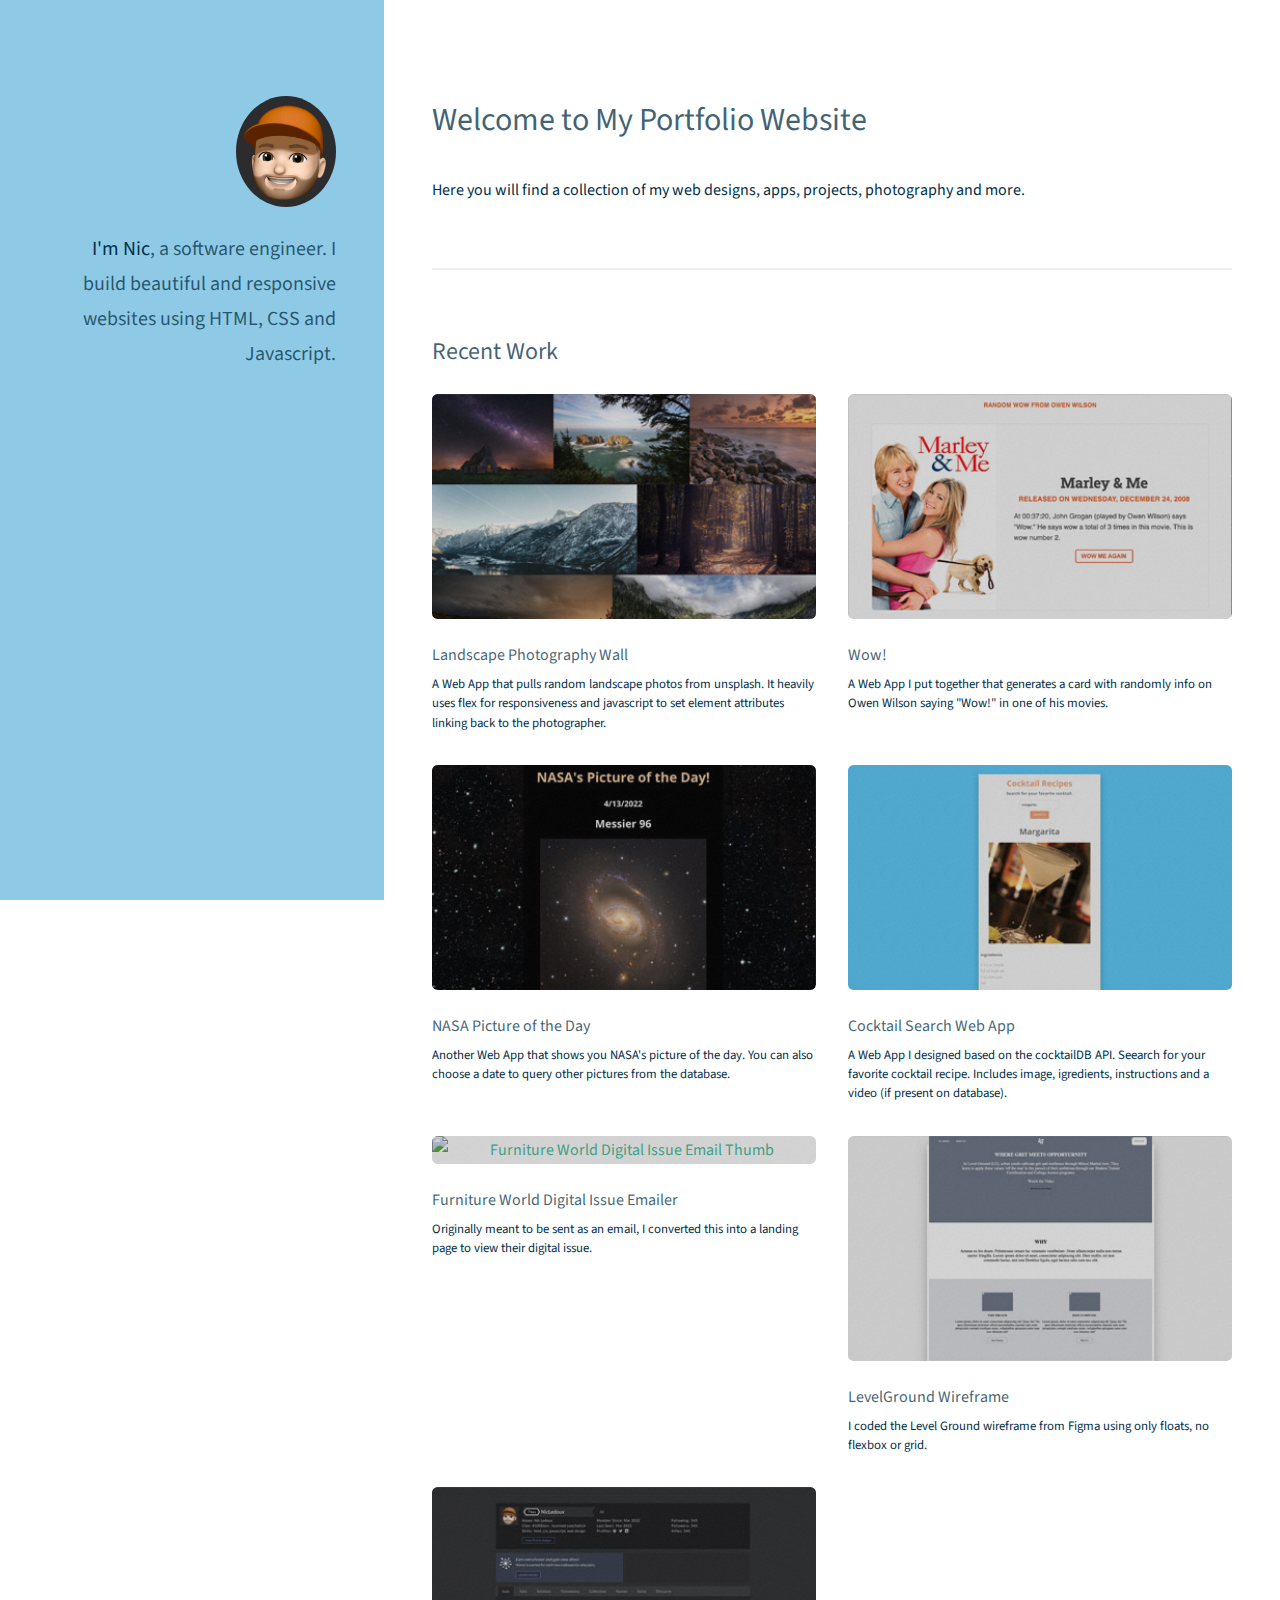
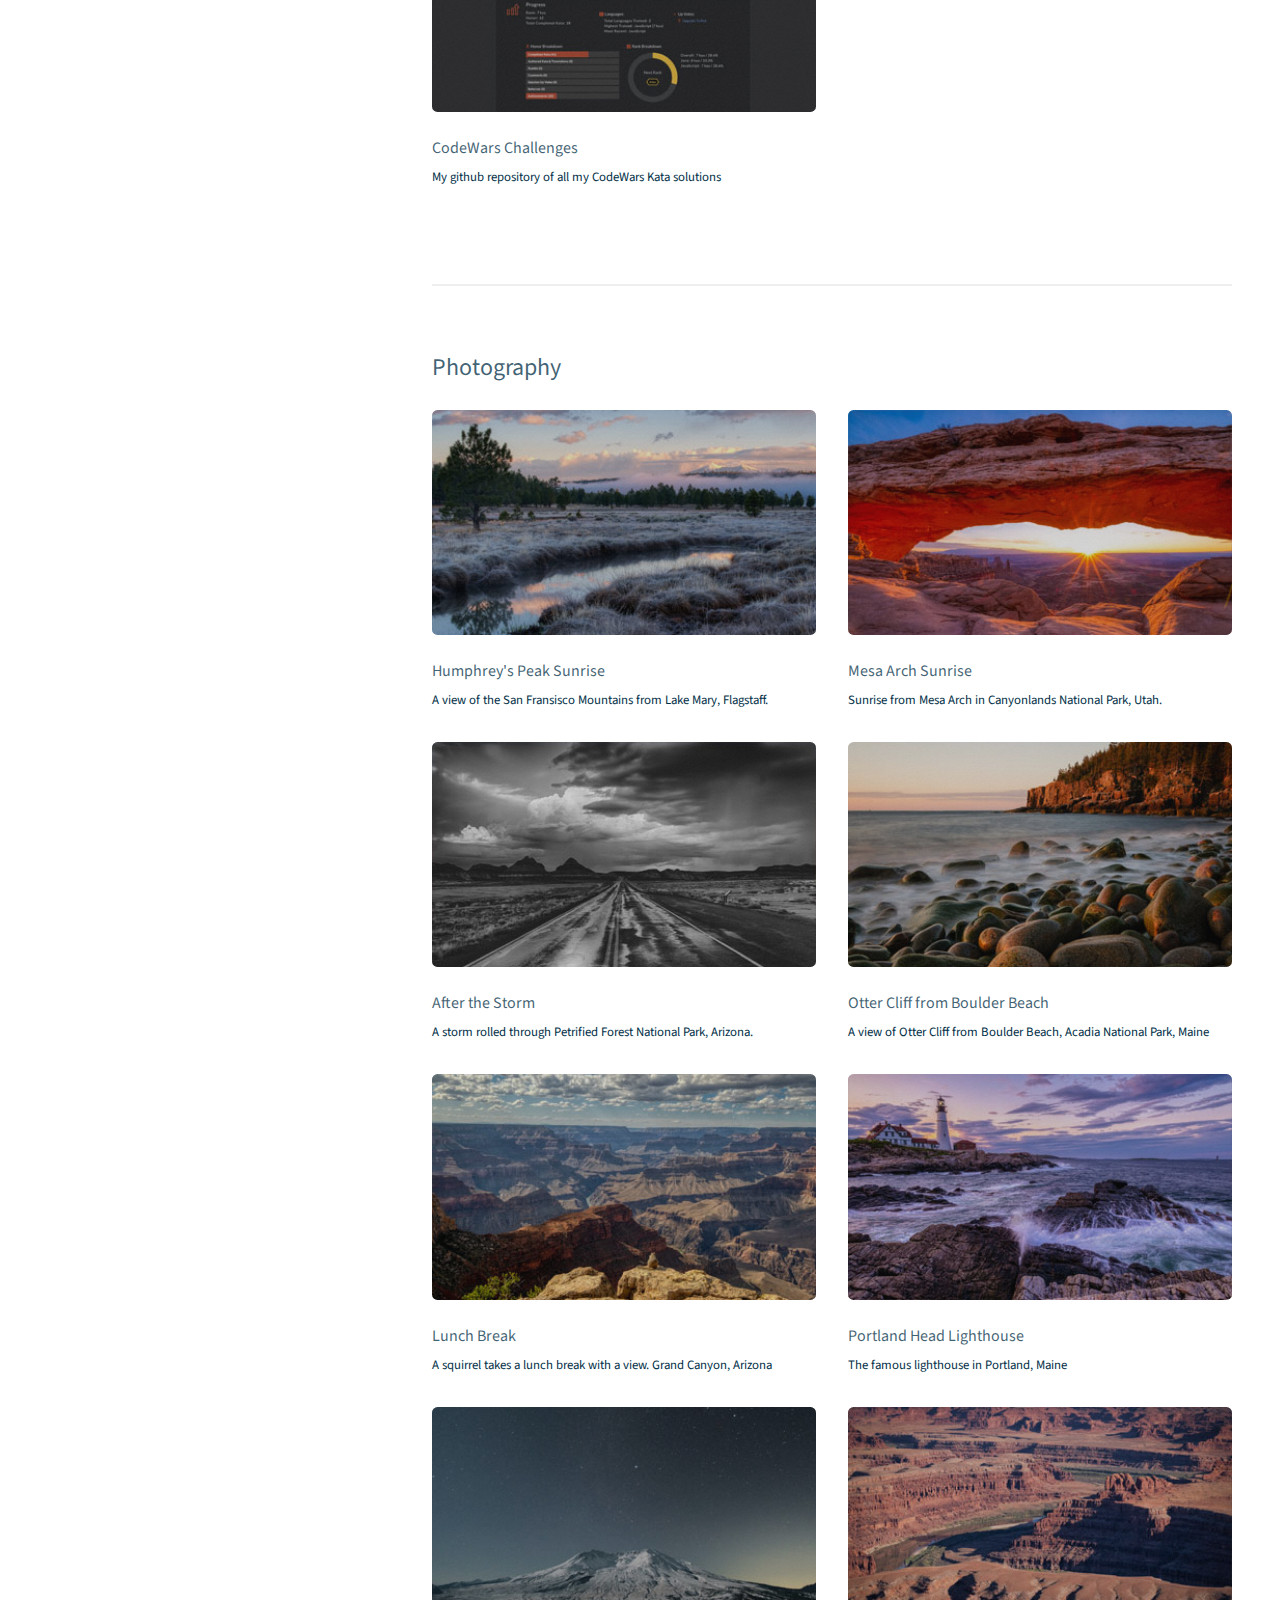
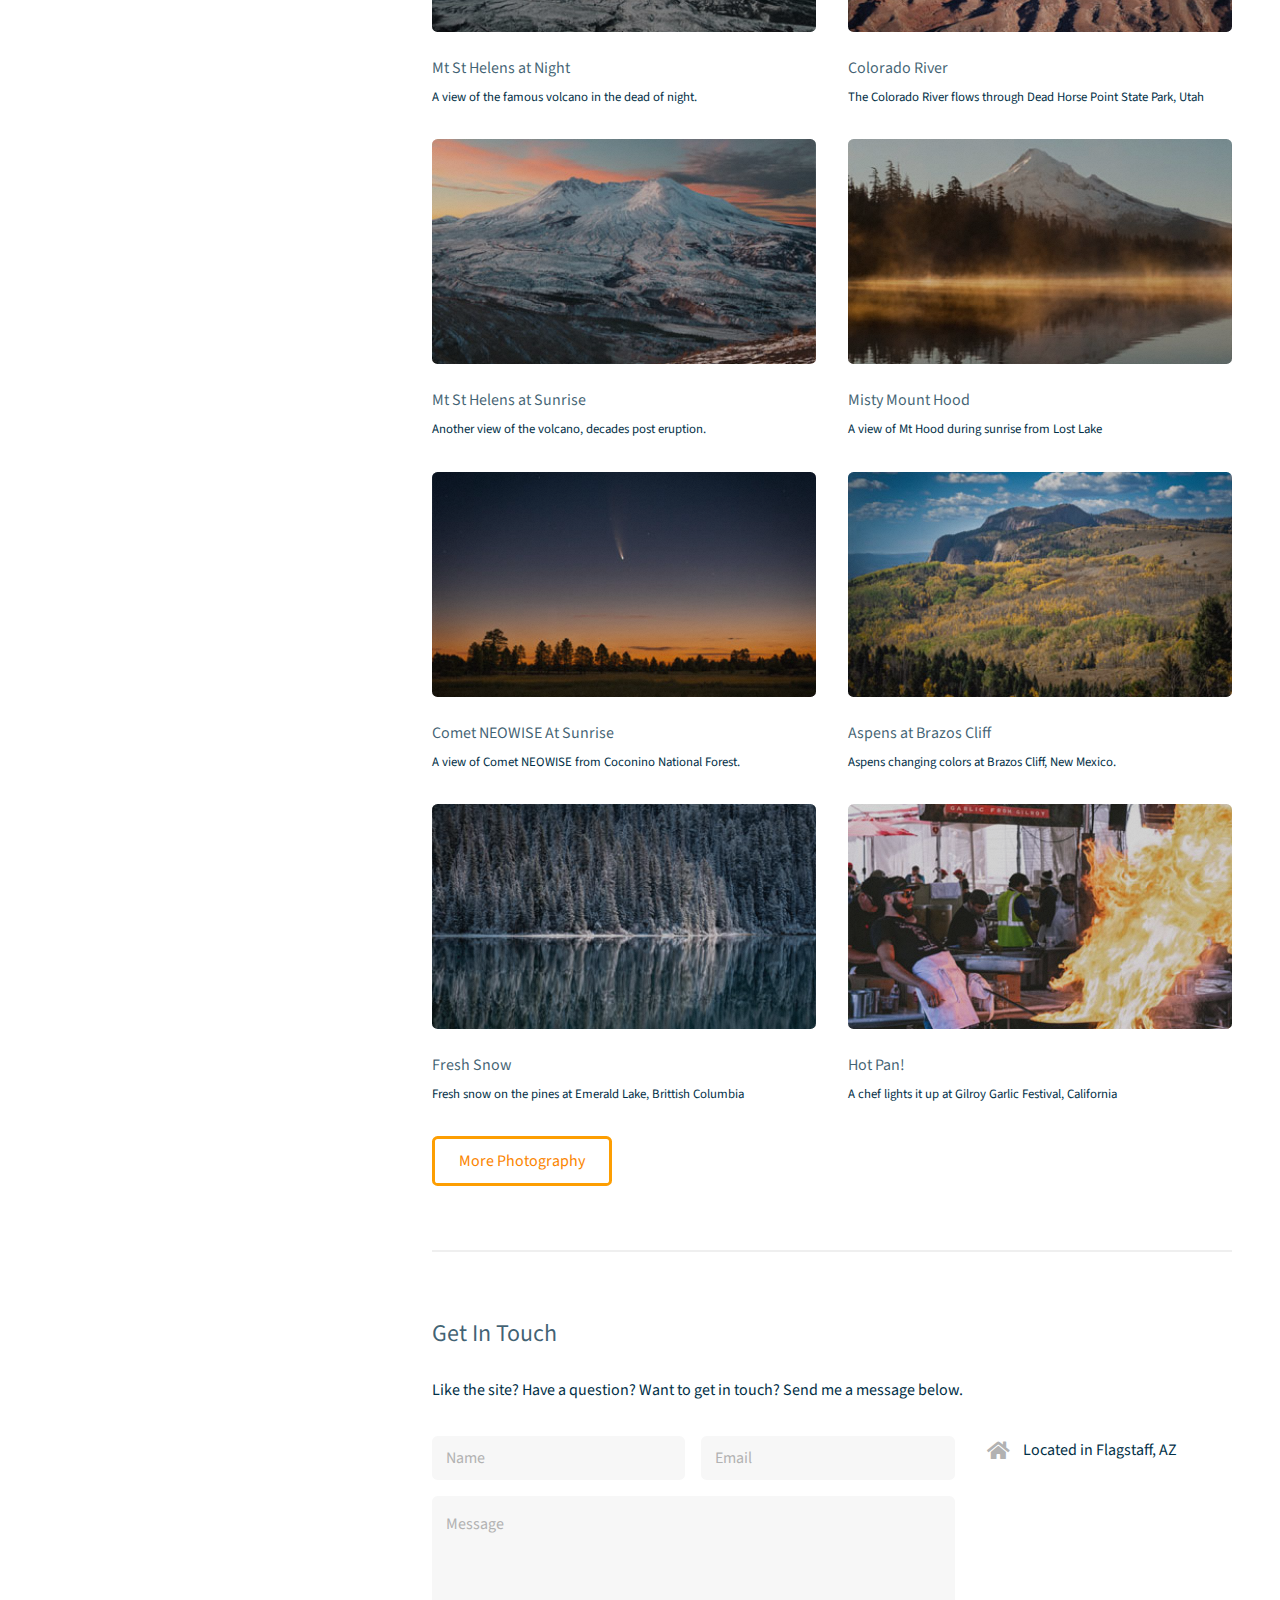
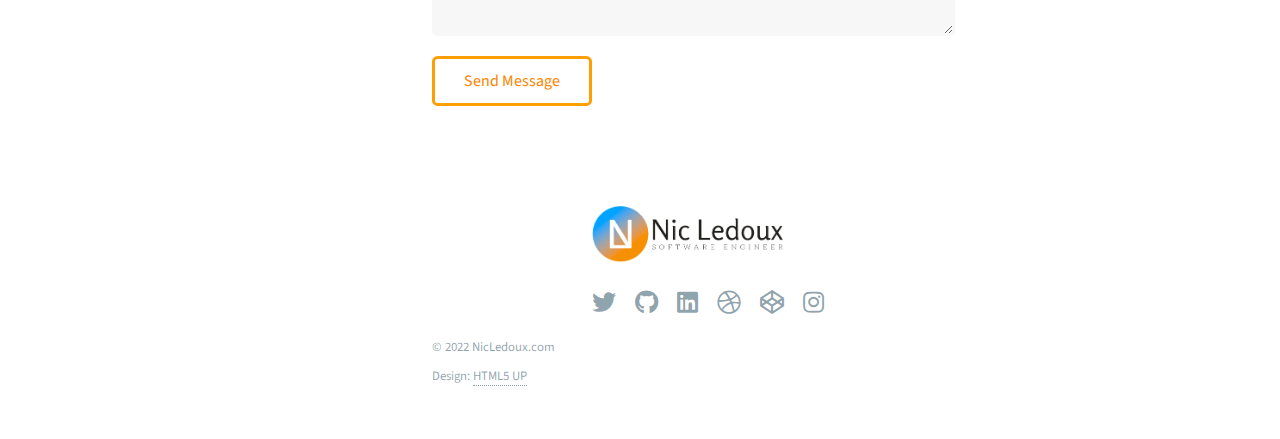
==== index.html @ ecc55fe2 "Added photography wall to projects" ====
<!DOCTYPE html>
<!--
	Strata by HTML5 UP
	html5up.net | @ajlkn
	Free for personal and commercial use under the CCA 3.0 license (html5up.net/license)
-->
<html>
  <head>
    <title>Nic Ledoux's Portfolio</title>
    <meta charset="utf-8" />
    <meta name="description" content="Nic Ledoux's Portfolio" />
    <meta
      name="keywords"
      content="Software Engineer, Full Stack Web Developer, Web, Developer, API, Photography, HTML, CSS, JavaScript"
    />
    <meta http-equiv="X-UA-Compatible" content="IE=edge" />
    <meta name="viewport" content="width=device-width, initial-scale=1.0" />
    <link rel="stylesheet" href="assets/css/main.css" />
    <script
      src="https://kit.fontawesome.com/f4a872b0d9.js"
      crossorigin="anonymous"
    ></script>
    <link
      rel="icon"
      type="image/png"
      sizes="16x16"
      href="images/favicon-16x16.png"
    />

    <link
      rel="icon"
      type="image/png"
      sizes="32x32"
      href="images/favicon-32x32.png"
    />

    <link
      rel="icon"
      type="image/png"
      sizes="48x48"
      href="images/favicon-48x48.png"
    />

    <link
      rel="apple-touch-icon"
      sizes="180x180"
      href="images/apple-touch-icon.png"
    />
  </head>
  <body class="is-preload">
    <!-- Header -->
    <header id="header">
      <div class="inner">
        <a href="index.html#messageMe" class="image avatar"
          ><img src="images/NicMemoji.jpg" alt=""
        /></a>
        <h1>
          <strong>I'm Nic</strong>, a software engineer.<br />
          I build beautiful and responsive websites using HTML, CSS and
          Javascript.
        </h1>
      </div>
    </header>

    <!-- Main -->
    <div id="main">
      <!-- One -->
      <section id="one">
        <header class="major">
          <h2>Welcome to My Portfolio Website<br /></h2>
        </header>
        <p>
          Here you will find a collection of my web designs, apps, projects,
          photography and more.
        </p>
      </section>

      <!-- Two -->
      <section id="two">
        <h2>Recent Work</h2>
        <div class="row">
          <article class="col-6 col-12-xsmall work-item">
            <a href="assets/portfolio/Photography/" class="image fit thumb"
              ><img
                src="images/thumbs/photography.jpg"
                alt="Landscape Photography WebApp Thumb"
            /></a>
            <h3>Landscape Photography Wall</h3>
            <p>
              A Web App that pulls random landscape photos from unsplash. It
              heavily uses flex for responsiveness and javascript to set element
              attributes linking back to the photographer.
            </p>
          </article>

          <article class="col-6 col-12-xsmall work-item">
            <a href="assets/portfolio/wow/index.html" class="image fit thumb"
              ><img src="images/thumbs/Wow_Thumb.jpg" alt="Wow Web App Thumb"
            /></a>
            <h3>Wow!</h3>
            <p>
              A Web App I put together that generates a card with randomly info
              on Owen Wilson saying "Wow!" in one of his movies.
            </p>
          </article>

          <article class="col-6 col-12-xsmall work-item">
            <a
              href="assets/portfolio/NASA_apod/index.html"
              class="image fit thumb"
              ><img
                src="images/thumbs/NASA_apod.jpg"
                alt="NASA Picture of the Day Web App Thumb"
            /></a>
            <h3>NASA Picture of the Day</h3>
            <p>
              Another Web App that shows you NASA's picture of the day. You can
              also choose a date to query other pictures from the database.
            </p>
          </article>

          <article class="col-6 col-12-xsmall work-item">
            <a
              href="assets/portfolio/CocktailSearchApp/index.html"
              class="image fit thumb"
              ><img
                src="images/thumbs/cocktailSearch.jpg"
                alt="Cocktail Search Web App Thumb"
            /></a>
            <h3>Cocktail Search Web App</h3>
            <p>
              A Web App I designed based on the cocktailDB API. Seearch for your
              favorite cocktail recipe. Includes image, igredients, instructions
              and a video (if present on database).
            </p>
          </article>

          <article class="col-6 col-12-xsmall work-item">
            <a
              href="assets/portfolio/FurnitureWorld/index.html"
              class="image fit thumb"
              ><img
                src="images/thumbs/furninfo.jpg"
                alt="Furniture World Digital Issue Email Thumb"
            /></a>
            <h3>Furniture World Digital Issue Emailer</h3>
            <p>
              Originally meant to be sent as an email, I converted this into a
              landing page to view their digital issue.
            </p>
          </article>

          <article class="col-6 col-12-xsmall work-item">
            <a
              href="assets/portfolio/LevelGround/index.html"
              class="image fit thumb"
              ><img src="images/thumbs/LevelGround.jpg" alt=""
            /></a>
            <h3>LevelGround Wireframe</h3>
            <p>
              I coded the Level Ground wireframe from Figma using only floats,
              no flexbox or grid.
            </p>
          </article>
          <article class="col-6 col-12-xsmall work-item">
            <a
              href="https://www.codewars.com/users/NicLedoux"
              class="image fit thumb"
              ><img src="images/thumbs/CodeWars.jpg" alt=""
            /></a>
            <h3>CodeWars Challenges</h3>
            <p>My github repository of all my CodeWars Kata solutions</p>
          </article>
        </div>
        <!-- <ul class="actions">
          <li><a href="#" class="button">Full Portfolio</a></li>
        </ul> -->
      </section>

      <section id="three">
        <h2>Photography</h2>
        <div class="row">
          <article class="col-6 col-12-xsmall work-item">
            <a href="images/fulls/1.jpg" class="image fit thumb"
              ><img src="images/PhotoThumbs/1.jpg" alt=""
            /></a>
            <h3>Humphrey's Peak Sunrise</h3>
            <p>
              A view of the San Fransisco Mountains from Lake Mary, Flagstaff.
            </p>
          </article>
          <article class="col-6 col-12-xsmall work-item">
            <a href="images/fulls/2.jpg" class="image fit thumb"
              ><img src="images/PhotoThumbs/2.jpg" alt=""
            /></a>
            <h3>Mesa Arch Sunrise</h3>
            <p>Sunrise from Mesa Arch in Canyonlands National Park, Utah.</p>
          </article>
          <article class="col-6 col-12-xsmall work-item">
            <a href="images/fulls/3.jpg" class="image fit thumb"
              ><img src="images/PhotoThumbs/3.jpg" alt=""
            /></a>
            <h3>After the Storm</h3>
            <p>
              A storm rolled through Petrified Forest National Park, Arizona.
            </p>
          </article>
          <article class="col-6 col-12-xsmall work-item">
            <a href="images/fulls/4.jpg" class="image fit thumb"
              ><img src="images/PhotoThumbs/4.jpg" alt=""
            /></a>
            <h3>Otter Cliff from Boulder Beach</h3>
            <p>
              A view of Otter Cliff from Boulder Beach, Acadia National Park,
              Maine
            </p>
          </article>
          <article class="col-6 col-12-xsmall work-item">
            <a href="images/fulls/5.jpg" class="image fit thumb"
              ><img src="images/PhotoThumbs/5.jpg" alt=""
            /></a>
            <h3>Lunch Break</h3>
            <p>
              A squirrel takes a lunch break with a view. Grand Canyon, Arizona
            </p>
          </article>
          <article class="col-6 col-12-xsmall work-item">
            <a href="images/fulls/6.jpg" class="image fit thumb"
              ><img src="images/PhotoThumbs/6.jpg" alt=""
            /></a>
            <h3>Portland Head Lighthouse</h3>
            <p>The famous lighthouse in Portland, Maine</p>
          </article>
          <article class="col-6 col-12-xsmall work-item">
            <a href="images/fulls/7.jpg" class="image fit thumb"
              ><img src="images/PhotoThumbs/7.jpg" alt=""
            /></a>
            <h3>Mt St Helens at Night</h3>
            <p>A view of the famous volcano in the dead of night.</p>
          </article>
          <article class="col-6 col-12-xsmall work-item">
            <a href="images/fulls/8.jpg" class="image fit thumb"
              ><img src="images/PhotoThumbs/8.jpg" alt=""
            /></a>
            <h3>Colorado River</h3>
            <p>
              The Colorado River flows through Dead Horse Point State Park, Utah
            </p>
          </article>
          <article class="col-6 col-12-xsmall work-item">
            <a href="images/fulls/9.jpg" class="image fit thumb"
              ><img src="images/PhotoThumbs/9.jpg" alt=""
            /></a>
            <h3>Mt St Helens at Sunrise</h3>
            <p>Another view of the volcano, decades post eruption.</p>
          </article>
          <article class="col-6 col-12-xsmall work-item">
            <a href="images/fulls/10.jpg" class="image fit thumb"
              ><img src="images/PhotoThumbs/10.jpg" alt=""
            /></a>
            <h3>Misty Mount Hood</h3>
            <p>A view of Mt Hood during sunrise from Lost Lake</p>
          </article>
          <article class="col-6 col-12-xsmall work-item">
            <a href="images/fulls/11.jpg" class="image fit thumb"
              ><img src="images/PhotoThumbs/11.jpg" alt=""
            /></a>
            <h3>Comet NEOWISE At Sunrise</h3>
            <p>A view of Comet NEOWISE from Coconino National Forest.</p>
          </article>
          <article class="col-6 col-12-xsmall work-item">
            <a href="images/fulls/12.jpg" class="image fit thumb"
              ><img src="images/PhotoThumbs/12.jpg" alt=""
            /></a>
            <h3>Aspens at Brazos Cliff</h3>
            <p>Aspens changing colors at Brazos Cliff, New Mexico.</p>
          </article>
          <article class="col-6 col-12-xsmall work-item">
            <a href="images/fulls/13.jpg" class="image fit thumb"
              ><img src="images/PhotoThumbs/13.jpg" alt=""
            /></a>
            <h3>Fresh Snow</h3>
            <p>Fresh snow on the pines at Emerald Lake, Brittish Columbia</p>
          </article>
          <article class="col-6 col-12-xsmall work-item">
            <a href="images/fulls/14.jpg" class="image fit thumb"
              ><img src="images/PhotoThumbs/14.jpg" alt=""
            /></a>
            <h3>Hot Pan!</h3>
            <p>A chef lights it up at Gilroy Garlic Festival, California</p>
          </article>
        </div>
        <ul class="actions">
          <li>
            <a href="https://www.instagram.com/nicledouxphotos/" class="button"
              >More Photography</a
            >
          </li>
        </ul>
      </section>

      <!-- Three -->
      <section class="three" id="messageMe">
        <h2>Get In Touch</h2>
        <p>
          Like the site? Have a question? Want to get in touch? Send me a
          message below.
        </p>
        <div class="row">
          <div class="col-8 col-12-small">
            <form
              method="post"
              name="message"
              data-netlify="true"
              netlify-honeypot="bot-field"
            >
              <div class="row gtr-uniform gtr-50">
                <div class="col-6 col-12-xsmall">
                  <input type="text" name="name" id="name" placeholder="Name" />
                </div>
                <div class="col-6 col-12-xsmall">
                  <input
                    type="email"
                    name="email"
                    id="email"
                    placeholder="Email"
                  />
                </div>
                <div class="col-12">
                  <textarea
                    name="message"
                    id="message"
                    placeholder="Message"
                    rows="4"
                  ></textarea>
                </div>

                <div class="col-12 hidden">
                  <textarea
                    name="bot-field"
                    id="botman"
                    placeholder="Shhh.... Don’t fill this out if you’re human."
                    rows="4"
                  ></textarea>
                </div>
              </div>
              <div class="col-12 submit">
                <ul class="actions">
                  <li><input type="submit" value="Send Message" /></li>
                </ul>
              </div>
            </form>
          </div>
          <div class="col-4 col-12-small">
            <ul class="labeled-icons">
              <li>
                <h3 class="icon solid fa-home">
                  <span class="label">Address</span>
                </h3>
                Located in Flagstaff, AZ
              </li>
              <!-- <li>
                <h3 class="icon solid fa-envelope">
                  <span class="label">Email</span>
                </h3>
                <a href="mailto:/.netlify/functions/mail/">Send me an email</a>
              </li> -->
            </ul>
          </div>
        </div>

        <!-- Footer -->
        <footer id="footer">
          <div class="inner">
            <div class="logo"></div>
            <ul class="icons">
              <li>
                <img
                  class="coverLogo"
                  src="images/logo/transparentCover_small.png"
                />
              </li>
            </ul>
            <ul class="icons">
              <li>
                <a
                  href="https://twitter.com/NicholasLedoux5"
                  class="icon brands fa-twitter"
                  ><span class="label">Twitter</span></a
                >
              </li>
              <li>
                <a
                  href="https://github.com/NicLedoux"
                  class="icon brands fa-github"
                  ><span class="label">Github</span></a
                >
              </li>
              <li>
                <a
                  href="https://www.linkedin.com/in/nicholas-ledoux-2352a625/"
                  class="icon brands fa-linkedin"
                  ><span class="label">Linked In</span></a
                >
              </li>
              <li>
                <a
                  href="https://dribbble.com/NicLedoux"
                  class="icon brands fa-dribbble"
                  ><span class="label">Dribbble</span></a
                >
              </li>
              <li>
                <a
                  href="https://codepen.io/NomNom1532"
                  class="icon brands fa-codepen"
                  ><span class="label">Dribbble</span></a
                >
              </li>
              <li>
                <a
                  href="https://www.instagram.com/nicledouxphotos/"
                  class="icon brands fa-instagram"
                  ><span class="label">Instagram</span></a
                >
              </li>
            </ul>
            <ul class="copyright">
              <li>&copy; 2022 NicLedoux.com</li>
              <li>Design: <a href="http://html5up.net">HTML5 UP</a></li>
            </ul>
          </div>
        </footer>

        <!-- Scripts -->
        <script src="assets/js/jquery.min.js"></script>
        <script src="assets/js/jquery.poptrox.min.js"></script>
        <script src="assets/js/browser.min.js"></script>
        <script src="assets/js/breakpoints.min.js"></script>
        <script src="assets/js/util.js"></script>
        <script src="assets/js/main.js"></script>
      </section>
    </div>
  </body>
</html>
---- assets/css/main.css ----
@import url("fontawesome-all.min.css");
@import url("https://fonts.googleapis.com/css?family=Source+Sans+Pro:400,400italic");

/*
	Strata by HTML5 UP
	html5up.net | @ajlkn
	Free for personal and commercial use under the CCA 3.0 license (html5up.net/license)
*/

html,
body,
div,
span,
applet,
object,
iframe,
h1,
h2,
h3,
h4,
h5,
h6,
p,
blockquote,
pre,
a,
abbr,
acronym,
address,
big,
cite,
code,
del,
dfn,
em,
img,
ins,
kbd,
q,
s,
samp,
small,
strike,
strong,
sub,
sup,
tt,
var,
b,
u,
i,
center,
dl,
dt,
dd,
ol,
ul,
li,
fieldset,
form,
label,
legend,
table,
caption,
tbody,
tfoot,
thead,
tr,
th,
td,
article,
aside,
canvas,
details,
embed,
figure,
figcaption,
footer,
header,
hgroup,
menu,
nav,
output,
ruby,
section,
summary,
time,
mark,
audio,
video {
  margin: 0;
  padding: 0;
  border: 0;
  font-size: 100%;
  font: inherit;
  vertical-align: baseline;
}

article,
aside,
details,
figcaption,
figure,
footer,
header,
hgroup,
menu,
nav,
section {
  display: block;
}

body {
  line-height: 1;
}

ol,
ul {
  list-style: none;
}

blockquote,
q {
  quotes: none;
}

blockquote:before,
blockquote:after,
q:before,
q:after {
  content: "";
  content: none;
}

table {
  border-collapse: collapse;
  border-spacing: 0;
}

body {
  -webkit-text-size-adjust: none;
}

mark {
  background-color: transparent;
  color: inherit;
}

input::-moz-focus-inner {
  border: 0;
  padding: 0;
}

input,
select,
textarea {
  -moz-appearance: none;
  -webkit-appearance: none;
  -ms-appearance: none;
  appearance: none;
}

/* Basic */

html {
  box-sizing: border-box;
}

*,
*:before,
*:after {
  box-sizing: inherit;
}

body {
  background: #fff;
}

body.is-preload *,
body.is-preload *:before,
body.is-preload *:after {
  -moz-animation: none !important;
  -webkit-animation: none !important;
  -ms-animation: none !important;
  animation: none !important;
  -moz-transition: none !important;
  -webkit-transition: none !important;
  -ms-transition: none !important;
  transition: none !important;
}

body,
input,
select,
textarea {
  color: #023047;
  font-family: "Source Sans Pro", Helvetica, sans-serif;
  font-size: 16pt;
  font-weight: 400;
  line-height: 1.75em;
}

a {
  -moz-transition: color 0.2s ease-in-out, border-color 0.2s ease-in-out;
  -webkit-transition: color 0.2s ease-in-out, border-color 0.2s ease-in-out;
  -ms-transition: color 0.2s ease-in-out, border-color 0.2s ease-in-out;
  transition: color 0.2s ease-in-out, border-color 0.2s ease-in-out;
  border-bottom: dotted 1px;
  color: #49bf9d;
  text-decoration: none;
}

a:hover {
  border-bottom-color: transparent;
  color: #fb8500 !important;
  text-decoration: none;
}

strong,
b {
  color: #787878;
  font-weight: 400;
}

em,
i {
  font-style: italic;
}

p {
  margin: 0 0 2em 0;
}

h1,
h2,
h3,
h4,
h5,
h6 {
  color: rgba(2, 48, 71, 0.75);
  font-weight: 400;
  line-height: 1em;
  margin: 0 0 1em 0;
}

h1 a,
h2 a,
h3 a,
h4 a,
h5 a,
h6 a {
  color: inherit;
  text-decoration: none;
}

h1 {
  font-size: 2em;
  line-height: 1.5em;
}

h2 {
  font-size: 1.5em;
  line-height: 1.5em;
}

h3 {
  font-size: 1.25em;
  line-height: 1.5em;
}

h4 {
  font-size: 1.1em;
  line-height: 1.5em;
}

h5 {
  font-size: 0.9em;
  line-height: 1.5em;
}

h6 {
  font-size: 0.7em;
  line-height: 1.5em;
}

sub {
  font-size: 0.8em;
  position: relative;
  top: 0.5em;
}

sup {
  font-size: 0.8em;
  position: relative;
  top: -0.5em;
}

hr {
  border: 0;
  border-bottom: solid 2px #efefef;
  margin: 2em 0;
}

hr.major {
  margin: 3em 0;
}

blockquote {
  border-left: solid 6px #efefef;
  font-style: italic;
  margin: 0 0 2em 0;
  padding: 0.5em 0 0.5em 1.5em;
}

code {
  background: #f7f7f7;
  border-radius: 0.35em;
  border: solid 2px #efefef;
  font-family: "Courier New", monospace;
  font-size: 0.9em;
  margin: 0 0.25em;
  padding: 0.25em 0.65em;
}

pre {
  -webkit-overflow-scrolling: touch;
  font-family: "Courier New", monospace;
  font-size: 0.9em;
  margin: 0 0 2em 0;
}

pre code {
  display: block;
  line-height: 1.75em;
  padding: 1em 1.5em;
  overflow-x: auto;
}

.align-left {
  text-align: left;
}

.align-center {
  text-align: center;
}

.align-right {
  text-align: right;
}

/* Container */

.container {
  margin: 0 auto;
  max-width: calc(100% - 4em);
  width: 100%;
}

.container.xsmall {
  width: 25%;
}

.container.small {
  width: 50%;
}

.container.medium {
  width: 75%;
}

.container.large {
  width: 125%;
}

.container.xlarge {
  width: 150%;
}

.container.max {
  width: 100%;
}

@media screen and (max-width: 980px) {
  .container {
    width: 100% !important;
    max-width: 100% !important;
  }
}

@media screen and (max-width: 480px) {
  .container {
    max-width: calc(100% - 3em);
  }
}

/* Row */

.row {
  display: flex;
  flex-wrap: wrap;
  box-sizing: border-box;
  align-items: stretch;
}

.row > * {
  box-sizing: border-box;
}

.row.gtr-uniform > * > :last-child {
  margin-bottom: 0;
}

.row.aln-left {
  justify-content: flex-start;
}

.row.aln-center {
  justify-content: center;
}

.row.aln-right {
  justify-content: flex-end;
}

.row.aln-top {
  align-items: flex-start;
}

.row.aln-middle {
  align-items: center;
}

.row.aln-bottom {
  align-items: flex-end;
}

.row > .imp {
  order: -1;
}

.row > .col-1 {
  width: 8.33333%;
}

.row > .off-1 {
  margin-left: 8.33333%;
}

.row > .col-2 {
  width: 16.66667%;
}

.row > .off-2 {
  margin-left: 16.66667%;
}

.row > .col-3 {
  width: 25%;
}

.row > .off-3 {
  margin-left: 25%;
}

.row > .col-4 {
  width: 33.33333%;
}

.row > .off-4 {
  margin-left: 33.33333%;
}

.row > .col-5 {
  width: 41.66667%;
}

.row > .off-5 {
  margin-left: 41.66667%;
}

.row > .col-6 {
  width: 50%;
}

.row > .off-6 {
  margin-left: 50%;
}

.row > .col-7 {
  width: 58.33333%;
}

.row > .off-7 {
  margin-left: 58.33333%;
}

.row > .col-8 {
  width: 66.66667%;
}

.row > .off-8 {
  margin-left: 66.66667%;
}

.row > .col-9 {
  width: 75%;
}

.row > .off-9 {
  margin-left: 75%;
}

.row > .col-10 {
  width: 83.33333%;
}

.row > .off-10 {
  margin-left: 83.33333%;
}

.row > .col-11 {
  width: 91.66667%;
}

.row > .off-11 {
  margin-left: 91.66667%;
}

.row > .col-12 {
  width: 100%;
}

.row > .off-12 {
  margin-left: 100%;
}

.row.gtr-0 {
  margin-top: 0;
  margin-left: 0em;
}

.row.gtr-0 > * {
  padding: 0 0 0 0em;
}

.row.gtr-0.gtr-uniform {
  margin-top: 0em;
}

.row.gtr-0.gtr-uniform > * {
  padding-top: 0em;
}

.row.gtr-25 {
  margin-top: 0;
  margin-left: -0.625em;
}

.row.gtr-25 > * {
  padding: 0 0 0 0.625em;
}

.row.gtr-25.gtr-uniform {
  margin-top: -0.625em;
}

.row.gtr-25.gtr-uniform > * {
  padding-top: 0.625em;
}

.row.gtr-50 {
  margin-top: 0;
  margin-left: -1.25em;
}

.row.gtr-50 > * {
  padding: 0 0 0 1.25em;
}

.row.gtr-50.gtr-uniform {
  margin-top: -1.25em;
}

.row.gtr-50.gtr-uniform > * {
  padding-top: 1.25em;
}

.row {
  margin-top: 0;
  margin-left: -2.5em;
}

.row > * {
  padding: 0 0 0 2.5em;
}

.row.gtr-uniform {
  margin-top: -2.5em;
}

.row.gtr-uniform > * {
  padding-top: 2.5em;
}

.row.gtr-150 {
  margin-top: 0;
  margin-left: -3.75em;
}

.row.gtr-150 > * {
  padding: 0 0 0 3.75em;
}

.row.gtr-150.gtr-uniform {
  margin-top: -3.75em;
}

.row.gtr-150.gtr-uniform > * {
  padding-top: 3.75em;
}

.row.gtr-200 {
  margin-top: 0;
  margin-left: -5em;
}

.row.gtr-200 > * {
  padding: 0 0 0 5em;
}

.row.gtr-200.gtr-uniform {
  margin-top: -5em;
}

.row.gtr-200.gtr-uniform > * {
  padding-top: 5em;
}

@media screen and (max-width: 1800px) {
  .row {
    display: flex;
    flex-wrap: wrap;
    box-sizing: border-box;
    align-items: stretch;
  }

  .row > * {
    box-sizing: border-box;
  }

  .row.gtr-uniform > * > :last-child {
    margin-bottom: 0;
  }

  .row.aln-left {
    justify-content: flex-start;
  }

  .row.aln-center {
    justify-content: center;
  }

  .row.aln-right {
    justify-content: flex-end;
  }

  .row.aln-top {
    align-items: flex-start;
  }

  .row.aln-middle {
    align-items: center;
  }

  .row.aln-bottom {
    align-items: flex-end;
  }

  .row > .imp-xlarge {
    order: -1;
  }

  .row > .col-1-xlarge {
    width: 8.33333%;
  }

  .row > .off-1-xlarge {
    margin-left: 8.33333%;
  }

  .row > .col-2-xlarge {
    width: 16.66667%;
  }

  .row > .off-2-xlarge {
    margin-left: 16.66667%;
  }

  .row > .col-3-xlarge {
    width: 25%;
  }

  .row > .off-3-xlarge {
    margin-left: 25%;
  }

  .row > .col-4-xlarge {
    width: 33.33333%;
  }

  .row > .off-4-xlarge {
    margin-left: 33.33333%;
  }

  .row > .col-5-xlarge {
    width: 41.66667%;
  }

  .row > .off-5-xlarge {
    margin-left: 41.66667%;
  }

  .row > .col-6-xlarge {
    width: 50%;
  }

  .row > .off-6-xlarge {
    margin-left: 50%;
  }

  .row > .col-7-xlarge {
    width: 58.33333%;
  }

  .row > .off-7-xlarge {
    margin-left: 58.33333%;
  }

  .row > .col-8-xlarge {
    width: 66.66667%;
  }

  .row > .off-8-xlarge {
    margin-left: 66.66667%;
  }

  .row > .col-9-xlarge {
    width: 75%;
  }

  .row > .off-9-xlarge {
    margin-left: 75%;
  }

  .row > .col-10-xlarge {
    width: 83.33333%;
  }

  .row > .off-10-xlarge {
    margin-left: 83.33333%;
  }

  .row > .col-11-xlarge {
    width: 91.66667%;
  }

  .row > .off-11-xlarge {
    margin-left: 91.66667%;
  }

  .row > .col-12-xlarge {
    width: 100%;
  }

  .row > .off-12-xlarge {
    margin-left: 100%;
  }

  .row.gtr-0 {
    margin-top: 0;
    margin-left: 0em;
  }

  .row.gtr-0 > * {
    padding: 0 0 0 0em;
  }

  .row.gtr-0.gtr-uniform {
    margin-top: 0em;
  }

  .row.gtr-0.gtr-uniform > * {
    padding-top: 0em;
  }

  .row.gtr-25 {
    margin-top: 0;
    margin-left: -0.625em;
  }

  .row.gtr-25 > * {
    padding: 0 0 0 0.625em;
  }

  .row.gtr-25.gtr-uniform {
    margin-top: -0.625em;
  }

  .row.gtr-25.gtr-uniform > * {
    padding-top: 0.625em;
  }

  .row.gtr-50 {
    margin-top: 0;
    margin-left: -1.25em;
  }

  .row.gtr-50 > * {
    padding: 0 0 0 1.25em;
  }

  .row.gtr-50.gtr-uniform {
    margin-top: -1.25em;
  }

  .row.gtr-50.gtr-uniform > * {
    padding-top: 1.25em;
  }

  .row {
    margin-top: 0;
    margin-left: -2.5em;
  }

  .row > * {
    padding: 0 0 0 2.5em;
  }

  .row.gtr-uniform {
    margin-top: -2.5em;
  }

  .row.gtr-uniform > * {
    padding-top: 2.5em;
  }

  .row.gtr-150 {
    margin-top: 0;
    margin-left: -3.75em;
  }

  .row.gtr-150 > * {
    padding: 0 0 0 3.75em;
  }

  .row.gtr-150.gtr-uniform {
    margin-top: -3.75em;
  }

  .row.gtr-150.gtr-uniform > * {
    padding-top: 3.75em;
  }

  .row.gtr-200 {
    margin-top: 0;
    margin-left: -5em;
  }

  .row.gtr-200 > * {
    padding: 0 0 0 5em;
  }

  .row.gtr-200.gtr-uniform {
    margin-top: -5em;
  }

  .row.gtr-200.gtr-uniform > * {
    padding-top: 5em;
  }
}

@media screen and (max-width: 1280px) {
  .row {
    display: flex;
    flex-wrap: wrap;
    box-sizing: border-box;
    align-items: stretch;
  }

  .row > * {
    box-sizing: border-box;
  }

  .row.gtr-uniform > * > :last-child {
    margin-bottom: 0;
  }

  .row.aln-left {
    justify-content: flex-start;
  }

  .row.aln-center {
    justify-content: center;
  }

  .row.aln-right {
    justify-content: flex-end;
  }

  .row.aln-top {
    align-items: flex-start;
  }

  .row.aln-middle {
    align-items: center;
  }

  .row.aln-bottom {
    align-items: flex-end;
  }

  .row > .imp-large {
    order: -1;
  }

  .row > .col-1-large {
    width: 8.33333%;
  }

  .row > .off-1-large {
    margin-left: 8.33333%;
  }

  .row > .col-2-large {
    width: 16.66667%;
  }

  .row > .off-2-large {
    margin-left: 16.66667%;
  }

  .row > .col-3-large {
    width: 25%;
  }

  .row > .off-3-large {
    margin-left: 25%;
  }

  .row > .col-4-large {
    width: 33.33333%;
  }

  .row > .off-4-large {
    margin-left: 33.33333%;
  }

  .row > .col-5-large {
    width: 41.66667%;
  }

  .row > .off-5-large {
    margin-left: 41.66667%;
  }

  .row > .col-6-large {
    width: 50%;
  }

  .row > .off-6-large {
    margin-left: 50%;
  }

  .row > .col-7-large {
    width: 58.33333%;
  }

  .row > .off-7-large {
    margin-left: 58.33333%;
  }

  .row > .col-8-large {
    width: 66.66667%;
  }

  .row > .off-8-large {
    margin-left: 66.66667%;
  }

  .row > .col-9-large {
    width: 75%;
  }

  .row > .off-9-large {
    margin-left: 75%;
  }

  .row > .col-10-large {
    width: 83.33333%;
  }

  .row > .off-10-large {
    margin-left: 83.33333%;
  }

  .row > .col-11-large {
    width: 91.66667%;
  }

  .row > .off-11-large {
    margin-left: 91.66667%;
  }

  .row > .col-12-large {
    width: 100%;
  }

  .row > .off-12-large {
    margin-left: 100%;
  }

  .row.gtr-0 {
    margin-top: 0;
    margin-left: 0em;
  }

  .row.gtr-0 > * {
    padding: 0 0 0 0em;
  }

  .row.gtr-0.gtr-uniform {
    margin-top: 0em;
  }

  .row.gtr-0.gtr-uniform > * {
    padding-top: 0em;
  }

  .row.gtr-25 {
    margin-top: 0;
    margin-left: -0.5em;
  }

  .row.gtr-25 > * {
    padding: 0 0 0 0.5em;
  }

  .row.gtr-25.gtr-uniform {
    margin-top: -0.5em;
  }

  .row.gtr-25.gtr-uniform > * {
    padding-top: 0.5em;
  }

  .row.gtr-50 {
    margin-top: 0;
    margin-left: -1em;
  }

  .row.gtr-50 > * {
    padding: 0 0 0 1em;
  }

  .row.gtr-50.gtr-uniform {
    margin-top: -1em;
  }

  .row.gtr-50.gtr-uniform > * {
    padding-top: 1em;
  }

  .row {
    margin-top: 0;
    margin-left: -2em;
  }

  .row > * {
    padding: 0 0 0 2em;
  }

  .row.gtr-uniform {
    margin-top: -2em;
  }

  .row.gtr-uniform > * {
    padding-top: 2em;
  }

  .row.gtr-150 {
    margin-top: 0;
    margin-left: -3em;
  }

  .row.gtr-150 > * {
    padding: 0 0 0 3em;
  }

  .row.gtr-150.gtr-uniform {
    margin-top: -3em;
  }

  .row.gtr-150.gtr-uniform > * {
    padding-top: 3em;
  }

  .row.gtr-200 {
    margin-top: 0;
    margin-left: -4em;
  }

  .row.gtr-200 > * {
    padding: 0 0 0 4em;
  }

  .row.gtr-200.gtr-uniform {
    margin-top: -4em;
  }

  .row.gtr-200.gtr-uniform > * {
    padding-top: 4em;
  }
}

@media screen and (max-width: 980px) {
  .row {
    display: flex;
    flex-wrap: wrap;
    box-sizing: border-box;
    align-items: stretch;
  }

  .row > * {
    box-sizing: border-box;
  }

  .row.gtr-uniform > * > :last-child {
    margin-bottom: 0;
  }

  .row.aln-left {
    justify-content: flex-start;
  }

  .row.aln-center {
    justify-content: center;
  }

  .row.aln-right {
    justify-content: flex-end;
  }

  .row.aln-top {
    align-items: flex-start;
  }

  .row.aln-middle {
    align-items: center;
  }

  .row.aln-bottom {
    align-items: flex-end;
  }

  .row > .imp-medium {
    order: -1;
  }

  .row > .col-1-medium {
    width: 8.33333%;
  }

  .row > .off-1-medium {
    margin-left: 8.33333%;
  }

  .row > .col-2-medium {
    width: 16.66667%;
  }

  .row > .off-2-medium {
    margin-left: 16.66667%;
  }

  .row > .col-3-medium {
    width: 25%;
  }

  .row > .off-3-medium {
    margin-left: 25%;
  }

  .row > .col-4-medium {
    width: 33.33333%;
  }

  .row > .off-4-medium {
    margin-left: 33.33333%;
  }

  .row > .col-5-medium {
    width: 41.66667%;
  }

  .row > .off-5-medium {
    margin-left: 41.66667%;
  }

  .row > .col-6-medium {
    width: 50%;
  }

  .row > .off-6-medium {
    margin-left: 50%;
  }

  .row > .col-7-medium {
    width: 58.33333%;
  }

  .row > .off-7-medium {
    margin-left: 58.33333%;
  }

  .row > .col-8-medium {
    width: 66.66667%;
  }

  .row > .off-8-medium {
    margin-left: 66.66667%;
  }

  .row > .col-9-medium {
    width: 75%;
  }

  .row > .off-9-medium {
    margin-left: 75%;
  }

  .row > .col-10-medium {
    width: 83.33333%;
  }

  .row > .off-10-medium {
    margin-left: 83.33333%;
  }

  .row > .col-11-medium {
    width: 91.66667%;
  }

  .row > .off-11-medium {
    margin-left: 91.66667%;
  }

  .row > .col-12-medium {
    width: 100%;
  }

  .row > .off-12-medium {
    margin-left: 100%;
  }

  .row.gtr-0 {
    margin-top: 0;
    margin-left: 0em;
  }

  .row.gtr-0 > * {
    padding: 0 0 0 0em;
  }

  .row.gtr-0.gtr-uniform {
    margin-top: 0em;
  }

  .row.gtr-0.gtr-uniform > * {
    padding-top: 0em;
  }

  .row.gtr-25 {
    margin-top: 0;
    margin-left: -0.5em;
  }

  .row.gtr-25 > * {
    padding: 0 0 0 0.5em;
  }

  .row.gtr-25.gtr-uniform {
    margin-top: -0.5em;
  }

  .row.gtr-25.gtr-uniform > * {
    padding-top: 0.5em;
  }

  .row.gtr-50 {
    margin-top: 0;
    margin-left: -1em;
  }

  .row.gtr-50 > * {
    padding: 0 0 0 1em;
  }

  .row.gtr-50.gtr-uniform {
    margin-top: -1em;
  }

  .row.gtr-50.gtr-uniform > * {
    padding-top: 1em;
  }

  .row {
    margin-top: 0;
    margin-left: -2em;
  }

  .row > * {
    padding: 0 0 0 2em;
  }

  .row.gtr-uniform {
    margin-top: -2em;
  }

  .row.gtr-uniform > * {
    padding-top: 2em;
  }

  .row.gtr-150 {
    margin-top: 0;
    margin-left: -3em;
  }

  .row.gtr-150 > * {
    padding: 0 0 0 3em;
  }

  .row.gtr-150.gtr-uniform {
    margin-top: -3em;
  }

  .row.gtr-150.gtr-uniform > * {
    padding-top: 3em;
  }

  .row.gtr-200 {
    margin-top: 0;
    margin-left: -4em;
  }

  .row.gtr-200 > * {
    padding: 0 0 0 4em;
  }

  .row.gtr-200.gtr-uniform {
    margin-top: -4em;
  }

  .row.gtr-200.gtr-uniform > * {
    padding-top: 4em;
  }
}

@media screen and (max-width: 736px) {
  .row {
    display: flex;
    flex-wrap: wrap;
    box-sizing: border-box;
    align-items: stretch;
  }

  .row > * {
    box-sizing: border-box;
  }

  .row.gtr-uniform > * > :last-child {
    margin-bottom: 0;
  }

  .row.aln-left {
    justify-content: flex-start;
  }

  .row.aln-center {
    justify-content: center;
  }

  .row.aln-right {
    justify-content: flex-end;
  }

  .row.aln-top {
    align-items: flex-start;
  }

  .row.aln-middle {
    align-items: center;
  }

  .row.aln-bottom {
    align-items: flex-end;
  }

  .row > .imp-small {
    order: -1;
  }

  .row > .col-1-small {
    width: 8.33333%;
  }

  .row > .off-1-small {
    margin-left: 8.33333%;
  }

  .row > .col-2-small {
    width: 16.66667%;
  }

  .row > .off-2-small {
    margin-left: 16.66667%;
  }

  .row > .col-3-small {
    width: 25%;
  }

  .row > .off-3-small {
    margin-left: 25%;
  }

  .row > .col-4-small {
    width: 33.33333%;
  }

  .row > .off-4-small {
    margin-left: 33.33333%;
  }

  .row > .col-5-small {
    width: 41.66667%;
  }

  .row > .off-5-small {
    margin-left: 41.66667%;
  }

  .row > .col-6-small {
    width: 50%;
  }

  .row > .off-6-small {
    margin-left: 50%;
  }

  .row > .col-7-small {
    width: 58.33333%;
  }

  .row > .off-7-small {
    margin-left: 58.33333%;
  }

  .row > .col-8-small {
    width: 66.66667%;
  }

  .row > .off-8-small {
    margin-left: 66.66667%;
  }

  .row > .col-9-small {
    width: 75%;
  }

  .row > .off-9-small {
    margin-left: 75%;
  }

  .row > .col-10-small {
    width: 83.33333%;
  }

  .row > .off-10-small {
    margin-left: 83.33333%;
  }

  .row > .col-11-small {
    width: 91.66667%;
  }

  .row > .off-11-small {
    margin-left: 91.66667%;
  }

  .row > .col-12-small {
    width: 100%;
  }

  .row > .off-12-small {
    margin-left: 100%;
  }

  .row.gtr-0 {
    margin-top: 0;
    margin-left: 0em;
  }

  .row.gtr-0 > * {
    padding: 0 0 0 0em;
  }

  .row.gtr-0.gtr-uniform {
    margin-top: 0em;
  }

  .row.gtr-0.gtr-uniform > * {
    padding-top: 0em;
  }

  .row.gtr-25 {
    margin-top: 0;
    margin-left: -0.375em;
  }

  .row.gtr-25 > * {
    padding: 0 0 0 0.375em;
  }

  .row.gtr-25.gtr-uniform {
    margin-top: -0.375em;
  }

  .row.gtr-25.gtr-uniform > * {
    padding-top: 0.375em;
  }

  .row.gtr-50 {
    margin-top: 0;
    margin-left: -0.75em;
  }

  .row.gtr-50 > * {
    padding: 0 0 0 0.75em;
  }

  .row.gtr-50.gtr-uniform {
    margin-top: -0.75em;
  }

  .row.gtr-50.gtr-uniform > * {
    padding-top: 0.75em;
  }

  .row {
    margin-top: 0;
    margin-left: -1.5em;
  }

  .row > * {
    padding: 0 0 0 1.5em;
  }

  .row.gtr-uniform {
    margin-top: -1.5em;
  }

  .row.gtr-uniform > * {
    padding-top: 1.5em;
  }

  .row.gtr-150 {
    margin-top: 0;
    margin-left: -2.25em;
  }

  .row.gtr-150 > * {
    padding: 0 0 0 2.25em;
  }

  .row.gtr-150.gtr-uniform {
    margin-top: -2.25em;
  }

  .row.gtr-150.gtr-uniform > * {
    padding-top: 2.25em;
  }

  .row.gtr-200 {
    margin-top: 0;
    margin-left: -3em;
  }

  .row.gtr-200 > * {
    padding: 0 0 0 3em;
  }

  .row.gtr-200.gtr-uniform {
    margin-top: -3em;
  }

  .row.gtr-200.gtr-uniform > * {
    padding-top: 3em;
  }
}

@media screen and (max-width: 480px) {
  .row {
    display: flex;
    flex-wrap: wrap;
    box-sizing: border-box;
    align-items: stretch;
  }

  .row > * {
    box-sizing: border-box;
  }

  .row.gtr-uniform > * > :last-child {
    margin-bottom: 0;
  }

  .row.aln-left {
    justify-content: flex-start;
  }

  .row.aln-center {
    justify-content: center;
  }

  .row.aln-right {
    justify-content: flex-end;
  }

  .row.aln-top {
    align-items: flex-start;
  }

  .row.aln-middle {
    align-items: center;
  }

  .row.aln-bottom {
    align-items: flex-end;
  }

  .row > .imp-xsmall {
    order: -1;
  }

  .row > .col-1-xsmall {
    width: 8.33333%;
  }

  .row > .off-1-xsmall {
    margin-left: 8.33333%;
  }

  .row > .col-2-xsmall {
    width: 16.66667%;
  }

  .row > .off-2-xsmall {
    margin-left: 16.66667%;
  }

  .row > .col-3-xsmall {
    width: 25%;
  }

  .row > .off-3-xsmall {
    margin-left: 25%;
  }

  .row > .col-4-xsmall {
    width: 33.33333%;
  }

  .row > .off-4-xsmall {
    margin-left: 33.33333%;
  }

  .row > .col-5-xsmall {
    width: 41.66667%;
  }

  .row > .off-5-xsmall {
    margin-left: 41.66667%;
  }

  .row > .col-6-xsmall {
    width: 50%;
  }

  .row > .off-6-xsmall {
    margin-left: 50%;
  }

  .row > .col-7-xsmall {
    width: 58.33333%;
  }

  .row > .off-7-xsmall {
    margin-left: 58.33333%;
  }

  .row > .col-8-xsmall {
    width: 66.66667%;
  }

  .row > .off-8-xsmall {
    margin-left: 66.66667%;
  }

  .row > .col-9-xsmall {
    width: 75%;
  }

  .row > .off-9-xsmall {
    margin-left: 75%;
  }

  .row > .col-10-xsmall {
    width: 83.33333%;
  }

  .row > .off-10-xsmall {
    margin-left: 83.33333%;
  }

  .row > .col-11-xsmall {
    width: 91.66667%;
  }

  .row > .off-11-xsmall {
    margin-left: 91.66667%;
  }

  .row > .col-12-xsmall {
    width: 100%;
  }

  .row > .off-12-xsmall {
    margin-left: 100%;
  }

  .row.gtr-0 {
    margin-top: 0;
    margin-left: 0em;
  }

  .row.gtr-0 > * {
    padding: 0 0 0 0em;
  }

  .row.gtr-0.gtr-uniform {
    margin-top: 0em;
  }

  .row.gtr-0.gtr-uniform > * {
    padding-top: 0em;
  }

  .row.gtr-25 {
    margin-top: 0;
    margin-left: -0.375em;
  }

  .row.gtr-25 > * {
    padding: 0 0 0 0.375em;
  }

  .row.gtr-25.gtr-uniform {
    margin-top: -0.375em;
  }

  .row.gtr-25.gtr-uniform > * {
    padding-top: 0.375em;
  }

  .row.gtr-50 {
    margin-top: 0;
    margin-left: -0.75em;
  }

  .row.gtr-50 > * {
    padding: 0 0 0 0.75em;
  }

  .row.gtr-50.gtr-uniform {
    margin-top: -0.75em;
  }

  .row.gtr-50.gtr-uniform > * {
    padding-top: 0.75em;
  }

  .row {
    margin-top: 0;
    margin-left: -1.5em;
  }

  .row > * {
    padding: 0 0 0 1.5em;
  }

  .row.gtr-uniform {
    margin-top: -1.5em;
  }

  .row.gtr-uniform > * {
    padding-top: 1.5em;
  }

  .row.gtr-150 {
    margin-top: 0;
    margin-left: -2.25em;
  }

  .row.gtr-150 > * {
    padding: 0 0 0 2.25em;
  }

  .row.gtr-150.gtr-uniform {
    margin-top: -2.25em;
  }

  .row.gtr-150.gtr-uniform > * {
    padding-top: 2.25em;
  }

  .row.gtr-200 {
    margin-top: 0;
    margin-left: -3em;
  }

  .row.gtr-200 > * {
    padding: 0 0 0 3em;
  }

  .row.gtr-200.gtr-uniform {
    margin-top: -3em;
  }

  .row.gtr-200.gtr-uniform > * {
    padding-top: 3em;
  }
}

/* Section/Article */

section.special,
article.special {
  text-align: center;
}

header p {
  color: #b2b2b2;
  position: relative;
  margin: 0 0 1.5em 0;
}

header h2 + p {
  font-size: 1.25em;
  margin-top: -1em;
  line-height: 1.5em;
}

header h3 + p {
  font-size: 1.1em;
  margin-top: -0.8em;
  line-height: 1.5em;
}

header h4 + p,
header h5 + p,
header h6 + p {
  font-size: 0.9em;
  margin-top: -0.6em;
  line-height: 1.5em;
}

header.major h2 {
  font-size: 2em;
}

/* Form */

form {
  margin: 0 0 2em 0;
}

label {
  color: #787878;
  display: block;
  font-size: 0.9em;
  font-weight: 400;
  margin: 0 0 1em 0;
}

input[type="text"],
input[type="password"],
input[type="email"],
select,
textarea {
  -moz-appearance: none;
  -webkit-appearance: none;
  -ms-appearance: none;
  appearance: none;
  background: #f7f7f7;
  border-radius: 0.35em;
  border: solid 2px transparent;
  color: inherit;
  display: block;
  outline: 0;
  padding: 0 0.75em;
  text-decoration: none;
  width: 100%;
}

input[type="text"]:invalid,
input[type="password"]:invalid,
input[type="email"]:invalid,
select:invalid,
textarea:invalid {
  box-shadow: none;
}

input[type="text"]:focus,
input[type="password"]:focus,
input[type="email"]:focus,
select:focus,
textarea:focus {
  border-color: #219ebc;
}

select {
  background-image: url("data:image/svg+xml;charset=utf8,%3Csvg xmlns='http://www.w3.org/2000/svg' width='40' height='40' preserveAspectRatio='none' viewBox='0 0 40 40'%3E%3Cpath d='M9.4,12.3l10.4,10.4l10.4-10.4c0.2-0.2,0.5-0.4,0.9-0.4c0.3,0,0.6,0.1,0.9,0.4l3.3,3.3c0.2,0.2,0.4,0.5,0.4,0.9 c0,0.4-0.1,0.6-0.4,0.9L20.7,31.9c-0.2,0.2-0.5,0.4-0.9,0.4c-0.3,0-0.6-0.1-0.9-0.4L4.3,17.3c-0.2-0.2-0.4-0.5-0.4-0.9 c0-0.4,0.1-0.6,0.4-0.9l3.3-3.3c0.2-0.2,0.5-0.4,0.9-0.4S9.1,12.1,9.4,12.3z' fill='%23dfdfdf' /%3E%3C/svg%3E");
  background-size: 1.25rem;
  background-repeat: no-repeat;
  background-position: calc(100% - 1rem) center;
  height: 2.75em;
  padding-right: 2.75em;
  text-overflow: ellipsis;
}

select option {
  color: #787878;
  background: #fff;
}

select:focus::-ms-value {
  background-color: transparent;
}

select::-ms-expand {
  display: none;
}

input[type="text"],
input[type="password"],
input[type="email"],
select {
  height: 2.75em;
}

textarea {
  padding: 0.75em;
}

input[type="checkbox"],
input[type="radio"] {
  -moz-appearance: none;
  -webkit-appearance: none;
  -ms-appearance: none;
  appearance: none;
  display: block;
  float: left;
  margin-right: -2em;
  opacity: 0;
  width: 1em;
  z-index: -1;
}

input[type="checkbox"] + label,
input[type="radio"] + label {
  text-decoration: none;
  color: #a2a2a2;
  cursor: pointer;
  display: inline-block;
  font-size: 1em;
  font-weight: 400;
  padding-left: 2.4em;
  padding-right: 0.75em;
  position: relative;
}

input[type="checkbox"] + label:before,
input[type="radio"] + label:before {
  -moz-osx-font-smoothing: grayscale;
  -webkit-font-smoothing: antialiased;
  display: inline-block;
  font-style: normal;
  font-variant: normal;
  text-rendering: auto;
  line-height: 1;
  text-transform: none !important;
  font-family: "Font Awesome 5 Free";
  font-weight: 900;
}

input[type="checkbox"] + label:before,
input[type="radio"] + label:before {
  background: #f7f7f7;
  border-radius: 0.35em;
  border: solid 2px transparent;
  content: "";
  display: inline-block;
  font-size: 0.8em;
  height: 2.0625em;
  left: 0;
  line-height: 1.85625em;
  position: absolute;
  text-align: center;
  top: 0;
  width: 2.0625em;
}

input[type="checkbox"]:checked + label:before,
input[type="radio"]:checked + label:before {
  background: #787878;
  border-color: #787878;
  color: #fff;
  content: "\f00c";
}

input[type="checkbox"]:focus + label:before,
input[type="radio"]:focus + label:before {
  border-color: #49bf9d;
}

input[type="checkbox"] + label:before {
  border-radius: 0.35em;
}

input[type="radio"] + label:before {
  border-radius: 100%;
}

::-webkit-input-placeholder {
  color: #b2b2b2 !important;
  opacity: 1;
}

:-moz-placeholder {
  color: #b2b2b2 !important;
  opacity: 1;
}

::-moz-placeholder {
  color: #b2b2b2 !important;
  opacity: 1;
}

:-ms-input-placeholder {
  color: #b2b2b2 !important;
  opacity: 1;
}

/* Box */

.box {
  border-radius: 0.35em;
  border: solid 2px #efefef;
  margin-bottom: 2em;
  padding: 1.5em;
}

.box > :last-child,
.box > :last-child > :last-child,
.box > :last-child > :last-child > :last-child {
  margin-bottom: 0;
}

.box.alt {
  border: 0;
  border-radius: 0;
  padding: 0;
}

/* Icon */

.icon {
  text-decoration: none;
  border-bottom: none;
  position: relative;
}

.icon:before {
  -moz-osx-font-smoothing: grayscale;
  -webkit-font-smoothing: antialiased;
  display: inline-block;
  font-style: normal;
  font-variant: normal;
  text-rendering: auto;
  line-height: 1;
  text-transform: none !important;
  font-family: "Font Awesome 5 Free";
  font-weight: 400;
}

.icon > .label {
  display: none;
}

.icon:before {
  line-height: inherit;
}

.icon.solid:before {
  font-weight: 900;
}

.icon.brands:before {
  font-family: "Font Awesome 5 Brands";
}

/* Image */

.image {
  border-radius: 0.35em;
  border: 0;
  display: inline-block;
  position: relative;
}

.image:before {
  -moz-transition: opacity 0.2s ease-in-out;
  -webkit-transition: opacity 0.2s ease-in-out;
  -ms-transition: opacity 0.2s ease-in-out;
  transition: opacity 0.2s ease-in-out;
  background: url("images/overlay.png");
  border-radius: 0.35em;
  content: "";
  display: block;
  height: 100%;
  left: 0;
  opacity: 0.5;
  position: absolute;
  top: 0;
  width: 100%;
}

.image.thumb {
  text-align: center;
}

.image.thumb:after {
  -moz-transition: opacity 0.2s ease-in-out;
  -webkit-transition: opacity 0.2s ease-in-out;
  -ms-transition: opacity 0.2s ease-in-out;
  transition: opacity 0.2s ease-in-out;
  border-radius: 0.35em;
  border: solid 3px rgba(255, 255, 255, 0.5);
  color: #fff;
  content: "View";
  display: inline-block;
  font-size: 0.8em;
  font-weight: 400;
  left: 50%;
  line-height: 2.25em;
  margin: -1.25em 0 0 -3em;
  opacity: 0;
  padding: 0 1.5em;
  position: absolute;
  text-align: center;
  text-decoration: none;
  top: 50%;
  white-space: nowrap;
}

.image.thumb:hover:after {
  opacity: 1;
}

.image.thumb:hover:before {
  background: url("images/overlay.png"), url("images/overlay.png");
  opacity: 1;
}

.image img {
  border-radius: 0.35em;
  display: block;
}

.image.left {
  float: left;
  margin: 0 1.5em 1em 0;
  top: 0.25em;
}

.image.right {
  float: right;
  margin: 0 0 1em 1.5em;
  top: 0.25em;
}

.image.left,
.image.right {
  max-width: 40%;
}

.image.left img,
.image.right img {
  width: 100%;
}

.image.fit {
  display: block;
  margin: 0 0 2em 0;
  width: 100%;
}

.image.fit img {
  width: 100%;
}

.image.avatar {
  border-radius: 100%;
}

.image.avatar:before {
  display: none;
}

.image.avatar img {
  border-radius: 100%;
  width: 100%;
}

/* List */

ol {
  list-style: decimal;
  margin: 0 0 2em 0;
  padding-left: 1.25em;
}

ol li {
  padding-left: 0.25em;
}

ul {
  list-style: disc;
  margin: 0 0 2em 0;
  padding-left: 1em;
}

ul li {
  padding-left: 0.5em;
}

ul.alt {
  list-style: none;
  padding-left: 0;
}

ul.alt li {
  border-top: solid 2px #efefef;
  padding: 0.5em 0;
}

ul.alt li:first-child {
  border-top: 0;
  padding-top: 0;
}

dl {
  margin: 0 0 2em 0;
}

/* Icons */

ul.icons {
  cursor: default;
  list-style: none;
  padding-left: 10em;
  position: static;
}

ul.icons li {
  display: inline-block;
  padding: 0 1em 0 0;
}

ul.icons li:last-child {
  padding-right: 0;
}

ul.icons li .icon:before {
  font-size: 1.5em;
}

/* Labeled Icons */

ul.labeled-icons {
  list-style: none;
  padding: 0;
}

ul.labeled-icons li {
  line-height: 1.75em;
  margin: 1.5em 0 0 0;
  padding-left: 2.25em;
  position: relative;
}

ul.labeled-icons li:first-child {
  margin-top: 0;
}

ul.labeled-icons li a {
  color: inherit;
}

ul.labeled-icons li h3 {
  color: #b2b2b2;
  left: 0;
  position: absolute;
  text-align: center;
  top: 0;
  width: 1em;
}

/* Actions */

ul.actions {
  display: -moz-flex;
  display: -webkit-flex;
  display: -ms-flex;
  display: flex;
  cursor: default;
  list-style: none;
  margin-left: -1em;
  padding-left: 0;
}

ul.actions li {
  padding: 0 0 0 1em;
  vertical-align: middle;
}

ul.actions.special {
  -moz-justify-content: center;
  -webkit-justify-content: center;
  -ms-justify-content: center;
  justify-content: center;
  width: 100%;
  margin-left: 0;
}

ul.actions.special li:first-child {
  padding-left: 0;
}

ul.actions.stacked {
  -moz-flex-direction: column;
  -webkit-flex-direction: column;
  -ms-flex-direction: column;
  flex-direction: column;
  margin-left: 0;
}

ul.actions.stacked li {
  padding: 1.3em 0 0 0;
}

ul.actions.stacked li:first-child {
  padding-top: 0;
}

ul.actions.fit {
  width: calc(100% + 1em);
}

ul.actions.fit li {
  -moz-flex-grow: 1;
  -webkit-flex-grow: 1;
  -ms-flex-grow: 1;
  flex-grow: 1;
  -moz-flex-shrink: 1;
  -webkit-flex-shrink: 1;
  -ms-flex-shrink: 1;
  flex-shrink: 1;
  width: 100%;
}

ul.actions.fit li > * {
  width: 100%;
}

ul.actions.fit.stacked {
  width: 100%;
}

@media screen and (max-width: 480px) {
  ul.actions:not(.fixed) {
    -moz-flex-direction: column;
    -webkit-flex-direction: column;
    -ms-flex-direction: column;
    flex-direction: column;
    margin-left: 0;
    width: 100% !important;
  }

  ul.actions:not(.fixed) li {
    -moz-flex-grow: 1;
    -webkit-flex-grow: 1;
    -ms-flex-grow: 1;
    flex-grow: 1;
    -moz-flex-shrink: 1;
    -webkit-flex-shrink: 1;
    -ms-flex-shrink: 1;
    flex-shrink: 1;
    padding: 1em 0 0 0;
    text-align: center;
    width: 100%;
  }

  ul.actions:not(.fixed) li > * {
    width: 100%;
  }

  ul.actions:not(.fixed) li:first-child {
    padding-top: 0;
  }

  ul.actions:not(.fixed) li input[type="submit"],
  ul.actions:not(.fixed) li input[type="reset"],
  ul.actions:not(.fixed) li input[type="button"],
  ul.actions:not(.fixed) li button,
  ul.actions:not(.fixed) li .button {
    width: 100%;
  }

  ul.actions:not(.fixed) li input[type="submit"].icon:before,
  ul.actions:not(.fixed) li input[type="reset"].icon:before,
  ul.actions:not(.fixed) li input[type="button"].icon:before,
  ul.actions:not(.fixed) li button.icon:before,
  ul.actions:not(.fixed) li .button.icon:before {
    margin-left: -0.5em;
  }
}

/* Table */

.table-wrapper {
  -webkit-overflow-scrolling: touch;
  overflow-x: auto;
}

table {
  margin: 0 0 2em 0;
  width: 100%;
}

table tbody tr {
  border: solid 1px #efefef;
  border-left: 0;
  border-right: 0;
}

table tbody tr:nth-child(2n + 1) {
  background-color: #f7f7f7;
}

table td {
  padding: 0.75em 0.75em;
}

table th {
  color: #787878;
  font-size: 0.9em;
  font-weight: 400;
  padding: 0 0.75em 0.75em 0.75em;
  text-align: left;
}

table thead {
  border-bottom: solid 2px #efefef;
}

table tfoot {
  border-top: solid 2px #efefef;
}

table.alt {
  border-collapse: separate;
}

table.alt tbody tr td {
  border: solid 2px #efefef;
  border-left-width: 0;
  border-top-width: 0;
}

table.alt tbody tr td:first-child {
  border-left-width: 2px;
}

table.alt tbody tr:first-child td {
  border-top-width: 2px;
}

table.alt thead {
  border-bottom: 0;
}

table.alt tfoot {
  border-top: 0;
}

/* Button */

input[type="submit"],
input[type="reset"],
input[type="button"],
.button {
  -moz-appearance: none;
  -webkit-appearance: none;
  -ms-appearance: none;
  appearance: none;
  -moz-transition: background-color 0.2s ease-in-out, color 0.2s ease-in-out,
    border-color 0.2s ease-in-out;
  -webkit-transition: background-color 0.2s ease-in-out, color 0.2s ease-in-out,
    border-color 0.2s ease-in-out;
  -ms-transition: background-color 0.2s ease-in-out, color 0.2s ease-in-out,
    border-color 0.2s ease-in-out;
  transition: background-color 0.2s ease-in-out, color 0.2s ease-in-out,
    border-color 0.2s ease-in-out;
  background-color: transparent;
  border-radius: 0.35em;
  border: solid 3px #fd9e02;
  color: #fb8500 !important;
  cursor: pointer;
  display: inline-block;
  font-weight: 400;
  height: 3.15em;
  height: calc(2.75em + 6px);
  line-height: 2.75em;
  min-width: 10em;
  padding: 0 1.5em;
  text-align: center;
  text-decoration: none;
  white-space: nowrap;
}

input[type="submit"]:hover,
input[type="reset"]:hover,
input[type="button"]:hover,
.button:hover {
  border-color: #219ebc;
  color: #126782 !important;
}

input[type="submit"]:active,
input[type="reset"]:active,
input[type="button"]:active,
.button:active {
  background-color: rgba(73, 191, 157, 0.1);
  border-color: #49bf9d;
  color: #49bf9d !important;
}

input[type="submit"].icon,
input[type="reset"].icon,
input[type="button"].icon,
.button.icon {
  padding-left: 1.35em;
}

input[type="submit"].icon:before,
input[type="reset"].icon:before,
input[type="button"].icon:before,
.button.icon:before {
  margin-right: 0.5em;
}

input[type="submit"].fit,
input[type="reset"].fit,
input[type="button"].fit,
.button.fit {
  min-width: 0;
  width: 100%;
}

input[type="submit"].small,
input[type="reset"].small,
input[type="button"].small,
.button.small {
  font-size: 0.8em;
}

input[type="submit"].large,
input[type="reset"].large,
input[type="button"].large,
.button.large {
  font-size: 1.35em;
}

input[type="submit"].primary,
input[type="reset"].primary,
input[type="button"].primary,
.button.primary {
  background-color: #49bf9d;
  border-color: #49bf9d;
  color: #ffffff !important;
}

input[type="submit"].primary:hover,
input[type="reset"].primary:hover,
input[type="button"].primary:hover,
.button.primary:hover {
  background-color: #5cc6a7;
  border-color: #5cc6a7;
}

input[type="submit"].primary:active,
input[type="reset"].primary:active,
input[type="button"].primary:active,
.button.primary:active {
  background-color: #3eb08f;
  border-color: #3eb08f;
}

input[type="submit"].disabled,
input[type="submit"]:disabled,
input[type="reset"].disabled,
input[type="reset"]:disabled,
input[type="button"].disabled,
input[type="button"]:disabled,
.button.disabled,
.button:disabled {
  background-color: #e7e7e7 !important;
  border-color: #e7e7e7 !important;
  color: #b2b2b2 !important;
  cursor: default;
}

.submit {
  padding: 20px 0px;
}

/* Work Item */

.work-item {
  margin: 0 0 2em 0;
}

.work-item .image {
  margin: 0 0 1.5em 0;
}

.work-item h3 {
  font-size: 1em;
  margin: 0 0 0.5em 0;
}

.work-item p {
  font-size: 0.8em;
  line-height: 1.5em;
  margin: 0;
}

/* Header */

#header {
  display: -moz-flex;
  display: -webkit-flex;
  display: -ms-flex;
  display: flex;
  -moz-flex-direction: column;
  -webkit-flex-direction: column;
  -ms-flex-direction: column;
  flex-direction: column;
  -moz-align-items: -moz-flex-end;
  -webkit-align-items: -webkit-flex-end;
  -ms-align-items: -ms-flex-end;
  align-items: flex-end;
  -moz-justify-content: space-between;
  -webkit-justify-content: space-between;
  -ms-justify-content: space-between;
  justify-content: space-between;
  background-color: #8ecae6;
  background-attachment: scroll, scroll;
  background-position: top left, top left;
  background-repeat: repeat, no-repeat;
  background-size: auto, 150%;
  color: rgba(255, 255, 255, 0.5);
  height: 100%;
  left: 0;
  padding: 8em 4em;
  position: fixed;
  text-align: right;
  top: 0;
  width: 35%;
}

#header > * {
  -moz-flex-shrink: 0;
  -webkit-flex-shrink: 0;
  -ms-flex-shrink: 0;
  flex-shrink: 0;
  width: 100%;
}

#header > .inner {
  -moz-flex-grow: 1;
  -webkit-flex-grow: 1;
  -ms-flex-grow: 1;
  flex-grow: 1;
  margin: 0 0 2em 0;
}

#header strong,
#header b {
  color: rgba(2, 48, 71, 1);
}

#header h2,
#header h3,
#header h4,
#header h5,
#header h6 {
  color: #ffffff;
}

#header h1 {
  color: rgba(2, 48, 71, 0.75);
  font-size: 1.35em;
  line-height: 1.75em;
  margin: 0;
}

#header .image.avatar {
  margin: 0 0 1em 0;
  width: 6.25em;
}

/* Footer */

#footer .icons {
  margin: 1em 0 0 0;
}

#footer .icons a {
  color: rgba(2, 48, 71, 0.45);
}

#footer .copyright {
  color: rgba(2, 48, 71, 0.45);
  font-size: 0.8em;
  list-style: none;
  margin: 1em 0 0 0;
  padding: 0;
}

#footer .copyright li {
  border-left: solid 1px rgba(2, 48, 71, 0.45);
  display: inline-block;
  line-height: 1em;
  margin-left: 0.75em;
  padding-left: 0.75em;
}

#footer .copyright li:first-child {
  border-left: 0;
  margin-left: 0;
  padding-left: 0;
}

#footer .copyright li a {
  color: inherit;
}

/* Main */

#main {
  margin-left: 35%;
  max-width: 54em;
  padding: 8em 4em 4em 4em;
  width: calc(100% - 35%);
}

#main > section {
  border-top: solid 2px #efefef;
  margin: 4em 0 0 0;
  padding: 4em 0 0 0;
}

#main > section:first-child {
  border-top: 0;
  margin-top: 0;
  padding-top: 0;
}

/* Poptrox */

@-moz-keyframes spin {
  0% {
    -moz-transform: rotate(0deg);
    -webkit-transform: rotate(0deg);
    -ms-transform: rotate(0deg);
    transform: rotate(0deg);
  }

  100% {
    -moz-transform: rotate(360deg);
    -webkit-transform: rotate(360deg);
    -ms-transform: rotate(360deg);
    transform: rotate(360deg);
  }
}

@-webkit-keyframes spin {
  0% {
    -moz-transform: rotate(0deg);
    -webkit-transform: rotate(0deg);
    -ms-transform: rotate(0deg);
    transform: rotate(0deg);
  }

  100% {
    -moz-transform: rotate(360deg);
    -webkit-transform: rotate(360deg);
    -ms-transform: rotate(360deg);
    transform: rotate(360deg);
  }
}

@-ms-keyframes spin {
  0% {
    -moz-transform: rotate(0deg);
    -webkit-transform: rotate(0deg);
    -ms-transform: rotate(0deg);
    transform: rotate(0deg);
  }

  100% {
    -moz-transform: rotate(360deg);
    -webkit-transform: rotate(360deg);
    -ms-transform: rotate(360deg);
    transform: rotate(360deg);
  }
}

@keyframes spin {
  0% {
    -moz-transform: rotate(0deg);
    -webkit-transform: rotate(0deg);
    -ms-transform: rotate(0deg);
    transform: rotate(0deg);
  }

  100% {
    -moz-transform: rotate(360deg);
    -webkit-transform: rotate(360deg);
    -ms-transform: rotate(360deg);
    transform: rotate(360deg);
  }
}

.poptrox-popup {
  -moz-box-sizing: content-box;
  -webkit-box-sizing: content-box;
  -ms-box-sizing: content-box;
  box-sizing: content-box;
  -webkit-tap-highlight-color: rgba(255, 255, 255, 0);
  background: #fff;
  border-radius: 0.35em;
  box-shadow: 0 0.1em 0.15em 0 rgba(0, 0, 0, 0.15);
  overflow: hidden;
  padding-bottom: 3em;
}

.poptrox-popup .loader {
  text-decoration: none;
  -moz-animation: spin 1s linear infinite;
  -webkit-animation: spin 1s linear infinite;
  -ms-animation: spin 1s linear infinite;
  animation: spin 1s linear infinite;
  font-size: 1.5em;
  height: 1em;
  left: 50%;
  line-height: 1em;
  margin: -0.5em 0 0 -0.5em;
  position: absolute;
  top: 50%;
  width: 1em;
}

.poptrox-popup .loader:before {
  -moz-osx-font-smoothing: grayscale;
  -webkit-font-smoothing: antialiased;
  display: inline-block;
  font-style: normal;
  font-variant: normal;
  text-rendering: auto;
  line-height: 1;
  text-transform: none !important;
  font-family: "Font Awesome 5 Free";
  font-weight: 900;
}

.poptrox-popup .loader:before {
  content: "\f1ce";
}

.poptrox-popup .caption {
  background: #fff;
  bottom: 0;
  cursor: default;
  font-size: 0.9em;
  height: 3em;
  left: 0;
  line-height: 2.8em;
  position: absolute;
  text-align: center;
  width: 100%;
  z-index: 1;
}

.poptrox-popup .nav-next,
.poptrox-popup .nav-previous {
  text-decoration: none;
  -moz-transition: opacity 0.2s ease-in-out;
  -webkit-transition: opacity 0.2s ease-in-out;
  -ms-transition: opacity 0.2s ease-in-out;
  transition: opacity 0.2s ease-in-out;
  -webkit-tap-highlight-color: rgba(255, 255, 255, 0);
  background: rgba(0, 0, 0, 0.01);
  cursor: pointer;
  height: 100%;
  opacity: 0;
  position: absolute;
  top: 0;
  width: 50%;
}

.poptrox-popup .nav-next:before,
.poptrox-popup .nav-previous:before {
  -moz-osx-font-smoothing: grayscale;
  -webkit-font-smoothing: antialiased;
  display: inline-block;
  font-style: normal;
  font-variant: normal;
  text-rendering: auto;
  line-height: 1;
  text-transform: none !important;
  font-family: "Font Awesome 5 Free";
  font-weight: 900;
}

.poptrox-popup .nav-next:before,
.poptrox-popup .nav-previous:before {
  color: #fff;
  font-size: 2.5em;
  height: 1em;
  line-height: 1em;
  margin-top: -0.75em;
  position: absolute;
  text-align: center;
  top: 50%;
  width: 1.5em;
}

.poptrox-popup .nav-next {
  right: 0;
}

.poptrox-popup .nav-next:before {
  content: "\f105";
  right: 0;
}

.poptrox-popup .nav-previous {
  left: 0;
}

.poptrox-popup .nav-previous:before {
  content: "\f104";
  left: 0;
}

.poptrox-popup .closer {
  text-decoration: none;
  -moz-transition: opacity 0.2s ease-in-out;
  -webkit-transition: opacity 0.2s ease-in-out;
  -ms-transition: opacity 0.2s ease-in-out;
  transition: opacity 0.2s ease-in-out;
  -webkit-tap-highlight-color: rgba(255, 255, 255, 0);
  color: #fff;
  height: 4em;
  line-height: 4em;
  opacity: 0;
  position: absolute;
  right: 0;
  text-align: center;
  top: 0;
  width: 4em;
  z-index: 2;
}

.poptrox-popup .closer:before {
  -moz-osx-font-smoothing: grayscale;
  -webkit-font-smoothing: antialiased;
  display: inline-block;
  font-style: normal;
  font-variant: normal;
  text-rendering: auto;
  line-height: 1;
  text-transform: none !important;
  font-family: "Font Awesome 5 Free";
  font-weight: 900;
}

.poptrox-popup .closer:before {
  -moz-box-sizing: content-box;
  -webkit-box-sizing: content-box;
  -ms-box-sizing: content-box;
  box-sizing: content-box;
  border-radius: 100%;
  border: solid 3px rgba(255, 255, 255, 0.5);
  content: "\f00d";
  display: block;
  font-size: 1em;
  height: 1.75em;
  left: 50%;
  line-height: 1.75em;
  margin: -0.875em 0 0 -0.875em;
  position: absolute;
  top: 50%;
  width: 1.75em;
}

.poptrox-popup:hover .nav-next,
.poptrox-popup:hover .nav-previous {
  opacity: 0.5;
}

.poptrox-popup:hover .nav-next:hover,
.poptrox-popup:hover .nav-previous:hover {
  opacity: 1;
}

.poptrox-popup:hover .closer {
  opacity: 0.5;
}

.poptrox-popup:hover .closer:hover {
  opacity: 1;
}

/* Touch */

body.is-touch .image.thumb:before {
  opacity: 0.5 !important;
}

body.is-touch .image.thumb:after {
  display: none !important;
}

body.is-touch #header {
  background-attachment: scroll;
  background-size: auto, cover;
}

body.is-touch .poptrox-popup .nav-next,
body.is-touch .poptrox-popup .nav-previous,
body.is-touch .poptrox-popup .closer {
  opacity: 1 !important;
}

/* XLarge */

@media screen and (max-width: 1800px) {
  /* Basic */

  body,
  input,
  select,
  textarea {
    font-size: 12pt;
  }
}

/* Large */

@media screen and (max-width: 1280px) {
  /* Header */

  #header {
    padding: 6em 3em 3em 3em;
    width: 30%;
  }

  #header h1 {
    font-size: 1.25em;
  }

  #header h1 br {
    display: none;
  }

  #header > .inner {
    margin-bottom: 0;
  }

  /* Footer */

  #footer .copyright li {
    border-left-width: 0;
    display: block;
    line-height: 2.25em;
    margin-left: 0;
    padding-left: 0;
  }

  /* Main */

  #main {
    margin-left: 30%;
    max-width: none;
    padding: 6em 3em 3em 3em;
    width: calc(100% - 30%);
  }
}

/* Medium */

@media screen and (max-width: 980px) {
  /* Basic */

  h1 br,
  h2 br,
  h3 br,
  h4 br,
  h5 br,
  h6 br {
    display: none;
  }

  /* List */

  ul.icons li .icon {
    font-size: 1.25em;
  }

  /* Header */

  #header {
    background-attachment: scroll;
    background-position: top left, center center;
    background-size: auto, cover;
    left: auto;
    padding: 6em 4em;
    position: relative;
    text-align: center;
    top: auto;
    width: 100%;
    display: block;
  }

  #header h1 {
    font-size: 1.75em;
  }

  #header h1 br {
    display: inline;
  }

  /* Footer */

  #footer {
    background-attachment: scroll;
    background-color: #8ecae6;
    background-image: url("images/overlay.png"), url("../../images/bg.jpg");
    background-position: top left, bottom center;
    background-repeat: repeat, no-repeat;
    background-size: auto, cover;
    bottom: auto;
    left: auto;
    padding: 4em 4em 6em 4em;
    position: relative;
    text-align: center;
    width: 100%;
  }

  #footer .icons {
    margin: 0 0 1em 0;
  }

  #footer .copyright {
    margin: 0 0 1em 0;
  }

  #footer .copyright li {
    border-left-width: 1px;
    display: inline-block;
    line-height: 1em;
    margin-left: 0.75em;
    padding-left: 0.75em;
  }

  /* Main */

  #main {
    margin: 0;
    padding: 6em 4em;
    width: 100%;
  }
}

/* Small */

@media screen and (max-width: 736px) {
  /* Basic */

  h1 {
    font-size: 1.5em;
  }

  h2 {
    font-size: 1.2em;
  }

  h3 {
    font-size: 1em;
  }

  /* Section/Article */

  section.special,
  article.special {
    text-align: center;
  }

  header.major h2 {
    font-size: 1.35em;
  }

  /* List */

  ul.labeled-icons li {
    padding-left: 2em;
  }

  ul.labeled-icons li h3 {
    line-height: 1.75em;
  }

  /* Header */

  #header {
    padding: 2.25em 1.5em;
  }

  #header h1 {
    font-size: 1.35em;
  }

  /* Footer */

  #footer {
    padding: 2.25em 1.5em;
  }

  /* Main */

  #main {
    padding: 2.25em 1.5em 0.25em 1.5em;
  }

  #main > section {
    margin: 2.25em 0 0 0;
    padding: 2.25em 0 0 0;
  }

  /* Poptrox */

  .poptrox-popup {
    border-radius: 0;
  }

  .poptrox-popup .nav-next:before,
  .poptrox-popup .nav-previous:before {
    margin-top: -1em;
  }
}

/* XSmall */

@media screen and (max-width: 480px) {
  /* Header */

  #header {
    padding: 4.5em 1.5em;
  }

  #header h1 br {
    display: none;
  }

  /* Footer */

  #footer .copyright li {
    border-left-width: 0;
    display: block;
    line-height: 2.25em;
    margin-left: 0;
    padding-left: 0;
  }
}
img.coverLogo {
  width: 30%;
}
.hidden {
  display: none;
}
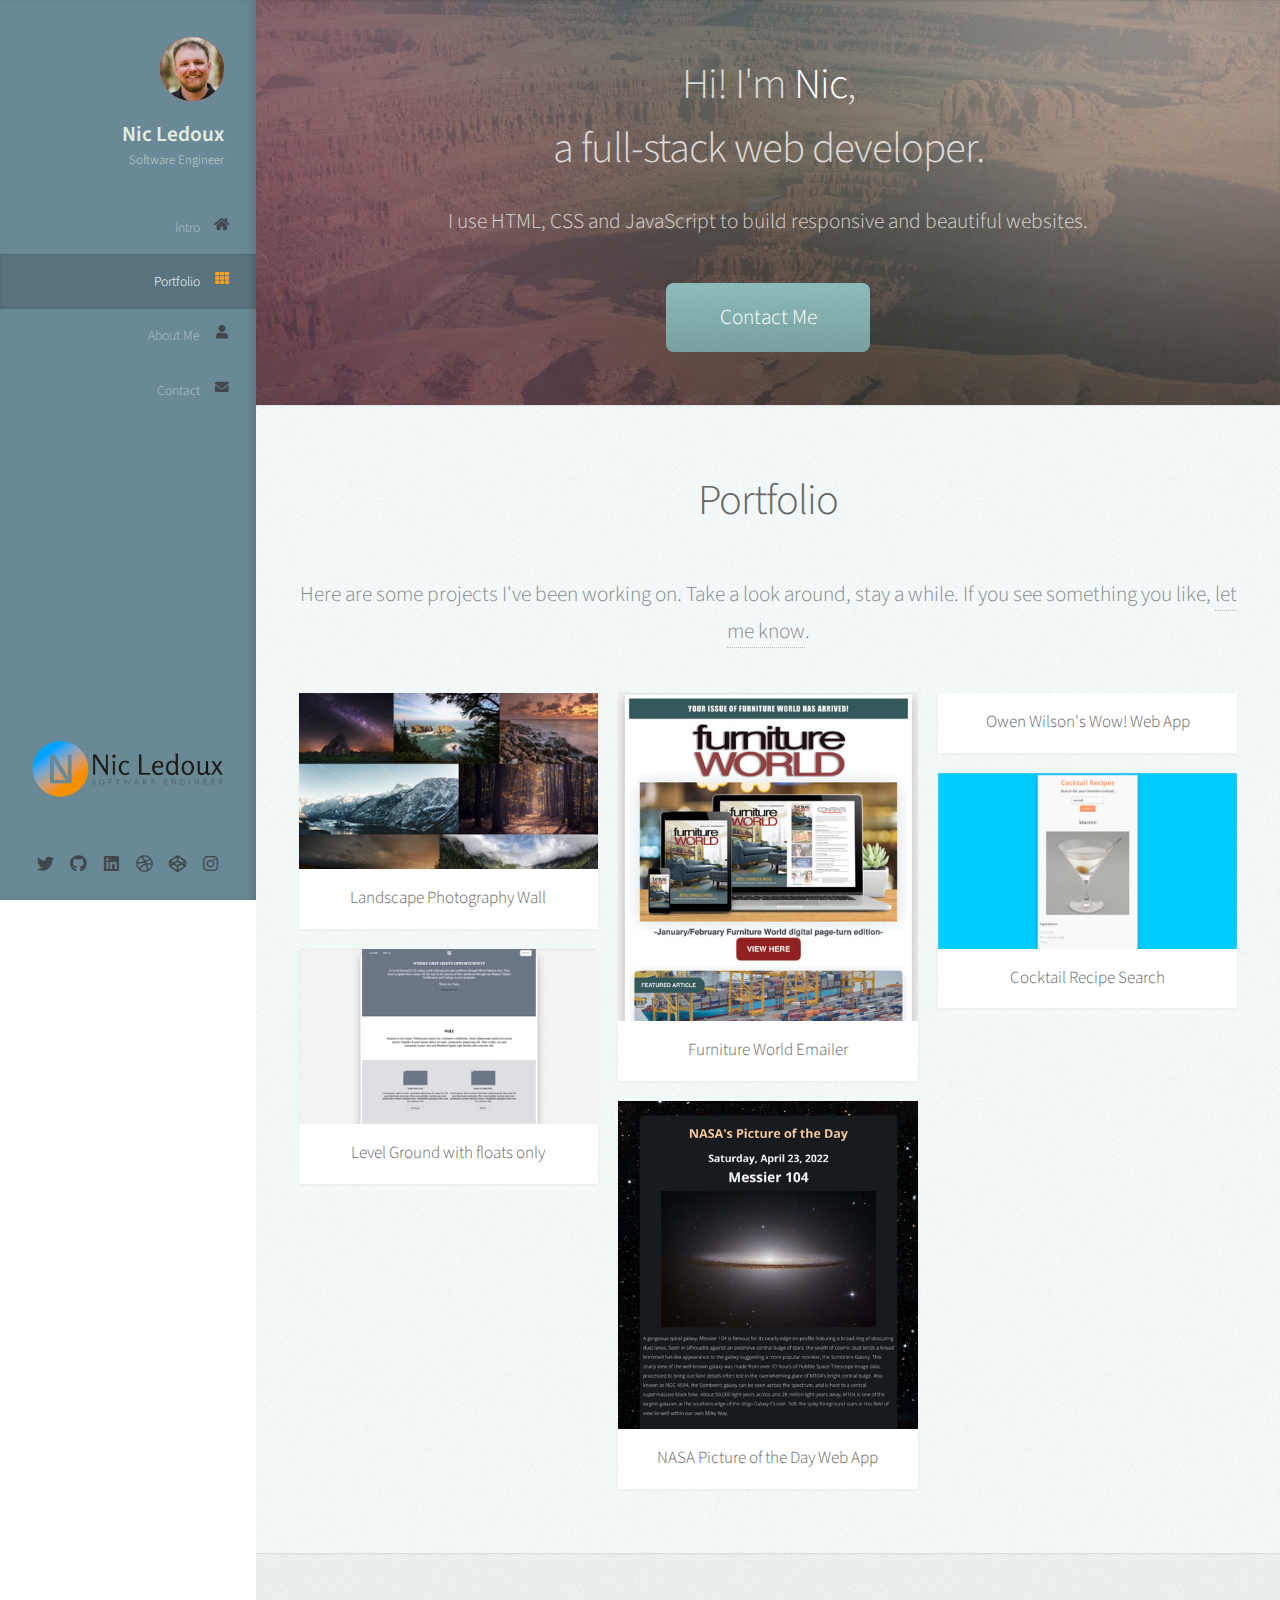
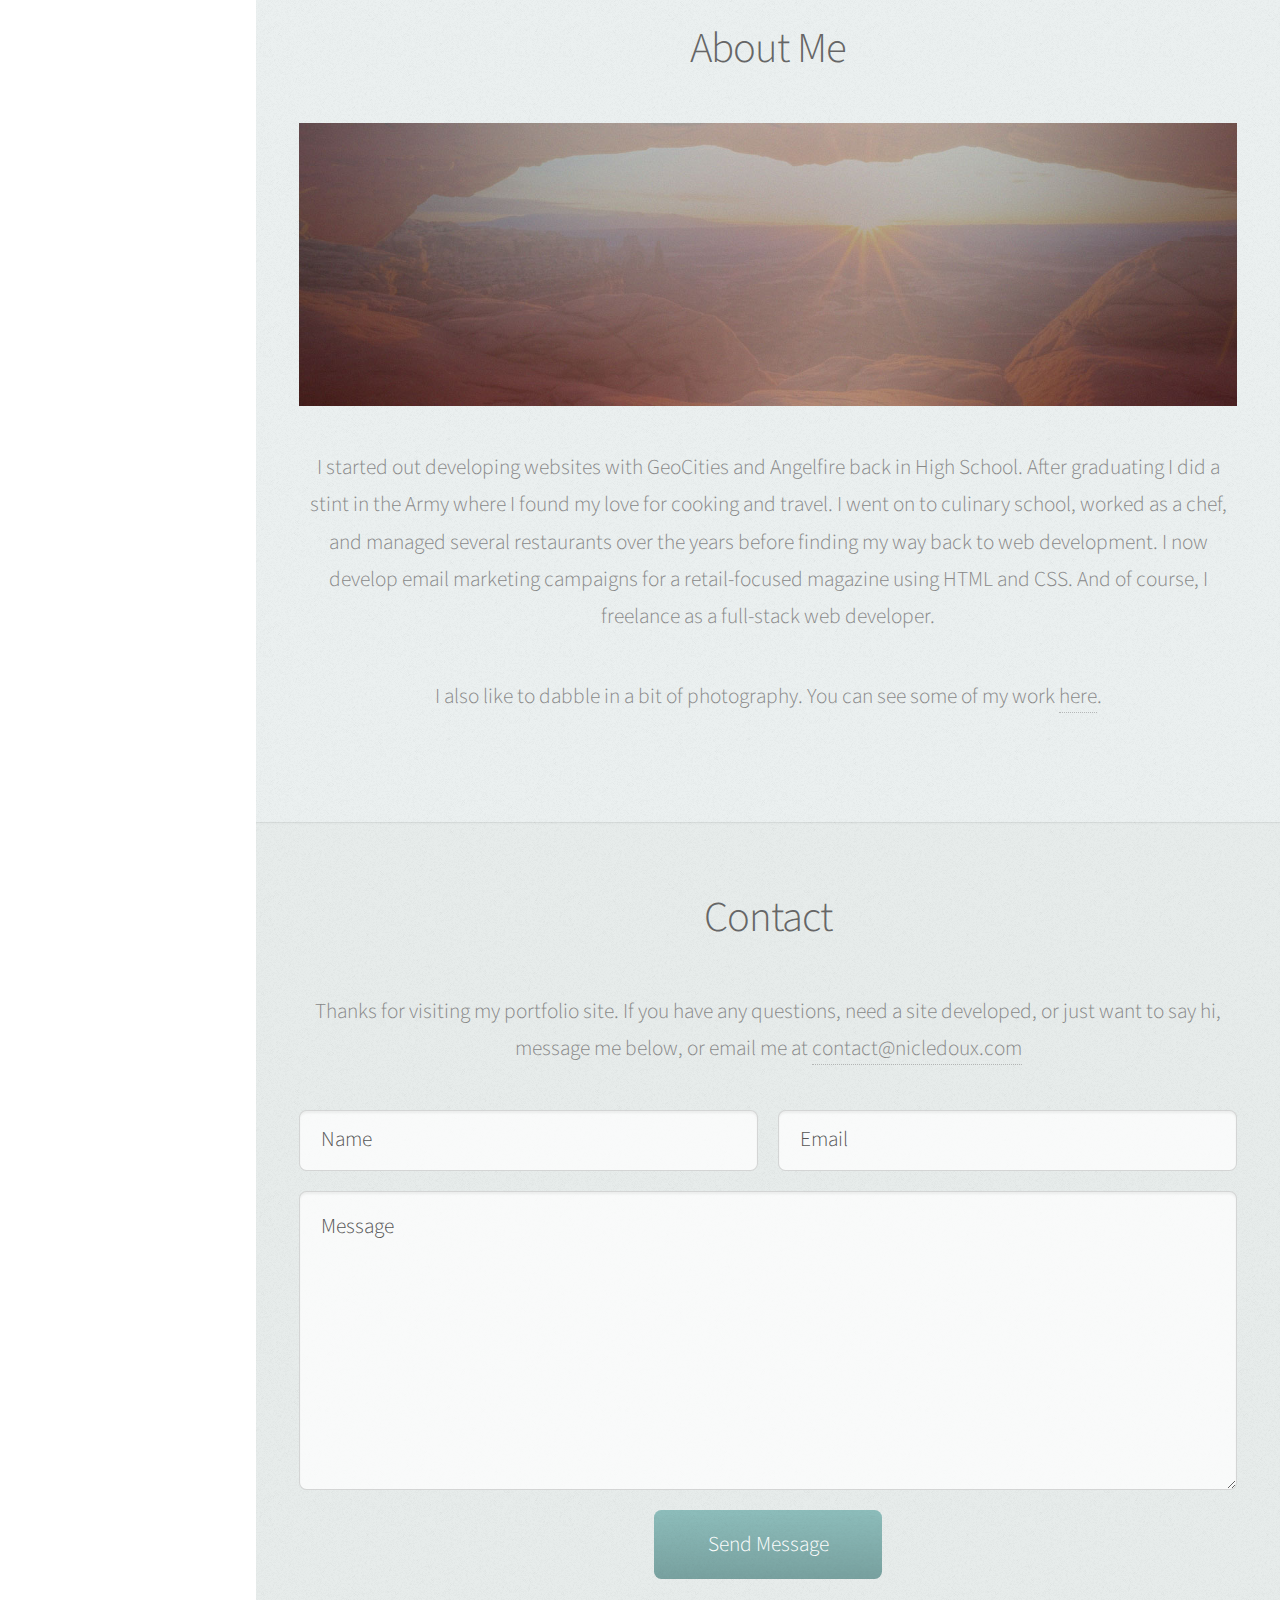
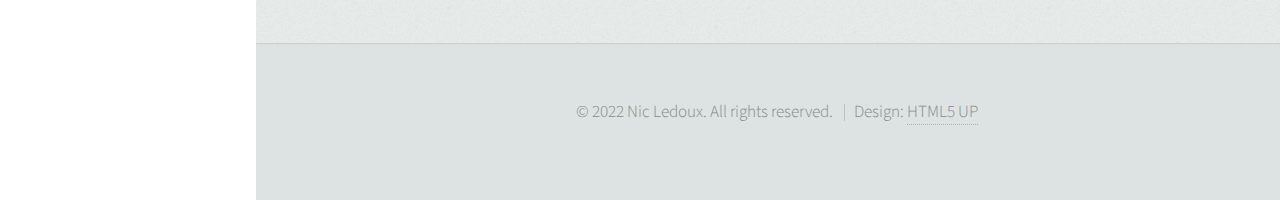
==== commit bddb9aca: "Revamped portfolio with a new design" ====
--- a/index.html
+++ b/index.html
@@ -1,20 +1,17 @@
 <!DOCTYPE html>
 <!--
-	Strata by HTML5 UP
+	Prologue by HTML5 UP
 	html5up.net | @ajlkn
 	Free for personal and commercial use under the CCA 3.0 license (html5up.net/license)
 -->
 <html>
   <head>
-    <title>Nic Ledoux's Portfolio</title>
+    <title>Nic Ledoux's Portfolio Page</title>
     <meta charset="utf-8" />
-    <meta name="description" content="Nic Ledoux's Portfolio" />
     <meta
-      name="keywords"
-      content="Software Engineer, Full Stack Web Developer, Web, Developer, API, Photography, HTML, CSS, JavaScript"
-    />
-    <meta http-equiv="X-UA-Compatible" content="IE=edge" />
-    <meta name="viewport" content="width=device-width, initial-scale=1.0" />
+      name="viewport"
+      content="width=device-width, initial-scale=1, user-scalable=no"
+    />
     <link rel="stylesheet" href="assets/css/main.css" />
     <script
       src="https://kit.fontawesome.com/f4a872b0d9.js"
@@ -49,397 +46,300 @@
   </head>
   <body class="is-preload">
     <!-- Header -->
-    <header id="header">
-      <div class="inner">
-        <a href="index.html#messageMe" class="image avatar"
-          ><img src="images/NicMemoji.jpg" alt=""
-        /></a>
-        <h1>
-          <strong>I'm Nic</strong>, a software engineer.<br />
-          I build beautiful and responsive websites using HTML, CSS and
-          Javascript.
-        </h1>
+    <div id="header">
+      <div class="top">
+        <!-- Logo -->
+        <div id="logo">
+          <span class="image avatar48"
+            ><img src="images/avatar.jpg" alt="Nic Ledoux"
+          /></span>
+          <h1 id="title">Nic Ledoux</h1>
+          <p>Software Engineer</p>
+        </div>
+
+        <!-- Nav -->
+        <nav id="nav">
+          <ul>
+            <li>
+              <a href="#top" id="top-link"
+                ><span class="icon solid fa-home">Intro</span></a
+              >
+            </li>
+            <li>
+              <a href="#portfolio" id="portfolio-link"
+                ><span class="icon solid fa-th">Portfolio</span></a
+              >
+            </li>
+            <li>
+              <a href="#about" id="about-link"
+                ><span class="icon solid fa-user">About Me</span></a
+              >
+            </li>
+
+            <li>
+              <a href="#contact" id="contact-link"
+                ><span class="icon solid fa-envelope">Contact</span></a
+              >
+            </li>
+            <!-- <li>
+              <a href="#top" id="contact-link"
+                ><span class="icon solid fa-blog">Blog</span></a
+              >
+            </li> -->
+          </ul>
+        </nav>
       </div>
-    </header>
+
+      <div class="bottom">
+        <!-- Logo -->
+        <ul class="icons">
+          <li>
+            <img class="coverLogo" src="images/NL_Logo.png" />
+          </li>
+        </ul>
+        <!-- Social Icons -->
+        <ul class="icons">
+          <li>
+            <a
+              href="https://twitter.com/NicholasLedoux5"
+              class="icon brands fa-twitter"
+              ><span class="label">Twitter</span></a
+            >
+          </li>
+          <li>
+            <a href="https://github.com/NicLedoux" class="icon brands fa-github"
+              ><span class="label">Github</span></a
+            >
+          </li>
+          <li>
+            <a
+              href="https://www.linkedin.com/in/nicholas-ledoux-2352a625/"
+              class="icon brands fa-linkedin"
+              ><span class="label">Linked In</span></a
+            >
+          </li>
+          <li>
+            <a
+              href="https://dribbble.com/NicLedoux"
+              class="icon brands fa-dribbble"
+              ><span class="label">Dribbble</span></a
+            >
+          </li>
+          <li>
+            <a
+              href="https://codepen.io/NicLedoux"
+              class="icon brands fa-codepen"
+              ><span class="label">CodePen</span></a
+            >
+          </li>
+          <li>
+            <a
+              href="https://www.instagram.com/nicledouxphotos/"
+              class="icon brands fa-instagram"
+              ><span class="label">Instagram</span></a
+            >
+          </li>
+        </ul>
+      </div>
+    </div>
 
     <!-- Main -->
     <div id="main">
-      <!-- One -->
-      <section id="one">
-        <header class="major">
-          <h2>Welcome to My Portfolio Website<br /></h2>
-        </header>
-        <p>
-          Here you will find a collection of my web designs, apps, projects,
-          photography and more.
-        </p>
+      <!-- Intro -->
+      <section id="top" class="one dark cover">
+        <div class="container">
+          <header>
+            <h2 class="alt">
+              Hi! I'm <strong>Nic</strong>, <br />a full-stack web developer.
+            </h2>
+            <p>
+              I use HTML, CSS and JavaScript to build responsive and beautiful
+              websites.
+            </p>
+          </header>
+
+          <footer>
+            <a href="#contact" class="button scrolly">Contact Me</a>
+          </footer>
+        </div>
       </section>
 
-      <!-- Two -->
-      <section id="two">
-        <h2>Recent Work</h2>
-        <div class="row">
-          <article class="col-6 col-12-xsmall work-item">
-            <a href="assets/portfolio/Photography/" class="image fit thumb"
-              ><img
-                src="images/thumbs/photography.jpg"
-                alt="Landscape Photography WebApp Thumb"
-            /></a>
-            <h3>Landscape Photography Wall</h3>
-            <p>
-              A Web App that pulls random landscape photos from unsplash. It
-              heavily uses flex for responsiveness and javascript to set element
-              attributes linking back to the photographer.
-            </p>
-          </article>
-
-          <article class="col-6 col-12-xsmall work-item">
-            <a href="assets/portfolio/wow/index.html" class="image fit thumb"
-              ><img src="images/thumbs/Wow_Thumb.jpg" alt="Wow Web App Thumb"
-            /></a>
-            <h3>Wow!</h3>
-            <p>
-              A Web App I put together that generates a card with randomly info
-              on Owen Wilson saying "Wow!" in one of his movies.
-            </p>
-          </article>
-
-          <article class="col-6 col-12-xsmall work-item">
-            <a
-              href="assets/portfolio/NASA_apod/index.html"
-              class="image fit thumb"
-              ><img
-                src="images/thumbs/NASA_apod.jpg"
-                alt="NASA Picture of the Day Web App Thumb"
-            /></a>
-            <h3>NASA Picture of the Day</h3>
-            <p>
-              Another Web App that shows you NASA's picture of the day. You can
-              also choose a date to query other pictures from the database.
-            </p>
-          </article>
-
-          <article class="col-6 col-12-xsmall work-item">
-            <a
-              href="assets/portfolio/CocktailSearchApp/index.html"
-              class="image fit thumb"
-              ><img
-                src="images/thumbs/cocktailSearch.jpg"
-                alt="Cocktail Search Web App Thumb"
-            /></a>
-            <h3>Cocktail Search Web App</h3>
-            <p>
-              A Web App I designed based on the cocktailDB API. Seearch for your
-              favorite cocktail recipe. Includes image, igredients, instructions
-              and a video (if present on database).
-            </p>
-          </article>
-
-          <article class="col-6 col-12-xsmall work-item">
-            <a
-              href="assets/portfolio/FurnitureWorld/index.html"
-              class="image fit thumb"
-              ><img
-                src="images/thumbs/furninfo.jpg"
-                alt="Furniture World Digital Issue Email Thumb"
-            /></a>
-            <h3>Furniture World Digital Issue Emailer</h3>
-            <p>
-              Originally meant to be sent as an email, I converted this into a
-              landing page to view their digital issue.
-            </p>
-          </article>
-
-          <article class="col-6 col-12-xsmall work-item">
-            <a
-              href="assets/portfolio/LevelGround/index.html"
-              class="image fit thumb"
-              ><img src="images/thumbs/LevelGround.jpg" alt=""
-            /></a>
-            <h3>LevelGround Wireframe</h3>
-            <p>
-              I coded the Level Ground wireframe from Figma using only floats,
-              no flexbox or grid.
-            </p>
-          </article>
-          <article class="col-6 col-12-xsmall work-item">
-            <a
-              href="https://www.codewars.com/users/NicLedoux"
-              class="image fit thumb"
-              ><img src="images/thumbs/CodeWars.jpg" alt=""
-            /></a>
-            <h3>CodeWars Challenges</h3>
-            <p>My github repository of all my CodeWars Kata solutions</p>
-          </article>
-        </div>
-        <!-- <ul class="actions">
-          <li><a href="#" class="button">Full Portfolio</a></li>
-        </ul> -->
+      <!-- Portfolio -->
+      <section id="portfolio" class="two">
+        <div class="container">
+          <header>
+            <h2>Portfolio</h2>
+          </header>
+
+          <p>
+            Here are some projects I've been working on. Take a look around,
+            stay a while. If you see something you like,
+            <a href="#contact">let me know</a>.
+          </p>
+
+          <div class="row">
+            <div class="col-4 col-12-mobile">
+              <article class="item">
+                <a
+                  href="assets/portfolio/photography/index.html"
+                  class="image fit"
+                  ><img src="images/thumbs/photography.jpg" alt=""
+                /></a>
+                <header>
+                  <h3>Landscape Photography Wall</h3>
+                </header>
+              </article>
+              <article class="item">
+                <a
+                  href="assets/portfolio/LevelGround/index.html"
+                  class="image fit"
+                  ><img src="images/thumbs/LevelGround.jpg" alt=""
+                /></a>
+                <header>
+                  <h3>Level Ground with floats only</h3>
+                </header>
+              </article>
+            </div>
+            <div class="col-4 col-12-mobile">
+              <article class="item">
+                <a
+                  href="assets/portfolio/FurnitureWorld/index.html"
+                  class="image fit"
+                  ><img src="images/thumbs/pic04.jpg" alt=""
+                /></a>
+                <header>
+                  <h3>Furniture World Emailer</h3>
+                </header>
+              </article>
+
+              <article class="item">
+                <a
+                  href="assets/portfolio/NASA_apod/index.html"
+                  class="image fit"
+                  ><img src="images/thumbs/NASA.jpg" alt=""
+                /></a>
+                <header>
+                  <h3>NASA Picture of the Day Web App</h3>
+                </header>
+              </article>
+            </div>
+            <div class="col-4 col-12-mobile">
+              <article class="item">
+                <a href="assets/portfolio/wow/index.html" class="image fit"
+                  ><img src="images/thumbs/wow.jpg" alt=""
+                /></a>
+                <header>
+                  <h3>Owen Wilson's Wow! Web App</h3>
+                </header>
+              </article>
+              <article class="item">
+                <a
+                  href="assets/portfolio/CocktailSearchApp/index.html"
+                  class="image fit"
+                  ><img src="images/thumbs/CocktailApp.jpg" alt=""
+                /></a>
+                <header>
+                  <h3>Cocktail Recipe Search</h3>
+                </header>
+              </article>
+            </div>
+          </div>
+        </div>
       </section>
 
-      <section id="three">
-        <h2>Photography</h2>
-        <div class="row">
-          <article class="col-6 col-12-xsmall work-item">
-            <a href="images/fulls/1.jpg" class="image fit thumb"
-              ><img src="images/PhotoThumbs/1.jpg" alt=""
-            /></a>
-            <h3>Humphrey's Peak Sunrise</h3>
-            <p>
-              A view of the San Fransisco Mountains from Lake Mary, Flagstaff.
-            </p>
-          </article>
-          <article class="col-6 col-12-xsmall work-item">
-            <a href="images/fulls/2.jpg" class="image fit thumb"
-              ><img src="images/PhotoThumbs/2.jpg" alt=""
-            /></a>
-            <h3>Mesa Arch Sunrise</h3>
-            <p>Sunrise from Mesa Arch in Canyonlands National Park, Utah.</p>
-          </article>
-          <article class="col-6 col-12-xsmall work-item">
-            <a href="images/fulls/3.jpg" class="image fit thumb"
-              ><img src="images/PhotoThumbs/3.jpg" alt=""
-            /></a>
-            <h3>After the Storm</h3>
-            <p>
-              A storm rolled through Petrified Forest National Park, Arizona.
-            </p>
-          </article>
-          <article class="col-6 col-12-xsmall work-item">
-            <a href="images/fulls/4.jpg" class="image fit thumb"
-              ><img src="images/PhotoThumbs/4.jpg" alt=""
-            /></a>
-            <h3>Otter Cliff from Boulder Beach</h3>
-            <p>
-              A view of Otter Cliff from Boulder Beach, Acadia National Park,
-              Maine
-            </p>
-          </article>
-          <article class="col-6 col-12-xsmall work-item">
-            <a href="images/fulls/5.jpg" class="image fit thumb"
-              ><img src="images/PhotoThumbs/5.jpg" alt=""
-            /></a>
-            <h3>Lunch Break</h3>
-            <p>
-              A squirrel takes a lunch break with a view. Grand Canyon, Arizona
-            </p>
-          </article>
-          <article class="col-6 col-12-xsmall work-item">
-            <a href="images/fulls/6.jpg" class="image fit thumb"
-              ><img src="images/PhotoThumbs/6.jpg" alt=""
-            /></a>
-            <h3>Portland Head Lighthouse</h3>
-            <p>The famous lighthouse in Portland, Maine</p>
-          </article>
-          <article class="col-6 col-12-xsmall work-item">
-            <a href="images/fulls/7.jpg" class="image fit thumb"
-              ><img src="images/PhotoThumbs/7.jpg" alt=""
-            /></a>
-            <h3>Mt St Helens at Night</h3>
-            <p>A view of the famous volcano in the dead of night.</p>
-          </article>
-          <article class="col-6 col-12-xsmall work-item">
-            <a href="images/fulls/8.jpg" class="image fit thumb"
-              ><img src="images/PhotoThumbs/8.jpg" alt=""
-            /></a>
-            <h3>Colorado River</h3>
-            <p>
-              The Colorado River flows through Dead Horse Point State Park, Utah
-            </p>
-          </article>
-          <article class="col-6 col-12-xsmall work-item">
-            <a href="images/fulls/9.jpg" class="image fit thumb"
-              ><img src="images/PhotoThumbs/9.jpg" alt=""
-            /></a>
-            <h3>Mt St Helens at Sunrise</h3>
-            <p>Another view of the volcano, decades post eruption.</p>
-          </article>
-          <article class="col-6 col-12-xsmall work-item">
-            <a href="images/fulls/10.jpg" class="image fit thumb"
-              ><img src="images/PhotoThumbs/10.jpg" alt=""
-            /></a>
-            <h3>Misty Mount Hood</h3>
-            <p>A view of Mt Hood during sunrise from Lost Lake</p>
-          </article>
-          <article class="col-6 col-12-xsmall work-item">
-            <a href="images/fulls/11.jpg" class="image fit thumb"
-              ><img src="images/PhotoThumbs/11.jpg" alt=""
-            /></a>
-            <h3>Comet NEOWISE At Sunrise</h3>
-            <p>A view of Comet NEOWISE from Coconino National Forest.</p>
-          </article>
-          <article class="col-6 col-12-xsmall work-item">
-            <a href="images/fulls/12.jpg" class="image fit thumb"
-              ><img src="images/PhotoThumbs/12.jpg" alt=""
-            /></a>
-            <h3>Aspens at Brazos Cliff</h3>
-            <p>Aspens changing colors at Brazos Cliff, New Mexico.</p>
-          </article>
-          <article class="col-6 col-12-xsmall work-item">
-            <a href="images/fulls/13.jpg" class="image fit thumb"
-              ><img src="images/PhotoThumbs/13.jpg" alt=""
-            /></a>
-            <h3>Fresh Snow</h3>
-            <p>Fresh snow on the pines at Emerald Lake, Brittish Columbia</p>
-          </article>
-          <article class="col-6 col-12-xsmall work-item">
-            <a href="images/fulls/14.jpg" class="image fit thumb"
-              ><img src="images/PhotoThumbs/14.jpg" alt=""
-            /></a>
-            <h3>Hot Pan!</h3>
-            <p>A chef lights it up at Gilroy Garlic Festival, California</p>
-          </article>
-        </div>
-        <ul class="actions">
-          <li>
-            <a href="https://www.instagram.com/nicledouxphotos/" class="button"
-              >More Photography</a
-            >
-          </li>
-        </ul>
+      <!-- About Me -->
+      <section id="about" class="three">
+        <div class="container">
+          <header>
+            <h2>About Me</h2>
+          </header>
+
+          <a href="#" class="image featured"
+            ><img src="images/pic08_Mesa.jpg" alt=""
+          /></a>
+
+          <p>
+            I started out developing websites with GeoCities and Angelfire back
+            in High School. After graduating I did a stint in the Army where I
+            found my love for cooking and travel. I went on to culinary school,
+            worked as a chef, and managed several restaurants over the years
+            before finding my way back to web development. I now develop email
+            marketing campaigns for a retail-focused magazine using HTML and
+            CSS. And of course, I freelance as a full-stack web developer.
+          </p>
+
+          <p>
+            I also like to dabble in a bit of photography. You can see some of
+            my work
+            <a href="https://www.instagram.com/nicledouxphotos/">here</a>.
+          </p>
+        </div>
       </section>
 
-      <!-- Three -->
-      <section class="three" id="messageMe">
-        <h2>Get In Touch</h2>
-        <p>
-          Like the site? Have a question? Want to get in touch? Send me a
-          message below.
-        </p>
-        <div class="row">
-          <div class="col-8 col-12-small">
-            <form
-              method="post"
-              name="message"
-              data-netlify="true"
-              netlify-honeypot="bot-field"
-            >
-              <div class="row gtr-uniform gtr-50">
-                <div class="col-6 col-12-xsmall">
-                  <input type="text" name="name" id="name" placeholder="Name" />
-                </div>
-                <div class="col-6 col-12-xsmall">
-                  <input
-                    type="email"
-                    name="email"
-                    id="email"
-                    placeholder="Email"
-                  />
-                </div>
-                <div class="col-12">
-                  <textarea
-                    name="message"
-                    id="message"
-                    placeholder="Message"
-                    rows="4"
-                  ></textarea>
-                </div>
-
-                <div class="col-12 hidden">
-                  <textarea
-                    name="bot-field"
-                    id="botman"
-                    placeholder="Shhh.... Don’t fill this out if you’re human."
-                    rows="4"
-                  ></textarea>
-                </div>
-              </div>
-              <div class="col-12 submit">
-                <ul class="actions">
-                  <li><input type="submit" value="Send Message" /></li>
-                </ul>
-              </div>
-            </form>
-          </div>
-          <div class="col-4 col-12-small">
-            <ul class="labeled-icons">
-              <li>
-                <h3 class="icon solid fa-home">
-                  <span class="label">Address</span>
-                </h3>
-                Located in Flagstaff, AZ
-              </li>
-              <!-- <li>
-                <h3 class="icon solid fa-envelope">
-                  <span class="label">Email</span>
-                </h3>
-                <a href="mailto:/.netlify/functions/mail/">Send me an email</a>
-              </li> -->
-            </ul>
-          </div>
-        </div>
-
-        <!-- Footer -->
-        <footer id="footer">
-          <div class="inner">
-            <div class="logo"></div>
-            <ul class="icons">
-              <li>
-                <img
-                  class="coverLogo"
-                  src="images/logo/transparentCover_small.png"
-                />
-              </li>
-            </ul>
-            <ul class="icons">
-              <li>
-                <a
-                  href="https://twitter.com/NicholasLedoux5"
-                  class="icon brands fa-twitter"
-                  ><span class="label">Twitter</span></a
-                >
-              </li>
-              <li>
-                <a
-                  href="https://github.com/NicLedoux"
-                  class="icon brands fa-github"
-                  ><span class="label">Github</span></a
-                >
-              </li>
-              <li>
-                <a
-                  href="https://www.linkedin.com/in/nicholas-ledoux-2352a625/"
-                  class="icon brands fa-linkedin"
-                  ><span class="label">Linked In</span></a
-                >
-              </li>
-              <li>
-                <a
-                  href="https://dribbble.com/NicLedoux"
-                  class="icon brands fa-dribbble"
-                  ><span class="label">Dribbble</span></a
-                >
-              </li>
-              <li>
-                <a
-                  href="https://codepen.io/NomNom1532"
-                  class="icon brands fa-codepen"
-                  ><span class="label">Dribbble</span></a
-                >
-              </li>
-              <li>
-                <a
-                  href="https://www.instagram.com/nicledouxphotos/"
-                  class="icon brands fa-instagram"
-                  ><span class="label">Instagram</span></a
-                >
-              </li>
-            </ul>
-            <ul class="copyright">
-              <li>&copy; 2022 NicLedoux.com</li>
-              <li>Design: <a href="http://html5up.net">HTML5 UP</a></li>
-            </ul>
-          </div>
-        </footer>
-
-        <!-- Scripts -->
-        <script src="assets/js/jquery.min.js"></script>
-        <script src="assets/js/jquery.poptrox.min.js"></script>
-        <script src="assets/js/browser.min.js"></script>
-        <script src="assets/js/breakpoints.min.js"></script>
-        <script src="assets/js/util.js"></script>
-        <script src="assets/js/main.js"></script>
+      <!-- Contact -->
+      <section id="contact" class="four">
+        <div class="container">
+          <header>
+            <h2>Contact</h2>
+          </header>
+
+          <p>
+            Thanks for visiting my portfolio site. If you have any questions,
+            need a site developed, or just want to say hi, message me below, or
+            email me at
+            <a href="mailto:contact@nicledoux.com">contact@nicledoux.com</a>
+          </p>
+
+          <form
+            method="post"
+            name="message"
+            data-netlify="true"
+            netlify-honeypot="bot-field"
+            action="https://NicLedoux.com/"
+          >
+            <div class="row">
+              <div class="col-6 col-12-mobile">
+                <input type="text" name="name" placeholder="Name" />
+              </div>
+              <div class="col-6 col-12-mobile">
+                <input type="text" name="email" placeholder="Email" />
+              </div>
+              <div class="col-12">
+                <textarea name="message" placeholder="Message"></textarea>
+              </div>
+              <div class="col-12 hidden">
+                <textarea
+                  name="bot-field"
+                  id="botman"
+                  placeholder="Shhh.... Don’t fill this out if you’re human."
+                  rows="4"
+                ></textarea>
+              </div>
+              <div class="col-12">
+                <input type="submit" value="Send Message" />
+              </div>
+            </div>
+          </form>
+        </div>
       </section>
     </div>
+
+    <!-- Footer -->
+    <div id="footer">
+      <!-- Copyright -->
+      <ul class="copyright">
+        <li>&copy; 2022 Nic Ledoux. All rights reserved.</li>
+        <li>Design: <a href="http://html5up.net">HTML5 UP</a></li>
+      </ul>
+    </div>
+
+    <!-- Scripts -->
+    <script src="assets/js/jquery.min.js"></script>
+    <script src="assets/js/jquery.scrolly.min.js"></script>
+    <script src="assets/js/jquery.scrollex.min.js"></script>
+    <script src="assets/js/browser.min.js"></script>
+    <script src="assets/js/breakpoints.min.js"></script>
+    <script src="assets/js/util.js"></script>
+    <script src="assets/js/main.js"></script>
   </body>
 </html>
--- a/assets/css/main.css
+++ b/assets/css/main.css
@@ -1,11 +1,59 @@
 @import url("fontawesome-all.min.css");
-@import url("https://fonts.googleapis.com/css?family=Source+Sans+Pro:400,400italic");
+@import url("https://fonts.googleapis.com/css?family=Source+Sans+Pro:300,300italic,400,600");
 
 /*
-	Strata by HTML5 UP
+	Prologue by HTML5 UP
 	html5up.net | @ajlkn
 	Free for personal and commercial use under the CCA 3.0 license (html5up.net/license)
 */
+
+/* This is my site's color palette
+
+CSS HEX
+--morning-blue: #97b1a6ff;
+--light-slate-gray: #698996ff;
+--ming: #407076ff;
+--orange-peel: #ff9f1cff;
+--dark-lava: #4b4237ff;
+
+CSS HSL 
+--morning-blue: hsla(155, 14%, 64%, 1);
+--light-slate-gray: hsla(197, 18%, 50%, 1);
+--ming: hsla(187, 30%, 36%, 1);
+--orange-peel: hsla(35, 100%, 55%, 1);
+--dark-lava: hsla(33, 15%, 25%, 1);
+
+SCSS HEX 
+$morning-blue: #97b1a6ff;
+$light-slate-gray: #698996ff;
+$ming: #407076ff;
+$orange-peel: #ff9f1cff;
+$dark-lava: #4b4237ff;
+
+SCSS HSL
+$morning-blue: hsla(155, 14%, 64%, 1);
+$light-slate-gray: hsla(197, 18%, 50%, 1);
+$ming: hsla(187, 30%, 36%, 1);
+$orange-peel: hsla(35, 100%, 55%, 1);
+$dark-lava: hsla(33, 15%, 25%, 1);
+
+SCSS RGB
+$morning-blue: rgba(151, 177, 166, 1);
+$light-slate-gray: rgba(105, 137, 150, 1);
+$ming: rgba(64, 112, 118, 1);
+$orange-peel: rgba(255, 159, 28, 1);
+$dark-lava: rgba(75, 66, 55, 1);
+
+SCSS Gradient
+$gradient-top: linear-gradient(0deg, #97b1a6ff, #698996ff, #407076ff, #ff9f1cff, #4b4237ff);
+$gradient-right: linear-gradient(90deg, #97b1a6ff, #698996ff, #407076ff, #ff9f1cff, #4b4237ff);
+$gradient-bottom: linear-gradient(180deg, #97b1a6ff, #698996ff, #407076ff, #ff9f1cff, #4b4237ff);
+$gradient-left: linear-gradient(270deg, #97b1a6ff, #698996ff, #407076ff, #ff9f1cff, #4b4237ff);
+$gradient-top-right: linear-gradient(45deg, #97b1a6ff, #698996ff, #407076ff, #ff9f1cff, #4b4237ff);
+$gradient-bottom-right: linear-gradient(135deg, #97b1a6ff, #698996ff, #407076ff, #ff9f1cff, #4b4237ff);
+$gradient-top-left: linear-gradient(225deg, #97b1a6ff, #698996ff, #407076ff, #ff9f1cff, #4b4237ff);
+$gradient-bottom-left: linear-gradient(315deg, #97b1a6ff, #698996ff, #407076ff, #ff9f1cff, #4b4237ff);
+$gradient-radial: radial-gradient(#97b1a6ff, #698996ff, #407076ff, #ff9f1cff, #4b4237ff); */
 
 html,
 body,
@@ -174,6 +222,11 @@
 
 body {
   background: #fff;
+  font-family: "Source Sans Pro", sans-serif;
+  font-size: 19pt;
+  font-weight: 300;
+  line-height: 1.75em;
+  color: #888;
 }
 
 body.is-preload *,
@@ -189,46 +242,14 @@
   transition: none !important;
 }
 
-body,
 input,
-select,
-textarea {
-  color: #023047;
-  font-family: "Source Sans Pro", Helvetica, sans-serif;
-  font-size: 16pt;
-  font-weight: 400;
+textarea,
+select {
+  font-family: "Source Sans Pro", sans-serif;
+  font-size: 19pt;
+  font-weight: 300;
   line-height: 1.75em;
-}
-
-a {
-  -moz-transition: color 0.2s ease-in-out, border-color 0.2s ease-in-out;
-  -webkit-transition: color 0.2s ease-in-out, border-color 0.2s ease-in-out;
-  -ms-transition: color 0.2s ease-in-out, border-color 0.2s ease-in-out;
-  transition: color 0.2s ease-in-out, border-color 0.2s ease-in-out;
-  border-bottom: dotted 1px;
-  color: #49bf9d;
-  text-decoration: none;
-}
-
-a:hover {
-  border-bottom-color: transparent;
-  color: #fb8500 !important;
-  text-decoration: none;
-}
-
-strong,
-b {
-  color: #787878;
-  font-weight: 400;
-}
-
-em,
-i {
-  font-style: italic;
-}
-
-p {
-  margin: 0 0 2em 0;
+  color: #888;
 }
 
 h1,
@@ -237,10 +258,9 @@
 h4,
 h5,
 h6 {
-  color: rgba(2, 48, 71, 0.75);
-  font-weight: 400;
-  line-height: 1em;
-  margin: 0 0 1em 0;
+  font-weight: 300;
+  color: #666;
+  line-height: 1.5em;
 }
 
 h1 a,
@@ -253,143 +273,143 @@
   text-decoration: none;
 }
 
-h1 {
+h1 a strong,
+h2 a strong,
+h3 a strong,
+h4 a strong,
+h5 a strong,
+h6 a strong {
+  color: #333;
+}
+
+h2 {
   font-size: 2em;
-  line-height: 1.5em;
-}
-
-h2 {
+  letter-spacing: -1px;
+}
+
+h2.alt {
+  color: #888;
+}
+
+h2.alt strong {
+  color: #666;
+}
+
+h3 {
   font-size: 1.5em;
-  line-height: 1.5em;
-}
-
-h3 {
-  font-size: 1.25em;
-  line-height: 1.5em;
-}
-
-h4 {
-  font-size: 1.1em;
-  line-height: 1.5em;
-}
-
-h5 {
-  font-size: 0.9em;
-  line-height: 1.5em;
-}
-
-h6 {
-  font-size: 0.7em;
-  line-height: 1.5em;
+}
+
+header {
+  margin: 0 0 2em 0;
+}
+
+header > p {
+  margin: 1em 0 0 0;
+}
+
+footer {
+  margin: 2em 0 0 0;
+}
+
+strong,
+b {
+  font-weight: 300;
+  color: #666;
+}
+
+em,
+i {
+  font-style: italic;
+}
+
+a {
+  text-decoration: none;
+  color: inherit;
+  border-bottom: dotted 1px rgba(128, 128, 128, 0.5);
+  -moz-transition: color 0.35s ease-in-out,
+    border-bottom-color 0.35s ease-in-out;
+  -webkit-transition: color 0.35s ease-in-out,
+    border-bottom-color 0.35s ease-in-out;
+  -ms-transition: color 0.35s ease-in-out, border-bottom-color 0.35s ease-in-out;
+  transition: color 0.35s ease-in-out, border-bottom-color 0.35s ease-in-out;
+  outline: 0;
+}
+
+a:hover {
+  color: #e27689;
+  border-bottom-color: rgba(255, 255, 255, 0);
 }
 
 sub {
-  font-size: 0.8em;
   position: relative;
   top: 0.5em;
+  font-size: 0.8em;
 }
 
 sup {
-  font-size: 0.8em;
   position: relative;
   top: -0.5em;
+  font-size: 0.8em;
 }
 
 hr {
   border: 0;
-  border-bottom: solid 2px #efefef;
-  margin: 2em 0;
-}
-
-hr.major {
-  margin: 3em 0;
+  border-top: solid 1px #ddd;
 }
 
 blockquote {
-  border-left: solid 6px #efefef;
+  border-left: solid 0.5em #ddd;
+  padding: 1em 0 1em 2em;
   font-style: italic;
-  margin: 0 0 2em 0;
-  padding: 0.5em 0 0.5em 1.5em;
-}
-
-code {
-  background: #f7f7f7;
-  border-radius: 0.35em;
-  border: solid 2px #efefef;
-  font-family: "Courier New", monospace;
-  font-size: 0.9em;
-  margin: 0 0.25em;
-  padding: 0.25em 0.65em;
-}
-
-pre {
-  -webkit-overflow-scrolling: touch;
-  font-family: "Courier New", monospace;
-  font-size: 0.9em;
-  margin: 0 0 2em 0;
-}
-
-pre code {
-  display: block;
-  line-height: 1.75em;
-  padding: 1em 1.5em;
-  overflow-x: auto;
-}
-
-.align-left {
-  text-align: left;
-}
-
-.align-center {
-  text-align: center;
-}
-
-.align-right {
-  text-align: right;
+}
+
+p,
+ul,
+ol,
+dl,
+table {
+  margin-bottom: 2em;
+}
+
+br.clear {
+  clear: both;
 }
 
 /* Container */
 
 .container {
   margin: 0 auto;
-  max-width: calc(100% - 4em);
-  width: 100%;
-}
-
-.container.xsmall {
-  width: 25%;
-}
-
-.container.small {
-  width: 50%;
-}
-
-.container.medium {
-  width: 75%;
-}
-
-.container.large {
-  width: 125%;
-}
-
-.container.xlarge {
-  width: 150%;
-}
-
-.container.max {
-  width: 100%;
-}
-
-@media screen and (max-width: 980px) {
+  max-width: 100%;
+  width: 1400px;
+}
+
+@media screen and (min-width: 961px) and (max-width: 1880px) {
   .container {
-    width: 100% !important;
-    max-width: 100% !important;
-  }
-}
-
-@media screen and (max-width: 480px) {
+    width: 1200px;
+  }
+}
+
+@media screen and (min-width: 961px) and (max-width: 1620px) {
   .container {
-    max-width: calc(100% - 3em);
+    width: 960px;
+  }
+}
+
+@media screen and (min-width: 961px) and (max-width: 1320px) {
+  .container {
+    width: 100%;
+  }
+}
+
+@media screen and (max-width: 960px) {
+  .container {
+    width: 100%;
+  }
+}
+
+@media screen and (max-width: 736px) {
+  .container {
+    width: 100%;
   }
 }
 
@@ -535,108 +555,108 @@
 }
 
 .row.gtr-0 {
-  margin-top: 0;
-  margin-left: 0em;
+  margin-top: 0px;
+  margin-left: 0px;
 }
 
 .row.gtr-0 > * {
-  padding: 0 0 0 0em;
+  padding: 0px 0 0 0px;
 }
 
 .row.gtr-0.gtr-uniform {
-  margin-top: 0em;
+  margin-top: 0px;
 }
 
 .row.gtr-0.gtr-uniform > * {
-  padding-top: 0em;
+  padding-top: 0px;
 }
 
 .row.gtr-25 {
-  margin-top: 0;
-  margin-left: -0.625em;
+  margin-top: -10px;
+  margin-left: -10px;
 }
 
 .row.gtr-25 > * {
-  padding: 0 0 0 0.625em;
+  padding: 10px 0 0 10px;
 }
 
 .row.gtr-25.gtr-uniform {
-  margin-top: -0.625em;
+  margin-top: -10px;
 }
 
 .row.gtr-25.gtr-uniform > * {
-  padding-top: 0.625em;
+  padding-top: 10px;
 }
 
 .row.gtr-50 {
-  margin-top: 0;
-  margin-left: -1.25em;
+  margin-top: -20px;
+  margin-left: -20px;
 }
 
 .row.gtr-50 > * {
-  padding: 0 0 0 1.25em;
+  padding: 20px 0 0 20px;
 }
 
 .row.gtr-50.gtr-uniform {
-  margin-top: -1.25em;
+  margin-top: -20px;
 }
 
 .row.gtr-50.gtr-uniform > * {
-  padding-top: 1.25em;
+  padding-top: 20px;
 }
 
 .row {
-  margin-top: 0;
-  margin-left: -2.5em;
+  margin-top: -40px;
+  margin-left: -40px;
 }
 
 .row > * {
-  padding: 0 0 0 2.5em;
+  padding: 40px 0 0 40px;
 }
 
 .row.gtr-uniform {
-  margin-top: -2.5em;
+  margin-top: -40px;
 }
 
 .row.gtr-uniform > * {
-  padding-top: 2.5em;
+  padding-top: 40px;
 }
 
 .row.gtr-150 {
-  margin-top: 0;
-  margin-left: -3.75em;
+  margin-top: -60px;
+  margin-left: -60px;
 }
 
 .row.gtr-150 > * {
-  padding: 0 0 0 3.75em;
+  padding: 60px 0 0 60px;
 }
 
 .row.gtr-150.gtr-uniform {
-  margin-top: -3.75em;
+  margin-top: -60px;
 }
 
 .row.gtr-150.gtr-uniform > * {
-  padding-top: 3.75em;
+  padding-top: 60px;
 }
 
 .row.gtr-200 {
-  margin-top: 0;
-  margin-left: -5em;
+  margin-top: -80px;
+  margin-left: -80px;
 }
 
 .row.gtr-200 > * {
-  padding: 0 0 0 5em;
+  padding: 80px 0 0 80px;
 }
 
 .row.gtr-200.gtr-uniform {
-  margin-top: -5em;
+  margin-top: -80px;
 }
 
 .row.gtr-200.gtr-uniform > * {
-  padding-top: 5em;
-}
-
-@media screen and (max-width: 1800px) {
+  padding-top: 80px;
+}
+
+@media screen and (min-width: 961px) and (max-width: 1880px) {
   .row {
     display: flex;
     flex-wrap: wrap;
@@ -676,210 +696,210 @@
     align-items: flex-end;
   }
 
-  .row > .imp-xlarge {
+  .row > .imp-wide {
     order: -1;
   }
 
-  .row > .col-1-xlarge {
+  .row > .col-1-wide {
     width: 8.33333%;
   }
 
-  .row > .off-1-xlarge {
+  .row > .off-1-wide {
     margin-left: 8.33333%;
   }
 
-  .row > .col-2-xlarge {
+  .row > .col-2-wide {
     width: 16.66667%;
   }
 
-  .row > .off-2-xlarge {
+  .row > .off-2-wide {
     margin-left: 16.66667%;
   }
 
-  .row > .col-3-xlarge {
+  .row > .col-3-wide {
     width: 25%;
   }
 
-  .row > .off-3-xlarge {
+  .row > .off-3-wide {
     margin-left: 25%;
   }
 
-  .row > .col-4-xlarge {
+  .row > .col-4-wide {
     width: 33.33333%;
   }
 
-  .row > .off-4-xlarge {
+  .row > .off-4-wide {
     margin-left: 33.33333%;
   }
 
-  .row > .col-5-xlarge {
+  .row > .col-5-wide {
     width: 41.66667%;
   }
 
-  .row > .off-5-xlarge {
+  .row > .off-5-wide {
     margin-left: 41.66667%;
   }
 
-  .row > .col-6-xlarge {
+  .row > .col-6-wide {
     width: 50%;
   }
 
-  .row > .off-6-xlarge {
+  .row > .off-6-wide {
     margin-left: 50%;
   }
 
-  .row > .col-7-xlarge {
+  .row > .col-7-wide {
     width: 58.33333%;
   }
 
-  .row > .off-7-xlarge {
+  .row > .off-7-wide {
     margin-left: 58.33333%;
   }
 
-  .row > .col-8-xlarge {
+  .row > .col-8-wide {
     width: 66.66667%;
   }
 
-  .row > .off-8-xlarge {
+  .row > .off-8-wide {
     margin-left: 66.66667%;
   }
 
-  .row > .col-9-xlarge {
+  .row > .col-9-wide {
     width: 75%;
   }
 
-  .row > .off-9-xlarge {
+  .row > .off-9-wide {
     margin-left: 75%;
   }
 
-  .row > .col-10-xlarge {
+  .row > .col-10-wide {
     width: 83.33333%;
   }
 
-  .row > .off-10-xlarge {
+  .row > .off-10-wide {
     margin-left: 83.33333%;
   }
 
-  .row > .col-11-xlarge {
+  .row > .col-11-wide {
     width: 91.66667%;
   }
 
-  .row > .off-11-xlarge {
+  .row > .off-11-wide {
     margin-left: 91.66667%;
   }
 
-  .row > .col-12-xlarge {
+  .row > .col-12-wide {
     width: 100%;
   }
 
-  .row > .off-12-xlarge {
+  .row > .off-12-wide {
     margin-left: 100%;
   }
 
   .row.gtr-0 {
-    margin-top: 0;
-    margin-left: 0em;
+    margin-top: 0px;
+    margin-left: 0px;
   }
 
   .row.gtr-0 > * {
-    padding: 0 0 0 0em;
+    padding: 0px 0 0 0px;
   }
 
   .row.gtr-0.gtr-uniform {
-    margin-top: 0em;
+    margin-top: 0px;
   }
 
   .row.gtr-0.gtr-uniform > * {
-    padding-top: 0em;
+    padding-top: 0px;
   }
 
   .row.gtr-25 {
-    margin-top: 0;
-    margin-left: -0.625em;
+    margin-top: -10px;
+    margin-left: -10px;
   }
 
   .row.gtr-25 > * {
-    padding: 0 0 0 0.625em;
+    padding: 10px 0 0 10px;
   }
 
   .row.gtr-25.gtr-uniform {
-    margin-top: -0.625em;
+    margin-top: -10px;
   }
 
   .row.gtr-25.gtr-uniform > * {
-    padding-top: 0.625em;
+    padding-top: 10px;
   }
 
   .row.gtr-50 {
-    margin-top: 0;
-    margin-left: -1.25em;
+    margin-top: -20px;
+    margin-left: -20px;
   }
 
   .row.gtr-50 > * {
-    padding: 0 0 0 1.25em;
+    padding: 20px 0 0 20px;
   }
 
   .row.gtr-50.gtr-uniform {
-    margin-top: -1.25em;
+    margin-top: -20px;
   }
 
   .row.gtr-50.gtr-uniform > * {
-    padding-top: 1.25em;
+    padding-top: 20px;
   }
 
   .row {
-    margin-top: 0;
-    margin-left: -2.5em;
+    margin-top: -40px;
+    margin-left: -40px;
   }
 
   .row > * {
-    padding: 0 0 0 2.5em;
+    padding: 40px 0 0 40px;
   }
 
   .row.gtr-uniform {
-    margin-top: -2.5em;
+    margin-top: -40px;
   }
 
   .row.gtr-uniform > * {
-    padding-top: 2.5em;
+    padding-top: 40px;
   }
 
   .row.gtr-150 {
-    margin-top: 0;
-    margin-left: -3.75em;
+    margin-top: -60px;
+    margin-left: -60px;
   }
 
   .row.gtr-150 > * {
-    padding: 0 0 0 3.75em;
+    padding: 60px 0 0 60px;
   }
 
   .row.gtr-150.gtr-uniform {
-    margin-top: -3.75em;
+    margin-top: -60px;
   }
 
   .row.gtr-150.gtr-uniform > * {
-    padding-top: 3.75em;
+    padding-top: 60px;
   }
 
   .row.gtr-200 {
-    margin-top: 0;
-    margin-left: -5em;
+    margin-top: -80px;
+    margin-left: -80px;
   }
 
   .row.gtr-200 > * {
-    padding: 0 0 0 5em;
+    padding: 80px 0 0 80px;
   }
 
   .row.gtr-200.gtr-uniform {
-    margin-top: -5em;
+    margin-top: -80px;
   }
 
   .row.gtr-200.gtr-uniform > * {
-    padding-top: 5em;
-  }
-}
-
-@media screen and (max-width: 1280px) {
+    padding-top: 80px;
+  }
+}
+
+@media screen and (min-width: 961px) and (max-width: 1620px) {
   .row {
     display: flex;
     flex-wrap: wrap;
@@ -919,210 +939,210 @@
     align-items: flex-end;
   }
 
-  .row > .imp-large {
+  .row > .imp-normal {
     order: -1;
   }
 
-  .row > .col-1-large {
+  .row > .col-1-normal {
     width: 8.33333%;
   }
 
-  .row > .off-1-large {
+  .row > .off-1-normal {
     margin-left: 8.33333%;
   }
 
-  .row > .col-2-large {
+  .row > .col-2-normal {
     width: 16.66667%;
   }
 
-  .row > .off-2-large {
+  .row > .off-2-normal {
     margin-left: 16.66667%;
   }
 
-  .row > .col-3-large {
+  .row > .col-3-normal {
     width: 25%;
   }
 
-  .row > .off-3-large {
+  .row > .off-3-normal {
     margin-left: 25%;
   }
 
-  .row > .col-4-large {
+  .row > .col-4-normal {
     width: 33.33333%;
   }
 
-  .row > .off-4-large {
+  .row > .off-4-normal {
     margin-left: 33.33333%;
   }
 
-  .row > .col-5-large {
+  .row > .col-5-normal {
     width: 41.66667%;
   }
 
-  .row > .off-5-large {
+  .row > .off-5-normal {
     margin-left: 41.66667%;
   }
 
-  .row > .col-6-large {
+  .row > .col-6-normal {
     width: 50%;
   }
 
-  .row > .off-6-large {
+  .row > .off-6-normal {
     margin-left: 50%;
   }
 
-  .row > .col-7-large {
+  .row > .col-7-normal {
     width: 58.33333%;
   }
 
-  .row > .off-7-large {
+  .row > .off-7-normal {
     margin-left: 58.33333%;
   }
 
-  .row > .col-8-large {
+  .row > .col-8-normal {
     width: 66.66667%;
   }
 
-  .row > .off-8-large {
+  .row > .off-8-normal {
     margin-left: 66.66667%;
   }
 
-  .row > .col-9-large {
+  .row > .col-9-normal {
     width: 75%;
   }
 
-  .row > .off-9-large {
+  .row > .off-9-normal {
     margin-left: 75%;
   }
 
-  .row > .col-10-large {
+  .row > .col-10-normal {
     width: 83.33333%;
   }
 
-  .row > .off-10-large {
+  .row > .off-10-normal {
     margin-left: 83.33333%;
   }
 
-  .row > .col-11-large {
+  .row > .col-11-normal {
     width: 91.66667%;
   }
 
-  .row > .off-11-large {
+  .row > .off-11-normal {
     margin-left: 91.66667%;
   }
 
-  .row > .col-12-large {
+  .row > .col-12-normal {
     width: 100%;
   }
 
-  .row > .off-12-large {
+  .row > .off-12-normal {
     margin-left: 100%;
   }
 
   .row.gtr-0 {
-    margin-top: 0;
-    margin-left: 0em;
+    margin-top: 0px;
+    margin-left: 0px;
   }
 
   .row.gtr-0 > * {
-    padding: 0 0 0 0em;
+    padding: 0px 0 0 0px;
   }
 
   .row.gtr-0.gtr-uniform {
-    margin-top: 0em;
+    margin-top: 0px;
   }
 
   .row.gtr-0.gtr-uniform > * {
-    padding-top: 0em;
+    padding-top: 0px;
   }
 
   .row.gtr-25 {
-    margin-top: 0;
-    margin-left: -0.5em;
+    margin-top: -10px;
+    margin-left: -10px;
   }
 
   .row.gtr-25 > * {
-    padding: 0 0 0 0.5em;
+    padding: 10px 0 0 10px;
   }
 
   .row.gtr-25.gtr-uniform {
-    margin-top: -0.5em;
+    margin-top: -10px;
   }
 
   .row.gtr-25.gtr-uniform > * {
-    padding-top: 0.5em;
+    padding-top: 10px;
   }
 
   .row.gtr-50 {
-    margin-top: 0;
-    margin-left: -1em;
+    margin-top: -20px;
+    margin-left: -20px;
   }
 
   .row.gtr-50 > * {
-    padding: 0 0 0 1em;
+    padding: 20px 0 0 20px;
   }
 
   .row.gtr-50.gtr-uniform {
-    margin-top: -1em;
+    margin-top: -20px;
   }
 
   .row.gtr-50.gtr-uniform > * {
-    padding-top: 1em;
+    padding-top: 20px;
   }
 
   .row {
-    margin-top: 0;
-    margin-left: -2em;
+    margin-top: -40px;
+    margin-left: -40px;
   }
 
   .row > * {
-    padding: 0 0 0 2em;
+    padding: 40px 0 0 40px;
   }
 
   .row.gtr-uniform {
-    margin-top: -2em;
+    margin-top: -40px;
   }
 
   .row.gtr-uniform > * {
-    padding-top: 2em;
+    padding-top: 40px;
   }
 
   .row.gtr-150 {
-    margin-top: 0;
-    margin-left: -3em;
+    margin-top: -60px;
+    margin-left: -60px;
   }
 
   .row.gtr-150 > * {
-    padding: 0 0 0 3em;
+    padding: 60px 0 0 60px;
   }
 
   .row.gtr-150.gtr-uniform {
-    margin-top: -3em;
+    margin-top: -60px;
   }
 
   .row.gtr-150.gtr-uniform > * {
-    padding-top: 3em;
+    padding-top: 60px;
   }
 
   .row.gtr-200 {
-    margin-top: 0;
-    margin-left: -4em;
+    margin-top: -80px;
+    margin-left: -80px;
   }
 
   .row.gtr-200 > * {
-    padding: 0 0 0 4em;
+    padding: 80px 0 0 80px;
   }
 
   .row.gtr-200.gtr-uniform {
-    margin-top: -4em;
+    margin-top: -80px;
   }
 
   .row.gtr-200.gtr-uniform > * {
-    padding-top: 4em;
-  }
-}
-
-@media screen and (max-width: 980px) {
+    padding-top: 80px;
+  }
+}
+
+@media screen and (min-width: 961px) and (max-width: 1320px) {
   .row {
     display: flex;
     flex-wrap: wrap;
@@ -1162,206 +1182,449 @@
     align-items: flex-end;
   }
 
-  .row > .imp-medium {
+  .row > .imp-narrow {
     order: -1;
   }
 
-  .row > .col-1-medium {
+  .row > .col-1-narrow {
     width: 8.33333%;
   }
 
-  .row > .off-1-medium {
+  .row > .off-1-narrow {
     margin-left: 8.33333%;
   }
 
-  .row > .col-2-medium {
+  .row > .col-2-narrow {
     width: 16.66667%;
   }
 
-  .row > .off-2-medium {
+  .row > .off-2-narrow {
     margin-left: 16.66667%;
   }
 
-  .row > .col-3-medium {
+  .row > .col-3-narrow {
     width: 25%;
   }
 
-  .row > .off-3-medium {
+  .row > .off-3-narrow {
     margin-left: 25%;
   }
 
-  .row > .col-4-medium {
+  .row > .col-4-narrow {
     width: 33.33333%;
   }
 
-  .row > .off-4-medium {
+  .row > .off-4-narrow {
     margin-left: 33.33333%;
   }
 
-  .row > .col-5-medium {
+  .row > .col-5-narrow {
     width: 41.66667%;
   }
 
-  .row > .off-5-medium {
+  .row > .off-5-narrow {
     margin-left: 41.66667%;
   }
 
-  .row > .col-6-medium {
+  .row > .col-6-narrow {
     width: 50%;
   }
 
-  .row > .off-6-medium {
+  .row > .off-6-narrow {
     margin-left: 50%;
   }
 
-  .row > .col-7-medium {
+  .row > .col-7-narrow {
     width: 58.33333%;
   }
 
-  .row > .off-7-medium {
+  .row > .off-7-narrow {
     margin-left: 58.33333%;
   }
 
-  .row > .col-8-medium {
+  .row > .col-8-narrow {
     width: 66.66667%;
   }
 
-  .row > .off-8-medium {
+  .row > .off-8-narrow {
     margin-left: 66.66667%;
   }
 
-  .row > .col-9-medium {
+  .row > .col-9-narrow {
     width: 75%;
   }
 
-  .row > .off-9-medium {
+  .row > .off-9-narrow {
     margin-left: 75%;
   }
 
-  .row > .col-10-medium {
+  .row > .col-10-narrow {
     width: 83.33333%;
   }
 
-  .row > .off-10-medium {
+  .row > .off-10-narrow {
     margin-left: 83.33333%;
   }
 
-  .row > .col-11-medium {
+  .row > .col-11-narrow {
     width: 91.66667%;
   }
 
-  .row > .off-11-medium {
+  .row > .off-11-narrow {
     margin-left: 91.66667%;
   }
 
-  .row > .col-12-medium {
+  .row > .col-12-narrow {
     width: 100%;
   }
 
-  .row > .off-12-medium {
+  .row > .off-12-narrow {
     margin-left: 100%;
   }
 
   .row.gtr-0 {
-    margin-top: 0;
-    margin-left: 0em;
+    margin-top: 0px;
+    margin-left: 0px;
   }
 
   .row.gtr-0 > * {
-    padding: 0 0 0 0em;
+    padding: 0px 0 0 0px;
   }
 
   .row.gtr-0.gtr-uniform {
-    margin-top: 0em;
+    margin-top: 0px;
   }
 
   .row.gtr-0.gtr-uniform > * {
-    padding-top: 0em;
+    padding-top: 0px;
   }
 
   .row.gtr-25 {
-    margin-top: 0;
-    margin-left: -0.5em;
+    margin-top: -5px;
+    margin-left: -5px;
   }
 
   .row.gtr-25 > * {
-    padding: 0 0 0 0.5em;
+    padding: 5px 0 0 5px;
   }
 
   .row.gtr-25.gtr-uniform {
-    margin-top: -0.5em;
+    margin-top: -5px;
   }
 
   .row.gtr-25.gtr-uniform > * {
-    padding-top: 0.5em;
+    padding-top: 5px;
   }
 
   .row.gtr-50 {
-    margin-top: 0;
-    margin-left: -1em;
+    margin-top: -10px;
+    margin-left: -10px;
   }
 
   .row.gtr-50 > * {
-    padding: 0 0 0 1em;
+    padding: 10px 0 0 10px;
   }
 
   .row.gtr-50.gtr-uniform {
-    margin-top: -1em;
+    margin-top: -10px;
   }
 
   .row.gtr-50.gtr-uniform > * {
-    padding-top: 1em;
+    padding-top: 10px;
   }
 
   .row {
-    margin-top: 0;
-    margin-left: -2em;
+    margin-top: -20px;
+    margin-left: -20px;
   }
 
   .row > * {
-    padding: 0 0 0 2em;
+    padding: 20px 0 0 20px;
   }
 
   .row.gtr-uniform {
-    margin-top: -2em;
+    margin-top: -20px;
   }
 
   .row.gtr-uniform > * {
-    padding-top: 2em;
+    padding-top: 20px;
   }
 
   .row.gtr-150 {
-    margin-top: 0;
-    margin-left: -3em;
+    margin-top: -30px;
+    margin-left: -30px;
   }
 
   .row.gtr-150 > * {
-    padding: 0 0 0 3em;
+    padding: 30px 0 0 30px;
   }
 
   .row.gtr-150.gtr-uniform {
-    margin-top: -3em;
+    margin-top: -30px;
   }
 
   .row.gtr-150.gtr-uniform > * {
-    padding-top: 3em;
+    padding-top: 30px;
   }
 
   .row.gtr-200 {
-    margin-top: 0;
-    margin-left: -4em;
+    margin-top: -40px;
+    margin-left: -40px;
   }
 
   .row.gtr-200 > * {
-    padding: 0 0 0 4em;
+    padding: 40px 0 0 40px;
   }
 
   .row.gtr-200.gtr-uniform {
-    margin-top: -4em;
+    margin-top: -40px;
   }
 
   .row.gtr-200.gtr-uniform > * {
-    padding-top: 4em;
+    padding-top: 40px;
+  }
+}
+
+@media screen and (max-width: 960px) {
+  .row {
+    display: flex;
+    flex-wrap: wrap;
+    box-sizing: border-box;
+    align-items: stretch;
+  }
+
+  .row > * {
+    box-sizing: border-box;
+  }
+
+  .row.gtr-uniform > * > :last-child {
+    margin-bottom: 0;
+  }
+
+  .row.aln-left {
+    justify-content: flex-start;
+  }
+
+  .row.aln-center {
+    justify-content: center;
+  }
+
+  .row.aln-right {
+    justify-content: flex-end;
+  }
+
+  .row.aln-top {
+    align-items: flex-start;
+  }
+
+  .row.aln-middle {
+    align-items: center;
+  }
+
+  .row.aln-bottom {
+    align-items: flex-end;
+  }
+
+  .row > .imp-narrower {
+    order: -1;
+  }
+
+  .row > .col-1-narrower {
+    width: 8.33333%;
+  }
+
+  .row > .off-1-narrower {
+    margin-left: 8.33333%;
+  }
+
+  .row > .col-2-narrower {
+    width: 16.66667%;
+  }
+
+  .row > .off-2-narrower {
+    margin-left: 16.66667%;
+  }
+
+  .row > .col-3-narrower {
+    width: 25%;
+  }
+
+  .row > .off-3-narrower {
+    margin-left: 25%;
+  }
+
+  .row > .col-4-narrower {
+    width: 33.33333%;
+  }
+
+  .row > .off-4-narrower {
+    margin-left: 33.33333%;
+  }
+
+  .row > .col-5-narrower {
+    width: 41.66667%;
+  }
+
+  .row > .off-5-narrower {
+    margin-left: 41.66667%;
+  }
+
+  .row > .col-6-narrower {
+    width: 50%;
+  }
+
+  .row > .off-6-narrower {
+    margin-left: 50%;
+  }
+
+  .row > .col-7-narrower {
+    width: 58.33333%;
+  }
+
+  .row > .off-7-narrower {
+    margin-left: 58.33333%;
+  }
+
+  .row > .col-8-narrower {
+    width: 66.66667%;
+  }
+
+  .row > .off-8-narrower {
+    margin-left: 66.66667%;
+  }
+
+  .row > .col-9-narrower {
+    width: 75%;
+  }
+
+  .row > .off-9-narrower {
+    margin-left: 75%;
+  }
+
+  .row > .col-10-narrower {
+    width: 83.33333%;
+  }
+
+  .row > .off-10-narrower {
+    margin-left: 83.33333%;
+  }
+
+  .row > .col-11-narrower {
+    width: 91.66667%;
+  }
+
+  .row > .off-11-narrower {
+    margin-left: 91.66667%;
+  }
+
+  .row > .col-12-narrower {
+    width: 100%;
+  }
+
+  .row > .off-12-narrower {
+    margin-left: 100%;
+  }
+
+  .row.gtr-0 {
+    margin-top: 0px;
+    margin-left: 0px;
+  }
+
+  .row.gtr-0 > * {
+    padding: 0px 0 0 0px;
+  }
+
+  .row.gtr-0.gtr-uniform {
+    margin-top: 0px;
+  }
+
+  .row.gtr-0.gtr-uniform > * {
+    padding-top: 0px;
+  }
+
+  .row.gtr-25 {
+    margin-top: -5px;
+    margin-left: -5px;
+  }
+
+  .row.gtr-25 > * {
+    padding: 5px 0 0 5px;
+  }
+
+  .row.gtr-25.gtr-uniform {
+    margin-top: -5px;
+  }
+
+  .row.gtr-25.gtr-uniform > * {
+    padding-top: 5px;
+  }
+
+  .row.gtr-50 {
+    margin-top: -10px;
+    margin-left: -10px;
+  }
+
+  .row.gtr-50 > * {
+    padding: 10px 0 0 10px;
+  }
+
+  .row.gtr-50.gtr-uniform {
+    margin-top: -10px;
+  }
+
+  .row.gtr-50.gtr-uniform > * {
+    padding-top: 10px;
+  }
+
+  .row {
+    margin-top: -20px;
+    margin-left: -20px;
+  }
+
+  .row > * {
+    padding: 20px 0 0 20px;
+  }
+
+  .row.gtr-uniform {
+    margin-top: -20px;
+  }
+
+  .row.gtr-uniform > * {
+    padding-top: 20px;
+  }
+
+  .row.gtr-150 {
+    margin-top: -30px;
+    margin-left: -30px;
+  }
+
+  .row.gtr-150 > * {
+    padding: 30px 0 0 30px;
+  }
+
+  .row.gtr-150.gtr-uniform {
+    margin-top: -30px;
+  }
+
+  .row.gtr-150.gtr-uniform > * {
+    padding-top: 30px;
+  }
+
+  .row.gtr-200 {
+    margin-top: -40px;
+    margin-left: -40px;
+  }
+
+  .row.gtr-200 > * {
+    padding: 40px 0 0 40px;
+  }
+
+  .row.gtr-200.gtr-uniform {
+    margin-top: -40px;
+  }
+
+  .row.gtr-200.gtr-uniform > * {
+    padding-top: 40px;
   }
 }
 
@@ -1405,699 +1668,506 @@
     align-items: flex-end;
   }
 
-  .row > .imp-small {
+  .row > .imp-mobile {
     order: -1;
   }
 
-  .row > .col-1-small {
+  .row > .col-1-mobile {
     width: 8.33333%;
   }
 
-  .row > .off-1-small {
+  .row > .off-1-mobile {
     margin-left: 8.33333%;
   }
 
-  .row > .col-2-small {
+  .row > .col-2-mobile {
     width: 16.66667%;
   }
 
-  .row > .off-2-small {
+  .row > .off-2-mobile {
     margin-left: 16.66667%;
   }
 
-  .row > .col-3-small {
+  .row > .col-3-mobile {
     width: 25%;
   }
 
-  .row > .off-3-small {
+  .row > .off-3-mobile {
     margin-left: 25%;
   }
 
-  .row > .col-4-small {
+  .row > .col-4-mobile {
     width: 33.33333%;
   }
 
-  .row > .off-4-small {
+  .row > .off-4-mobile {
     margin-left: 33.33333%;
   }
 
-  .row > .col-5-small {
+  .row > .col-5-mobile {
     width: 41.66667%;
   }
 
-  .row > .off-5-small {
+  .row > .off-5-mobile {
     margin-left: 41.66667%;
   }
 
-  .row > .col-6-small {
+  .row > .col-6-mobile {
     width: 50%;
   }
 
-  .row > .off-6-small {
+  .row > .off-6-mobile {
     margin-left: 50%;
   }
 
-  .row > .col-7-small {
+  .row > .col-7-mobile {
     width: 58.33333%;
   }
 
-  .row > .off-7-small {
+  .row > .off-7-mobile {
     margin-left: 58.33333%;
   }
 
-  .row > .col-8-small {
+  .row > .col-8-mobile {
     width: 66.66667%;
   }
 
-  .row > .off-8-small {
+  .row > .off-8-mobile {
     margin-left: 66.66667%;
   }
 
-  .row > .col-9-small {
+  .row > .col-9-mobile {
     width: 75%;
   }
 
-  .row > .off-9-small {
+  .row > .off-9-mobile {
     margin-left: 75%;
   }
 
-  .row > .col-10-small {
+  .row > .col-10-mobile {
     width: 83.33333%;
   }
 
-  .row > .off-10-small {
+  .row > .off-10-mobile {
     margin-left: 83.33333%;
   }
 
-  .row > .col-11-small {
+  .row > .col-11-mobile {
     width: 91.66667%;
   }
 
-  .row > .off-11-small {
+  .row > .off-11-mobile {
     margin-left: 91.66667%;
   }
 
-  .row > .col-12-small {
+  .row > .col-12-mobile {
     width: 100%;
   }
 
-  .row > .off-12-small {
+  .row > .off-12-mobile {
     margin-left: 100%;
   }
 
   .row.gtr-0 {
-    margin-top: 0;
-    margin-left: 0em;
+    margin-top: 0px;
+    margin-left: 0px;
   }
 
   .row.gtr-0 > * {
-    padding: 0 0 0 0em;
+    padding: 0px 0 0 0px;
   }
 
   .row.gtr-0.gtr-uniform {
-    margin-top: 0em;
+    margin-top: 0px;
   }
 
   .row.gtr-0.gtr-uniform > * {
-    padding-top: 0em;
+    padding-top: 0px;
   }
 
   .row.gtr-25 {
-    margin-top: 0;
-    margin-left: -0.375em;
+    margin-top: -5px;
+    margin-left: -5px;
   }
 
   .row.gtr-25 > * {
-    padding: 0 0 0 0.375em;
+    padding: 5px 0 0 5px;
   }
 
   .row.gtr-25.gtr-uniform {
-    margin-top: -0.375em;
+    margin-top: -5px;
   }
 
   .row.gtr-25.gtr-uniform > * {
-    padding-top: 0.375em;
+    padding-top: 5px;
   }
 
   .row.gtr-50 {
-    margin-top: 0;
-    margin-left: -0.75em;
+    margin-top: -10px;
+    margin-left: -10px;
   }
 
   .row.gtr-50 > * {
-    padding: 0 0 0 0.75em;
+    padding: 10px 0 0 10px;
   }
 
   .row.gtr-50.gtr-uniform {
-    margin-top: -0.75em;
+    margin-top: -10px;
   }
 
   .row.gtr-50.gtr-uniform > * {
-    padding-top: 0.75em;
+    padding-top: 10px;
   }
 
   .row {
-    margin-top: 0;
-    margin-left: -1.5em;
+    margin-top: -20px;
+    margin-left: -20px;
   }
 
   .row > * {
-    padding: 0 0 0 1.5em;
+    padding: 20px 0 0 20px;
   }
 
   .row.gtr-uniform {
-    margin-top: -1.5em;
+    margin-top: -20px;
   }
 
   .row.gtr-uniform > * {
-    padding-top: 1.5em;
+    padding-top: 20px;
   }
 
   .row.gtr-150 {
-    margin-top: 0;
-    margin-left: -2.25em;
+    margin-top: -30px;
+    margin-left: -30px;
   }
 
   .row.gtr-150 > * {
-    padding: 0 0 0 2.25em;
+    padding: 30px 0 0 30px;
   }
 
   .row.gtr-150.gtr-uniform {
-    margin-top: -2.25em;
+    margin-top: -30px;
   }
 
   .row.gtr-150.gtr-uniform > * {
-    padding-top: 2.25em;
+    padding-top: 30px;
   }
 
   .row.gtr-200 {
-    margin-top: 0;
-    margin-left: -3em;
+    margin-top: -40px;
+    margin-left: -40px;
   }
 
   .row.gtr-200 > * {
-    padding: 0 0 0 3em;
+    padding: 40px 0 0 40px;
   }
 
   .row.gtr-200.gtr-uniform {
-    margin-top: -3em;
+    margin-top: -40px;
   }
 
   .row.gtr-200.gtr-uniform > * {
-    padding-top: 3em;
-  }
-}
-
-@media screen and (max-width: 480px) {
-  .row {
-    display: flex;
-    flex-wrap: wrap;
-    box-sizing: border-box;
-    align-items: stretch;
-  }
-
-  .row > * {
-    box-sizing: border-box;
-  }
-
-  .row.gtr-uniform > * > :last-child {
-    margin-bottom: 0;
-  }
-
-  .row.aln-left {
-    justify-content: flex-start;
-  }
-
-  .row.aln-center {
-    justify-content: center;
-  }
-
-  .row.aln-right {
-    justify-content: flex-end;
-  }
-
-  .row.aln-top {
-    align-items: flex-start;
-  }
-
-  .row.aln-middle {
-    align-items: center;
-  }
-
-  .row.aln-bottom {
-    align-items: flex-end;
-  }
-
-  .row > .imp-xsmall {
-    order: -1;
-  }
-
-  .row > .col-1-xsmall {
-    width: 8.33333%;
-  }
-
-  .row > .off-1-xsmall {
-    margin-left: 8.33333%;
-  }
-
-  .row > .col-2-xsmall {
-    width: 16.66667%;
-  }
-
-  .row > .off-2-xsmall {
-    margin-left: 16.66667%;
-  }
-
-  .row > .col-3-xsmall {
-    width: 25%;
-  }
-
-  .row > .off-3-xsmall {
-    margin-left: 25%;
-  }
-
-  .row > .col-4-xsmall {
-    width: 33.33333%;
-  }
-
-  .row > .off-4-xsmall {
-    margin-left: 33.33333%;
-  }
-
-  .row > .col-5-xsmall {
-    width: 41.66667%;
-  }
-
-  .row > .off-5-xsmall {
-    margin-left: 41.66667%;
-  }
-
-  .row > .col-6-xsmall {
-    width: 50%;
-  }
-
-  .row > .off-6-xsmall {
-    margin-left: 50%;
-  }
-
-  .row > .col-7-xsmall {
-    width: 58.33333%;
-  }
-
-  .row > .off-7-xsmall {
-    margin-left: 58.33333%;
-  }
-
-  .row > .col-8-xsmall {
-    width: 66.66667%;
-  }
-
-  .row > .off-8-xsmall {
-    margin-left: 66.66667%;
-  }
-
-  .row > .col-9-xsmall {
-    width: 75%;
-  }
-
-  .row > .off-9-xsmall {
-    margin-left: 75%;
-  }
-
-  .row > .col-10-xsmall {
-    width: 83.33333%;
-  }
-
-  .row > .off-10-xsmall {
-    margin-left: 83.33333%;
-  }
-
-  .row > .col-11-xsmall {
-    width: 91.66667%;
-  }
-
-  .row > .off-11-xsmall {
-    margin-left: 91.66667%;
-  }
-
-  .row > .col-12-xsmall {
-    width: 100%;
-  }
-
-  .row > .off-12-xsmall {
-    margin-left: 100%;
-  }
-
-  .row.gtr-0 {
-    margin-top: 0;
-    margin-left: 0em;
-  }
-
-  .row.gtr-0 > * {
-    padding: 0 0 0 0em;
-  }
-
-  .row.gtr-0.gtr-uniform {
-    margin-top: 0em;
-  }
-
-  .row.gtr-0.gtr-uniform > * {
-    padding-top: 0em;
-  }
-
-  .row.gtr-25 {
-    margin-top: 0;
-    margin-left: -0.375em;
-  }
-
-  .row.gtr-25 > * {
-    padding: 0 0 0 0.375em;
-  }
-
-  .row.gtr-25.gtr-uniform {
-    margin-top: -0.375em;
-  }
-
-  .row.gtr-25.gtr-uniform > * {
-    padding-top: 0.375em;
-  }
-
-  .row.gtr-50 {
-    margin-top: 0;
-    margin-left: -0.75em;
-  }
-
-  .row.gtr-50 > * {
-    padding: 0 0 0 0.75em;
-  }
-
-  .row.gtr-50.gtr-uniform {
-    margin-top: -0.75em;
-  }
-
-  .row.gtr-50.gtr-uniform > * {
-    padding-top: 0.75em;
-  }
-
-  .row {
-    margin-top: 0;
-    margin-left: -1.5em;
-  }
-
-  .row > * {
-    padding: 0 0 0 1.5em;
-  }
-
-  .row.gtr-uniform {
-    margin-top: -1.5em;
-  }
-
-  .row.gtr-uniform > * {
-    padding-top: 1.5em;
-  }
-
-  .row.gtr-150 {
-    margin-top: 0;
-    margin-left: -2.25em;
-  }
-
-  .row.gtr-150 > * {
-    padding: 0 0 0 2.25em;
-  }
-
-  .row.gtr-150.gtr-uniform {
-    margin-top: -2.25em;
-  }
-
-  .row.gtr-150.gtr-uniform > * {
-    padding-top: 2.25em;
-  }
-
-  .row.gtr-200 {
-    margin-top: 0;
-    margin-left: -3em;
-  }
-
-  .row.gtr-200 > * {
-    padding: 0 0 0 3em;
-  }
-
-  .row.gtr-200.gtr-uniform {
-    margin-top: -3em;
-  }
-
-  .row.gtr-200.gtr-uniform > * {
-    padding-top: 3em;
-  }
-}
-
-/* Section/Article */
-
-section.special,
-article.special {
+    padding-top: 40px;
+  }
+}
+
+/* Sections/Article */
+
+section,
+article {
+  margin-bottom: 3em;
+}
+
+section > :last-child,
+section > .container,
+section:last-child,
+article > :last-child,
+article > .container,
+article:last-child {
+  margin-bottom: 0;
+}
+
+.row > section,
+.row > article {
+  margin-bottom: 0;
+}
+
+/* Image */
+
+.image {
+  display: inline-block;
+  border: 0;
+}
+
+.image img {
+  display: block;
+  width: 100%;
+}
+
+.image.avatar48 {
+  width: 64px;
+  height: 64px;
+  background: #f00;
+  border-radius: 100%;
+}
+
+.image.avatar48 img {
+  width: 64px;
+  height: 64px;
+  border-radius: 100%;
+}
+
+.image.fit {
+  display: block;
+  width: 100%;
+}
+
+.image.featured {
+  display: block;
+  width: 100%;
+  margin: 0 0 2em 0;
+}
+
+.image.left {
+  float: left;
+  margin: 0 2em 2em 0;
+}
+
+.image.centered {
+  display: block;
+  margin: 0 0 2em 0;
+}
+
+.image.centered img {
+  margin: 0 auto;
+  width: auto;
+}
+
+/* List */
+
+ul {
+  list-style: disc;
+  padding-left: 1em;
+}
+
+ul li {
+  padding-left: 0.5em;
+}
+
+ol {
+  list-style: decimal;
+  padding-left: 1.25em;
+}
+
+ol li {
+  padding-left: 0.25em;
+}
+
+/* Icons */
+
+ul.icons {
+  cursor: default;
+  list-style: none;
+  padding-left: 0;
+}
+
+ul.icons li {
+  display: inline-block;
+  padding-left: 0;
+}
+
+ul.icons a {
+  display: inline-block;
+  width: 2em;
+  height: 2em;
+  line-height: 2em;
   text-align: center;
-}
-
-header p {
-  color: #b2b2b2;
+  border: 0;
+}
+
+/* Form */
+
+form label {
+  display: block;
+  text-align: left;
+  margin-bottom: 0.5em;
+}
+
+form input[type="text"],
+form input[type="email"],
+form input[type="password"],
+form select,
+form textarea {
   position: relative;
-  margin: 0 0 1.5em 0;
-}
-
-header h2 + p {
-  font-size: 1.25em;
-  margin-top: -1em;
-  line-height: 1.5em;
-}
-
-header h3 + p {
-  font-size: 1.1em;
-  margin-top: -0.8em;
-  line-height: 1.5em;
-}
-
-header h4 + p,
-header h5 + p,
-header h6 + p {
-  font-size: 0.9em;
-  margin-top: -0.6em;
-  line-height: 1.5em;
-}
-
-header.major h2 {
-  font-size: 2em;
-}
-
-/* Form */
-
-form {
-  margin: 0 0 2em 0;
-}
-
-label {
-  color: #787878;
+  -webkit-appearance: none;
   display: block;
-  font-size: 0.9em;
-  font-weight: 400;
-  margin: 0 0 1em 0;
-}
-
-input[type="text"],
-input[type="password"],
-input[type="email"],
-select,
-textarea {
-  -moz-appearance: none;
-  -webkit-appearance: none;
-  -ms-appearance: none;
-  appearance: none;
-  background: #f7f7f7;
+  border: 0;
+  outline: 0;
+  background: #fff;
+  background: rgba(255, 255, 255, 0.75);
+  width: 100%;
   border-radius: 0.35em;
-  border: solid 2px transparent;
-  color: inherit;
-  display: block;
-  outline: 0;
-  padding: 0 0.75em;
+  padding: 0.75em 1em 0.75em 1em;
+  box-shadow: inset 0 0.1em 0.1em 0 rgba(0, 0, 0, 0.05);
+  border: solid 1px rgba(0, 0, 0, 0.15);
+  -moz-transition: all 0.35s ease-in-out;
+  -webkit-transition: all 0.35s ease-in-out;
+  -ms-transition: all 0.35s ease-in-out;
+  transition: all 0.35s ease-in-out;
+}
+
+form input[type="text"]:focus,
+form input[type="email"]:focus,
+form input[type="password"]:focus,
+form select:focus,
+form textarea:focus {
+  box-shadow: 0 0 2px 1px #8ebebc;
+  background: #fff;
+}
+
+form input[type="text"],
+form input[type="email"],
+form input[type="password"],
+form select {
+  line-height: 1.25em;
+}
+
+form textarea {
+  min-height: 14em;
+}
+
+form ::-webkit-input-placeholder {
+  color: #555 !important;
+}
+
+form :-moz-placeholder {
+  color: #555 !important;
+}
+
+form ::-moz-placeholder {
+  color: #555 !important;
+}
+
+form :-ms-input-placeholder {
+  color: #555 !important;
+}
+
+form ::-moz-focus-inner {
+  border: 0;
+}
+
+/* Table */
+
+table {
+  width: 100%;
+  text-align: left;
+}
+
+table tbody tr:nth-child(2n + 2) {
+  background: #f4f4f4;
+}
+
+table td {
+  padding: 0.5em 1em 0.5em 1em;
+}
+
+table th {
+  text-align: left;
+  padding: 0.5em 1em 0.5em 1em;
+  color: #fff;
+  background: #698996 url("images/overlay.png");
+}
+
+table thead {
+  background: #444;
+  color: #fff;
+}
+
+table tfoot {
+  background: #eee;
+}
+
+/* Button */
+
+input[type="button"],
+input[type="submit"],
+input[type="reset"],
+button,
+.button {
+  position: relative;
+  display: inline-block;
+  border-radius: 0.35em;
+  color: #fff !important;
   text-decoration: none;
-  width: 100%;
-}
-
-input[type="text"]:invalid,
-input[type="password"]:invalid,
-input[type="email"]:invalid,
-select:invalid,
-textarea:invalid {
-  box-shadow: none;
-}
-
-input[type="text"]:focus,
-input[type="password"]:focus,
-input[type="email"]:focus,
-select:focus,
-textarea:focus {
-  border-color: #219ebc;
-}
-
-select {
-  background-image: url("data:image/svg+xml;charset=utf8,%3Csvg xmlns='http://www.w3.org/2000/svg' width='40' height='40' preserveAspectRatio='none' viewBox='0 0 40 40'%3E%3Cpath d='M9.4,12.3l10.4,10.4l10.4-10.4c0.2-0.2,0.5-0.4,0.9-0.4c0.3,0,0.6,0.1,0.9,0.4l3.3,3.3c0.2,0.2,0.4,0.5,0.4,0.9 c0,0.4-0.1,0.6-0.4,0.9L20.7,31.9c-0.2,0.2-0.5,0.4-0.9,0.4c-0.3,0-0.6-0.1-0.9-0.4L4.3,17.3c-0.2-0.2-0.4-0.5-0.4-0.9 c0-0.4,0.1-0.6,0.4-0.9l3.3-3.3c0.2-0.2,0.5-0.4,0.9-0.4S9.1,12.1,9.4,12.3z' fill='%23dfdfdf' /%3E%3C/svg%3E");
-  background-size: 1.25rem;
-  background-repeat: no-repeat;
-  background-position: calc(100% - 1rem) center;
-  height: 2.75em;
-  padding-right: 2.75em;
-  text-overflow: ellipsis;
-}
-
-select option {
-  color: #787878;
+  padding: 0.75em 2.5em 0.75em 2.5em;
+  background-color: #8ebebc;
+  border: 0;
+  cursor: pointer;
+  background-image: -moz-linear-gradient(
+      top,
+      rgba(0, 0, 0, 0),
+      rgba(0, 0, 0, 0.15)
+    ),
+    url("images/overlay.png");
+  background-image: -webkit-linear-gradient(
+      top,
+      rgba(0, 0, 0, 0),
+      rgba(0, 0, 0, 0.15)
+    ),
+    url("images/overlay.png");
+  background-image: -ms-linear-gradient(
+      top,
+      rgba(0, 0, 0, 0),
+      rgba(0, 0, 0, 0.15)
+    ),
+    url("images/overlay.png");
+  background-image: linear-gradient(top, rgba(0, 0, 0, 0), rgba(0, 0, 0, 0.15)),
+    url("images/overlay.png");
+  -moz-transition: background-color 0.35s ease-in-out;
+  -webkit-transition: background-color 0.35s ease-in-out;
+  -ms-transition: background-color 0.35s ease-in-out;
+  transition: background-color 0.35s ease-in-out;
+}
+
+input[type="button"]:hover,
+input[type="submit"]:hover,
+input[type="reset"]:hover,
+button:hover,
+.button:hover {
+  background-color: #9ececc;
+}
+
+input[type="button"]:active,
+input[type="submit"]:active,
+input[type="reset"]:active,
+button:active,
+.button:active {
+  background-color: #7eaeac;
+}
+
+/* Item */
+
+.item {
+  box-shadow: 0 0.05em 0.15em 0 rgba(0, 0, 0, 0.05);
+  margin-bottom: 40px;
+}
+
+.item header {
   background: #fff;
-}
-
-select:focus::-ms-value {
-  background-color: transparent;
-}
-
-select::-ms-expand {
-  display: none;
-}
-
-input[type="text"],
-input[type="password"],
-input[type="email"],
-select {
-  height: 2.75em;
-}
-
-textarea {
-  padding: 0.75em;
-}
-
-input[type="checkbox"],
-input[type="radio"] {
-  -moz-appearance: none;
-  -webkit-appearance: none;
-  -ms-appearance: none;
-  appearance: none;
-  display: block;
-  float: left;
-  margin-right: -2em;
-  opacity: 0;
-  width: 1em;
-  z-index: -1;
-}
-
-input[type="checkbox"] + label,
-input[type="radio"] + label {
-  text-decoration: none;
-  color: #a2a2a2;
-  cursor: pointer;
-  display: inline-block;
+  margin: 0;
+  padding: 1em 0 1em 0;
+  font-size: 0.8em;
+}
+
+.item header h3 {
   font-size: 1em;
-  font-weight: 400;
-  padding-left: 2.4em;
-  padding-right: 0.75em;
-  position: relative;
-}
-
-input[type="checkbox"] + label:before,
-input[type="radio"] + label:before {
-  -moz-osx-font-smoothing: grayscale;
-  -webkit-font-smoothing: antialiased;
-  display: inline-block;
-  font-style: normal;
-  font-variant: normal;
-  text-rendering: auto;
-  line-height: 1;
-  text-transform: none !important;
-  font-family: "Font Awesome 5 Free";
-  font-weight: 900;
-}
-
-input[type="checkbox"] + label:before,
-input[type="radio"] + label:before {
-  background: #f7f7f7;
-  border-radius: 0.35em;
-  border: solid 2px transparent;
-  content: "";
-  display: inline-block;
-  font-size: 0.8em;
-  height: 2.0625em;
-  left: 0;
-  line-height: 1.85625em;
-  position: absolute;
-  text-align: center;
-  top: 0;
-  width: 2.0625em;
-}
-
-input[type="checkbox"]:checked + label:before,
-input[type="radio"]:checked + label:before {
-  background: #787878;
-  border-color: #787878;
-  color: #fff;
-  content: "\f00c";
-}
-
-input[type="checkbox"]:focus + label:before,
-input[type="radio"]:focus + label:before {
-  border-color: #49bf9d;
-}
-
-input[type="checkbox"] + label:before {
-  border-radius: 0.35em;
-}
-
-input[type="radio"] + label:before {
-  border-radius: 100%;
-}
-
-::-webkit-input-placeholder {
-  color: #b2b2b2 !important;
-  opacity: 1;
-}
-
-:-moz-placeholder {
-  color: #b2b2b2 !important;
-  opacity: 1;
-}
-
-::-moz-placeholder {
-  color: #b2b2b2 !important;
-  opacity: 1;
-}
-
-:-ms-input-placeholder {
-  color: #b2b2b2 !important;
-  opacity: 1;
-}
-
-/* Box */
-
-.box {
-  border-radius: 0.35em;
-  border: solid 2px #efefef;
-  margin-bottom: 2em;
-  padding: 1.5em;
-}
-
-.box > :last-child,
-.box > :last-child > :last-child,
-.box > :last-child > :last-child > :last-child {
-  margin-bottom: 0;
-}
-
-.box.alt {
-  border: 0;
-  border-radius: 0;
-  padding: 0;
-}
-
-/* Icon */
+}
+
+/* Icons */
 
 .icon {
   text-decoration: none;
-  border-bottom: none;
-  position: relative;
+  text-decoration: none;
 }
 
 .icon:before {
@@ -2113,567 +2183,20 @@
   font-weight: 400;
 }
 
+.icon:before {
+  line-height: inherit;
+}
+
 .icon > .label {
   display: none;
 }
 
-.icon:before {
-  line-height: inherit;
-}
-
 .icon.solid:before {
   font-weight: 900;
 }
 
 .icon.brands:before {
   font-family: "Font Awesome 5 Brands";
-}
-
-/* Image */
-
-.image {
-  border-radius: 0.35em;
-  border: 0;
-  display: inline-block;
-  position: relative;
-}
-
-.image:before {
-  -moz-transition: opacity 0.2s ease-in-out;
-  -webkit-transition: opacity 0.2s ease-in-out;
-  -ms-transition: opacity 0.2s ease-in-out;
-  transition: opacity 0.2s ease-in-out;
-  background: url("images/overlay.png");
-  border-radius: 0.35em;
-  content: "";
-  display: block;
-  height: 100%;
-  left: 0;
-  opacity: 0.5;
-  position: absolute;
-  top: 0;
-  width: 100%;
-}
-
-.image.thumb {
-  text-align: center;
-}
-
-.image.thumb:after {
-  -moz-transition: opacity 0.2s ease-in-out;
-  -webkit-transition: opacity 0.2s ease-in-out;
-  -ms-transition: opacity 0.2s ease-in-out;
-  transition: opacity 0.2s ease-in-out;
-  border-radius: 0.35em;
-  border: solid 3px rgba(255, 255, 255, 0.5);
-  color: #fff;
-  content: "View";
-  display: inline-block;
-  font-size: 0.8em;
-  font-weight: 400;
-  left: 50%;
-  line-height: 2.25em;
-  margin: -1.25em 0 0 -3em;
-  opacity: 0;
-  padding: 0 1.5em;
-  position: absolute;
-  text-align: center;
-  text-decoration: none;
-  top: 50%;
-  white-space: nowrap;
-}
-
-.image.thumb:hover:after {
-  opacity: 1;
-}
-
-.image.thumb:hover:before {
-  background: url("images/overlay.png"), url("images/overlay.png");
-  opacity: 1;
-}
-
-.image img {
-  border-radius: 0.35em;
-  display: block;
-}
-
-.image.left {
-  float: left;
-  margin: 0 1.5em 1em 0;
-  top: 0.25em;
-}
-
-.image.right {
-  float: right;
-  margin: 0 0 1em 1.5em;
-  top: 0.25em;
-}
-
-.image.left,
-.image.right {
-  max-width: 40%;
-}
-
-.image.left img,
-.image.right img {
-  width: 100%;
-}
-
-.image.fit {
-  display: block;
-  margin: 0 0 2em 0;
-  width: 100%;
-}
-
-.image.fit img {
-  width: 100%;
-}
-
-.image.avatar {
-  border-radius: 100%;
-}
-
-.image.avatar:before {
-  display: none;
-}
-
-.image.avatar img {
-  border-radius: 100%;
-  width: 100%;
-}
-
-/* List */
-
-ol {
-  list-style: decimal;
-  margin: 0 0 2em 0;
-  padding-left: 1.25em;
-}
-
-ol li {
-  padding-left: 0.25em;
-}
-
-ul {
-  list-style: disc;
-  margin: 0 0 2em 0;
-  padding-left: 1em;
-}
-
-ul li {
-  padding-left: 0.5em;
-}
-
-ul.alt {
-  list-style: none;
-  padding-left: 0;
-}
-
-ul.alt li {
-  border-top: solid 2px #efefef;
-  padding: 0.5em 0;
-}
-
-ul.alt li:first-child {
-  border-top: 0;
-  padding-top: 0;
-}
-
-dl {
-  margin: 0 0 2em 0;
-}
-
-/* Icons */
-
-ul.icons {
-  cursor: default;
-  list-style: none;
-  padding-left: 10em;
-  position: static;
-}
-
-ul.icons li {
-  display: inline-block;
-  padding: 0 1em 0 0;
-}
-
-ul.icons li:last-child {
-  padding-right: 0;
-}
-
-ul.icons li .icon:before {
-  font-size: 1.5em;
-}
-
-/* Labeled Icons */
-
-ul.labeled-icons {
-  list-style: none;
-  padding: 0;
-}
-
-ul.labeled-icons li {
-  line-height: 1.75em;
-  margin: 1.5em 0 0 0;
-  padding-left: 2.25em;
-  position: relative;
-}
-
-ul.labeled-icons li:first-child {
-  margin-top: 0;
-}
-
-ul.labeled-icons li a {
-  color: inherit;
-}
-
-ul.labeled-icons li h3 {
-  color: #b2b2b2;
-  left: 0;
-  position: absolute;
-  text-align: center;
-  top: 0;
-  width: 1em;
-}
-
-/* Actions */
-
-ul.actions {
-  display: -moz-flex;
-  display: -webkit-flex;
-  display: -ms-flex;
-  display: flex;
-  cursor: default;
-  list-style: none;
-  margin-left: -1em;
-  padding-left: 0;
-}
-
-ul.actions li {
-  padding: 0 0 0 1em;
-  vertical-align: middle;
-}
-
-ul.actions.special {
-  -moz-justify-content: center;
-  -webkit-justify-content: center;
-  -ms-justify-content: center;
-  justify-content: center;
-  width: 100%;
-  margin-left: 0;
-}
-
-ul.actions.special li:first-child {
-  padding-left: 0;
-}
-
-ul.actions.stacked {
-  -moz-flex-direction: column;
-  -webkit-flex-direction: column;
-  -ms-flex-direction: column;
-  flex-direction: column;
-  margin-left: 0;
-}
-
-ul.actions.stacked li {
-  padding: 1.3em 0 0 0;
-}
-
-ul.actions.stacked li:first-child {
-  padding-top: 0;
-}
-
-ul.actions.fit {
-  width: calc(100% + 1em);
-}
-
-ul.actions.fit li {
-  -moz-flex-grow: 1;
-  -webkit-flex-grow: 1;
-  -ms-flex-grow: 1;
-  flex-grow: 1;
-  -moz-flex-shrink: 1;
-  -webkit-flex-shrink: 1;
-  -ms-flex-shrink: 1;
-  flex-shrink: 1;
-  width: 100%;
-}
-
-ul.actions.fit li > * {
-  width: 100%;
-}
-
-ul.actions.fit.stacked {
-  width: 100%;
-}
-
-@media screen and (max-width: 480px) {
-  ul.actions:not(.fixed) {
-    -moz-flex-direction: column;
-    -webkit-flex-direction: column;
-    -ms-flex-direction: column;
-    flex-direction: column;
-    margin-left: 0;
-    width: 100% !important;
-  }
-
-  ul.actions:not(.fixed) li {
-    -moz-flex-grow: 1;
-    -webkit-flex-grow: 1;
-    -ms-flex-grow: 1;
-    flex-grow: 1;
-    -moz-flex-shrink: 1;
-    -webkit-flex-shrink: 1;
-    -ms-flex-shrink: 1;
-    flex-shrink: 1;
-    padding: 1em 0 0 0;
-    text-align: center;
-    width: 100%;
-  }
-
-  ul.actions:not(.fixed) li > * {
-    width: 100%;
-  }
-
-  ul.actions:not(.fixed) li:first-child {
-    padding-top: 0;
-  }
-
-  ul.actions:not(.fixed) li input[type="submit"],
-  ul.actions:not(.fixed) li input[type="reset"],
-  ul.actions:not(.fixed) li input[type="button"],
-  ul.actions:not(.fixed) li button,
-  ul.actions:not(.fixed) li .button {
-    width: 100%;
-  }
-
-  ul.actions:not(.fixed) li input[type="submit"].icon:before,
-  ul.actions:not(.fixed) li input[type="reset"].icon:before,
-  ul.actions:not(.fixed) li input[type="button"].icon:before,
-  ul.actions:not(.fixed) li button.icon:before,
-  ul.actions:not(.fixed) li .button.icon:before {
-    margin-left: -0.5em;
-  }
-}
-
-/* Table */
-
-.table-wrapper {
-  -webkit-overflow-scrolling: touch;
-  overflow-x: auto;
-}
-
-table {
-  margin: 0 0 2em 0;
-  width: 100%;
-}
-
-table tbody tr {
-  border: solid 1px #efefef;
-  border-left: 0;
-  border-right: 0;
-}
-
-table tbody tr:nth-child(2n + 1) {
-  background-color: #f7f7f7;
-}
-
-table td {
-  padding: 0.75em 0.75em;
-}
-
-table th {
-  color: #787878;
-  font-size: 0.9em;
-  font-weight: 400;
-  padding: 0 0.75em 0.75em 0.75em;
-  text-align: left;
-}
-
-table thead {
-  border-bottom: solid 2px #efefef;
-}
-
-table tfoot {
-  border-top: solid 2px #efefef;
-}
-
-table.alt {
-  border-collapse: separate;
-}
-
-table.alt tbody tr td {
-  border: solid 2px #efefef;
-  border-left-width: 0;
-  border-top-width: 0;
-}
-
-table.alt tbody tr td:first-child {
-  border-left-width: 2px;
-}
-
-table.alt tbody tr:first-child td {
-  border-top-width: 2px;
-}
-
-table.alt thead {
-  border-bottom: 0;
-}
-
-table.alt tfoot {
-  border-top: 0;
-}
-
-/* Button */
-
-input[type="submit"],
-input[type="reset"],
-input[type="button"],
-.button {
-  -moz-appearance: none;
-  -webkit-appearance: none;
-  -ms-appearance: none;
-  appearance: none;
-  -moz-transition: background-color 0.2s ease-in-out, color 0.2s ease-in-out,
-    border-color 0.2s ease-in-out;
-  -webkit-transition: background-color 0.2s ease-in-out, color 0.2s ease-in-out,
-    border-color 0.2s ease-in-out;
-  -ms-transition: background-color 0.2s ease-in-out, color 0.2s ease-in-out,
-    border-color 0.2s ease-in-out;
-  transition: background-color 0.2s ease-in-out, color 0.2s ease-in-out,
-    border-color 0.2s ease-in-out;
-  background-color: transparent;
-  border-radius: 0.35em;
-  border: solid 3px #fd9e02;
-  color: #fb8500 !important;
-  cursor: pointer;
-  display: inline-block;
-  font-weight: 400;
-  height: 3.15em;
-  height: calc(2.75em + 6px);
-  line-height: 2.75em;
-  min-width: 10em;
-  padding: 0 1.5em;
-  text-align: center;
-  text-decoration: none;
-  white-space: nowrap;
-}
-
-input[type="submit"]:hover,
-input[type="reset"]:hover,
-input[type="button"]:hover,
-.button:hover {
-  border-color: #219ebc;
-  color: #126782 !important;
-}
-
-input[type="submit"]:active,
-input[type="reset"]:active,
-input[type="button"]:active,
-.button:active {
-  background-color: rgba(73, 191, 157, 0.1);
-  border-color: #49bf9d;
-  color: #49bf9d !important;
-}
-
-input[type="submit"].icon,
-input[type="reset"].icon,
-input[type="button"].icon,
-.button.icon {
-  padding-left: 1.35em;
-}
-
-input[type="submit"].icon:before,
-input[type="reset"].icon:before,
-input[type="button"].icon:before,
-.button.icon:before {
-  margin-right: 0.5em;
-}
-
-input[type="submit"].fit,
-input[type="reset"].fit,
-input[type="button"].fit,
-.button.fit {
-  min-width: 0;
-  width: 100%;
-}
-
-input[type="submit"].small,
-input[type="reset"].small,
-input[type="button"].small,
-.button.small {
-  font-size: 0.8em;
-}
-
-input[type="submit"].large,
-input[type="reset"].large,
-input[type="button"].large,
-.button.large {
-  font-size: 1.35em;
-}
-
-input[type="submit"].primary,
-input[type="reset"].primary,
-input[type="button"].primary,
-.button.primary {
-  background-color: #49bf9d;
-  border-color: #49bf9d;
-  color: #ffffff !important;
-}
-
-input[type="submit"].primary:hover,
-input[type="reset"].primary:hover,
-input[type="button"].primary:hover,
-.button.primary:hover {
-  background-color: #5cc6a7;
-  border-color: #5cc6a7;
-}
-
-input[type="submit"].primary:active,
-input[type="reset"].primary:active,
-input[type="button"].primary:active,
-.button.primary:active {
-  background-color: #3eb08f;
-  border-color: #3eb08f;
-}
-
-input[type="submit"].disabled,
-input[type="submit"]:disabled,
-input[type="reset"].disabled,
-input[type="reset"]:disabled,
-input[type="button"].disabled,
-input[type="button"]:disabled,
-.button.disabled,
-.button:disabled {
-  background-color: #e7e7e7 !important;
-  border-color: #e7e7e7 !important;
-  color: #b2b2b2 !important;
-  cursor: default;
-}
-
-.submit {
-  padding: 20px 0px;
-}
-
-/* Work Item */
-
-.work-item {
-  margin: 0 0 2em 0;
-}
-
-.work-item .image {
-  margin: 0 0 1.5em 0;
-}
-
-.work-item h3 {
-  font-size: 1em;
-  margin: 0 0 0.5em 0;
-}
-
-.work-item p {
-  font-size: 0.8em;
-  line-height: 1.5em;
-  margin: 0;
 }
 
 /* Header */
@@ -2687,648 +2210,612 @@
   -webkit-flex-direction: column;
   -ms-flex-direction: column;
   flex-direction: column;
-  -moz-align-items: -moz-flex-end;
-  -webkit-align-items: -webkit-flex-end;
-  -ms-align-items: -ms-flex-end;
-  align-items: flex-end;
   -moz-justify-content: space-between;
   -webkit-justify-content: space-between;
   -ms-justify-content: space-between;
   justify-content: space-between;
-  background-color: #8ecae6;
-  background-attachment: scroll, scroll;
-  background-position: top left, top left;
-  background-repeat: repeat, no-repeat;
-  background-size: auto, 150%;
-  color: rgba(255, 255, 255, 0.5);
+  background-color: #698996;
+  box-shadow: inset -0.25em 0 0.25em 0 rgba(0, 0, 0, 0.1);
+  color: #fff;
   height: 100%;
   left: 0;
-  padding: 8em 4em;
+  overflow-y: auto;
   position: fixed;
   text-align: right;
   top: 0;
-  width: 35%;
-}
-
-#header > * {
+  width: 375px;
+}
+
+#header .top {
+  -moz-flex-grow: 1;
+  -webkit-flex-grow: 1;
+  -ms-flex-grow: 1;
+  flex-grow: 1;
+}
+
+#header .bottom {
   -moz-flex-shrink: 0;
   -webkit-flex-shrink: 0;
   -ms-flex-shrink: 0;
   flex-shrink: 0;
-  width: 100%;
-}
-
-#header > .inner {
-  -moz-flex-grow: 1;
-  -webkit-flex-grow: 1;
-  -ms-flex-grow: 1;
-  flex-grow: 1;
-  margin: 0 0 2em 0;
-}
-
-#header strong,
-#header b {
-  color: rgba(2, 48, 71, 1);
-}
-
-#header h2,
-#header h3,
-#header h4,
-#header h5,
-#header h6 {
-  color: #ffffff;
-}
-
-#header h1 {
-  color: rgba(2, 48, 71, 0.75);
-  font-size: 1.35em;
+  padding: 1.5em 0 0.75em 0;
+}
+
+#header .bottom > :last-child {
+  margin-bottom: 0;
+}
+
+#header .icons {
+  font-size: 0.8em;
+  text-align: center;
+}
+
+#header .icons a {
+  color: #41484c;
+  -moz-transition: color 0.35s ease-in-out;
+  -webkit-transition: color 0.35s ease-in-out;
+  -ms-transition: color 0.35s ease-in-out;
+  transition: color 0.35s ease-in-out;
+}
+
+#header .icons a:hover {
+  color: #ff9f1c;
+}
+
+#header img.coverLogo {
+  width: 75%;
+}
+
+#logo {
+  position: relative;
+  margin: 1.75em 1.5em 1.5em 1.5em;
+  min-height: 48px;
+  cursor: default;
+}
+
+#logo h1 {
+  position: relative;
+  color: #e6ebe0;
+  font-weight: 600;
+  font-size: 1em;
+  line-height: 1em;
+}
+
+#logo p {
+  position: relative;
+  display: block;
+  font-size: 0.6em;
+  color: #cbd8d2;
+  line-height: 1.25em;
+  margin: 0.5em 0 0 0;
+}
+
+#logo .image {
+  position: absolute;
+  left: 0;
+  top: 0;
+}
+
+#nav ul {
+  list-style: none;
+  padding-left: 0;
+  margin-bottom: 0;
+}
+
+#nav ul li {
+  padding-left: 0;
+}
+
+#nav ul li a {
+  display: block;
+  padding: 0.5em 1.5em 0.5em 1.5em;
+  color: rgba(255, 255, 255, 0.5);
+  text-decoration: none;
+  outline: 0;
+  border: 0;
+  -moz-transition: none;
+  -webkit-transition: none;
+  -ms-transition: none;
+  transition: none;
+}
+
+#nav ul li a span {
+  position: relative;
+  display: block;
+  font-size: 0.8em;
+}
+
+#nav ul li a span:before {
+  position: absolute;
+  left: 0;
+  color: #41484c;
+  text-align: center;
+  width: 1.25em;
   line-height: 1.75em;
+}
+
+#nav ul li a.active {
+  background: rgba(0, 0, 0, 0.15);
+  box-shadow: inset 0 0 0.25em 0 rgba(0, 0, 0, 0.125);
+  color: #fff;
+}
+
+#nav ul li a.active span:before {
+  color: #ff9f1c;
+}
+
+/* Footer */
+
+#footer {
+  margin-left: 375px;
+  text-align: center;
+  background-color: #dce3e2;
+  padding: 3em 0 4em 0;
+  box-shadow: inset 0 1px 0 0 rgba(0, 0, 0, 0.05),
+    inset 0 0.1em 0.1em 0 rgba(0, 0, 0, 0.025);
+  font-size: 0.8em;
+}
+
+#footer .copyright {
+  cursor: default;
   margin: 0;
 }
 
-#header .image.avatar {
-  margin: 0 0 1em 0;
-  width: 6.25em;
-}
-
-/* Footer */
-
-#footer .icons {
-  margin: 1em 0 0 0;
-}
-
-#footer .icons a {
-  color: rgba(2, 48, 71, 0.45);
-}
-
-#footer .copyright {
-  color: rgba(2, 48, 71, 0.45);
-  font-size: 0.8em;
-  list-style: none;
-  margin: 1em 0 0 0;
-  padding: 0;
-}
-
 #footer .copyright li {
-  border-left: solid 1px rgba(2, 48, 71, 0.45);
   display: inline-block;
   line-height: 1em;
-  margin-left: 0.75em;
-  padding-left: 0.75em;
+  border-left: solid 1px rgba(128, 128, 128, 0.35);
+  padding: 0 0 0 0.5em;
+  margin: 0 0 0 0.5em;
 }
 
 #footer .copyright li:first-child {
   border-left: 0;
+  padding-left: 0;
   margin-left: 0;
-  padding-left: 0;
-}
-
-#footer .copyright li a {
+}
+
+/* Main */
+
+#main {
+  margin-left: 375px;
+}
+
+#main > section {
+  margin: 0;
+  overflow: hidden;
+  padding: 4em 0;
+  box-shadow: inset 0 1px 0 0 rgba(0, 0, 0, 0.05),
+    inset 0 0.1em 0.1em 0 rgba(0, 0, 0, 0.025);
+  text-align: center;
+  background-image: url("images/overlay.png");
+}
+
+#main > section.dark {
+  color: #ddd;
+  color: rgba(255, 255, 255, 0.75);
+}
+
+#main > section.dark h2,
+#main > section.dark h3,
+#main > section.dark h4,
+#main > section.dark h5,
+#main > section.dark h6 {
   color: inherit;
 }
 
-/* Main */
-
-#main {
-  margin-left: 35%;
-  max-width: 54em;
-  padding: 8em 4em 4em 4em;
-  width: calc(100% - 35%);
-}
-
-#main > section {
-  border-top: solid 2px #efefef;
-  margin: 4em 0 0 0;
-  padding: 4em 0 0 0;
-}
-
-#main > section:first-child {
-  border-top: 0;
-  margin-top: 0;
-  padding-top: 0;
-}
-
-/* Poptrox */
-
-@-moz-keyframes spin {
-  0% {
-    -moz-transform: rotate(0deg);
-    -webkit-transform: rotate(0deg);
-    -ms-transform: rotate(0deg);
-    transform: rotate(0deg);
-  }
-
-  100% {
-    -moz-transform: rotate(360deg);
-    -webkit-transform: rotate(360deg);
-    -ms-transform: rotate(360deg);
-    transform: rotate(360deg);
-  }
-}
-
-@-webkit-keyframes spin {
-  0% {
-    -moz-transform: rotate(0deg);
-    -webkit-transform: rotate(0deg);
-    -ms-transform: rotate(0deg);
-    transform: rotate(0deg);
-  }
-
-  100% {
-    -moz-transform: rotate(360deg);
-    -webkit-transform: rotate(360deg);
-    -ms-transform: rotate(360deg);
-    transform: rotate(360deg);
-  }
-}
-
-@-ms-keyframes spin {
-  0% {
-    -moz-transform: rotate(0deg);
-    -webkit-transform: rotate(0deg);
-    -ms-transform: rotate(0deg);
-    transform: rotate(0deg);
-  }
-
-  100% {
-    -moz-transform: rotate(360deg);
-    -webkit-transform: rotate(360deg);
-    -ms-transform: rotate(360deg);
-    transform: rotate(360deg);
-  }
-}
-
-@keyframes spin {
-  0% {
-    -moz-transform: rotate(0deg);
-    -webkit-transform: rotate(0deg);
-    -ms-transform: rotate(0deg);
-    transform: rotate(0deg);
-  }
-
-  100% {
-    -moz-transform: rotate(360deg);
-    -webkit-transform: rotate(360deg);
-    -ms-transform: rotate(360deg);
-    transform: rotate(360deg);
-  }
-}
-
-.poptrox-popup {
-  -moz-box-sizing: content-box;
-  -webkit-box-sizing: content-box;
-  -ms-box-sizing: content-box;
-  box-sizing: content-box;
-  -webkit-tap-highlight-color: rgba(255, 255, 255, 0);
-  background: #fff;
-  border-radius: 0.35em;
-  box-shadow: 0 0.1em 0.15em 0 rgba(0, 0, 0, 0.15);
-  overflow: hidden;
-  padding-bottom: 3em;
-}
-
-.poptrox-popup .loader {
-  text-decoration: none;
-  -moz-animation: spin 1s linear infinite;
-  -webkit-animation: spin 1s linear infinite;
-  -ms-animation: spin 1s linear infinite;
-  animation: spin 1s linear infinite;
-  font-size: 1.5em;
-  height: 1em;
-  left: 50%;
-  line-height: 1em;
-  margin: -0.5em 0 0 -0.5em;
-  position: absolute;
-  top: 50%;
-  width: 1em;
-}
-
-.poptrox-popup .loader:before {
-  -moz-osx-font-smoothing: grayscale;
-  -webkit-font-smoothing: antialiased;
-  display: inline-block;
-  font-style: normal;
-  font-variant: normal;
-  text-rendering: auto;
-  line-height: 1;
-  text-transform: none !important;
-  font-family: "Font Awesome 5 Free";
-  font-weight: 900;
-}
-
-.poptrox-popup .loader:before {
-  content: "\f1ce";
-}
-
-.poptrox-popup .caption {
-  background: #fff;
-  bottom: 0;
-  cursor: default;
-  font-size: 0.9em;
-  height: 3em;
-  left: 0;
-  line-height: 2.8em;
-  position: absolute;
-  text-align: center;
-  width: 100%;
-  z-index: 1;
-}
-
-.poptrox-popup .nav-next,
-.poptrox-popup .nav-previous {
-  text-decoration: none;
-  -moz-transition: opacity 0.2s ease-in-out;
-  -webkit-transition: opacity 0.2s ease-in-out;
-  -ms-transition: opacity 0.2s ease-in-out;
-  transition: opacity 0.2s ease-in-out;
-  -webkit-tap-highlight-color: rgba(255, 255, 255, 0);
-  background: rgba(0, 0, 0, 0.01);
-  cursor: pointer;
-  height: 100%;
-  opacity: 0;
-  position: absolute;
-  top: 0;
-  width: 50%;
-}
-
-.poptrox-popup .nav-next:before,
-.poptrox-popup .nav-previous:before {
-  -moz-osx-font-smoothing: grayscale;
-  -webkit-font-smoothing: antialiased;
-  display: inline-block;
-  font-style: normal;
-  font-variant: normal;
-  text-rendering: auto;
-  line-height: 1;
-  text-transform: none !important;
-  font-family: "Font Awesome 5 Free";
-  font-weight: 900;
-}
-
-.poptrox-popup .nav-next:before,
-.poptrox-popup .nav-previous:before {
+#main > section.dark strong {
   color: #fff;
-  font-size: 2.5em;
-  height: 1em;
-  line-height: 1em;
-  margin-top: -0.75em;
-  position: absolute;
-  text-align: center;
-  top: 50%;
-  width: 1.5em;
-}
-
-.poptrox-popup .nav-next {
-  right: 0;
-}
-
-.poptrox-popup .nav-next:before {
-  content: "\f105";
-  right: 0;
-}
-
-.poptrox-popup .nav-previous {
-  left: 0;
-}
-
-.poptrox-popup .nav-previous:before {
-  content: "\f104";
-  left: 0;
-}
-
-.poptrox-popup .closer {
-  text-decoration: none;
-  -moz-transition: opacity 0.2s ease-in-out;
-  -webkit-transition: opacity 0.2s ease-in-out;
-  -ms-transition: opacity 0.2s ease-in-out;
-  transition: opacity 0.2s ease-in-out;
-  -webkit-tap-highlight-color: rgba(255, 255, 255, 0);
+  border-color: inherit;
+}
+
+#main > section.dark a {
   color: #fff;
-  height: 4em;
-  line-height: 4em;
-  opacity: 0;
-  position: absolute;
-  right: 0;
-  text-align: center;
-  top: 0;
-  width: 4em;
-  z-index: 2;
-}
-
-.poptrox-popup .closer:before {
-  -moz-osx-font-smoothing: grayscale;
-  -webkit-font-smoothing: antialiased;
-  display: inline-block;
-  font-style: normal;
-  font-variant: normal;
-  text-rendering: auto;
-  line-height: 1;
-  text-transform: none !important;
-  font-family: "Font Awesome 5 Free";
-  font-weight: 900;
-}
-
-.poptrox-popup .closer:before {
-  -moz-box-sizing: content-box;
-  -webkit-box-sizing: content-box;
-  -ms-box-sizing: content-box;
-  box-sizing: content-box;
-  border-radius: 100%;
-  border: solid 3px rgba(255, 255, 255, 0.5);
-  content: "\f00d";
-  display: block;
-  font-size: 1em;
-  height: 1.75em;
-  left: 50%;
-  line-height: 1.75em;
-  margin: -0.875em 0 0 -0.875em;
-  position: absolute;
-  top: 50%;
-  width: 1.75em;
-}
-
-.poptrox-popup:hover .nav-next,
-.poptrox-popup:hover .nav-previous {
-  opacity: 0.5;
-}
-
-.poptrox-popup:hover .nav-next:hover,
-.poptrox-popup:hover .nav-previous:hover {
-  opacity: 1;
-}
-
-.poptrox-popup:hover .closer {
-  opacity: 0.5;
-}
-
-.poptrox-popup:hover .closer:hover {
-  opacity: 1;
-}
-
-/* Touch */
-
-body.is-touch .image.thumb:before {
-  opacity: 0.5 !important;
-}
-
-body.is-touch .image.thumb:after {
-  display: none !important;
-}
-
-body.is-touch #header {
-  background-attachment: scroll;
-  background-size: auto, cover;
-}
-
-body.is-touch .poptrox-popup .nav-next,
-body.is-touch .poptrox-popup .nav-previous,
-body.is-touch .poptrox-popup .closer {
-  opacity: 1 !important;
-}
-
-/* XLarge */
-
-@media screen and (max-width: 1800px) {
+  border-color: inherit;
+}
+
+#main > section.dark a:hover {
+  border-bottom-color: rgba(255, 255, 255, 0);
+}
+
+#main > section.cover {
+  padding: 2.5em 0;
+  background-size: cover;
+  background-position: center center;
+}
+
+#main > section.one {
+  background-color: #81918e;
+  background-image: url("../../images/bannerRiver.jpg");
+}
+
+#main > section.two {
+  background-color: #f5fafa;
+}
+
+#main > section.three {
+  background-color: #ecf1f1;
+}
+
+#main > section.four {
+  background-color: #e8edec;
+}
+
+/* Wide */
+
+@media screen and (min-width: 961px) and (max-width: 1880px) {
   /* Basic */
 
   body,
   input,
-  select,
-  textarea {
-    font-size: 12pt;
-  }
-}
-
-/* Large */
-
-@media screen and (max-width: 1280px) {
+  textarea,
+  select {
+    font-size: 17pt;
+  }
+
   /* Header */
 
   #header {
-    padding: 6em 3em 3em 3em;
-    width: 30%;
-  }
-
-  #header h1 {
+    width: 300px;
+  }
+
+  /* Footer */
+
+  #footer {
+    margin-left: 300px;
+  }
+
+  /* Main */
+
+  #main {
+    margin-left: 300px;
+  }
+}
+
+/* Normal */
+
+@media screen and (min-width: 961px) and (max-width: 1620px) {
+  /* Main */
+
+  #main > section {
+    padding: 3em 0;
+  }
+
+  #main section.cover {
+    padding: 2.5em 0;
+  }
+}
+
+/* Narrow */
+
+@media screen and (min-width: 961px) and (max-width: 1320px) {
+  /* Basic */
+
+  body,
+  input,
+  textarea,
+  select {
+    font-size: 16pt;
+  }
+
+  .container {
+    padding: 0 2em 0 2em;
+  }
+
+  /* Icons */
+
+  ul.icons li a {
+    width: 1.75em;
+  }
+
+  /* Item */
+
+  .item {
+    margin-bottom: 20px;
+  }
+
+  /* Header */
+
+  #header {
+    width: 20%;
+  }
+
+  #logo .image {
+    position: relative;
+    margin: 0 0 0.5em 0;
+  }
+
+  #nav ul li a {
+    font-size: 0.8em;
+    padding-top: 0.5em;
+    padding-bottom: 0.5em;
+  }
+
+  #nav ul li a span {
+    padding-right: 2.25em;
+  }
+
+  #nav ul li a span:before {
+    left: 100%;
+    margin-left: -1.25em;
+    line-height: 2.25em;
+  }
+
+  /* Footer */
+
+  #footer {
+    margin-left: 20%;
+  }
+
+  /* Main */
+
+  #main {
+    margin-left: 20%;
+  }
+}
+
+/* Narrower */
+
+#headerToggle {
+  display: none;
+}
+
+@media screen and (max-width: 960px) {
+  /* Basic */
+
+  html,
+  body {
+    overflow-x: hidden;
+  }
+
+  body,
+  input,
+  textarea,
+  select {
+    font-size: 16pt;
+  }
+
+  header br {
+    display: none;
+  }
+
+  .container {
+    padding: 0 2em 0 2em;
+  }
+
+  /* Item */
+
+  .item {
+    margin-bottom: 15px;
+  }
+
+  /* Icons */
+
+  ul.icons a {
+    width: 1.75em;
     font-size: 1.25em;
   }
 
-  #header h1 br {
-    display: none;
-  }
-
-  #header > .inner {
-    margin-bottom: 0;
+  /* Header */
+
+  #header {
+    -moz-backface-visibility: hidden;
+    -webkit-backface-visibility: hidden;
+    -ms-backface-visibility: hidden;
+    backface-visibility: hidden;
+    -moz-transform: translateX(-275px);
+    -webkit-transform: translateX(-275px);
+    -ms-transform: translateX(-275px);
+    transform: translateX(-275px);
+    -moz-transition: -moz-transform 0.5s ease;
+    -webkit-transition: -webkit-transform 0.5s ease;
+    -ms-transition: -ms-transform 0.5s ease;
+    transition: transform 0.5s ease;
+    -webkit-overflow-scrolling: touch;
+    display: block;
+    height: 100%;
+    left: 0;
+    overflow-y: auto;
+    position: fixed;
+    top: 0;
+    width: 275px;
+    z-index: 10002;
+    width: 275px;
+    background: #698996 url("images/overlay.png");
+    box-shadow: inset -0.25em 0 0.25em 0 rgba(0, 0, 0, 0.125);
+  }
+
+  #header .top {
+    position: relative;
+  }
+
+  #header .bottom {
+    border-top: solid 1px rgba(255, 255, 255, 0.05);
+    box-shadow: 0 -1px 0 0 rgba(0, 0, 0, 0.15);
+    padding-top: 2em;
+    margin-top: 2em;
+    position: relative;
+  }
+
+  #logo {
+    margin: 1.5em 1.25em 1.25em 1.25em;
+  }
+
+  #nav ul li a {
+    padding: 0.5em 1.25em 0.5em 1.25em;
+  }
+
+  #headerToggle {
+    -moz-backface-visibility: hidden;
+    -webkit-backface-visibility: hidden;
+    -ms-backface-visibility: hidden;
+    backface-visibility: hidden;
+    -moz-transition: -moz-transform 0.5s ease;
+    -webkit-transition: -webkit-transform 0.5s ease;
+    -ms-transition: -ms-transform 0.5s ease;
+    transition: transform 0.5s ease;
+    display: block;
+    height: 2.25em;
+    left: 0;
+    position: fixed;
+    top: 0;
+    width: 3.25em;
+    z-index: 10001;
+  }
+
+  #headerToggle .toggle {
+    text-decoration: none;
+    position: absolute;
+    left: 0;
+    top: 0;
+    width: 100%;
+    height: 100%;
+    outline: 0;
+    border: 0;
+  }
+
+  #headerToggle .toggle:before {
+    -moz-osx-font-smoothing: grayscale;
+    -webkit-font-smoothing: antialiased;
+    display: inline-block;
+    font-style: normal;
+    font-variant: normal;
+    text-rendering: auto;
+    line-height: 1;
+    text-transform: none !important;
+    font-family: "Font Awesome 5 Free";
+    font-weight: 900;
+  }
+
+  #headerToggle .toggle:before {
+    text-decoration: none;
+    content: "\f0c9";
+    color: #fff;
+    font-size: 18px;
+    background: rgba(128, 136, 144, 0.5);
+    border-radius: 0.35em;
+    text-align: center;
+    position: absolute;
+    left: 0.5em;
+    top: 0.5em;
+    display: block;
+    width: 3.25em;
+    height: 2.25em;
+    line-height: 2.25em;
+  }
+
+  body.header-visible #main {
+    -moz-transform: translateX(275px);
+    -webkit-transform: translateX(275px);
+    -ms-transform: translateX(275px);
+    transform: translateX(275px);
+  }
+
+  body.header-visible #headerToggle {
+    -moz-transform: translateX(275px);
+    -webkit-transform: translateX(275px);
+    -ms-transform: translateX(275px);
+    transform: translateX(275px);
+  }
+
+  body.header-visible #header {
+    -moz-transform: translateX(0);
+    -webkit-transform: translateX(0);
+    -ms-transform: translateX(0);
+    transform: translateX(0);
   }
 
   /* Footer */
 
-  #footer .copyright li {
-    border-left-width: 0;
-    display: block;
-    line-height: 2.25em;
+  #footer {
     margin-left: 0;
-    padding-left: 0;
   }
 
   /* Main */
 
   #main {
-    margin-left: 30%;
-    max-width: none;
-    padding: 6em 3em 3em 3em;
-    width: calc(100% - 30%);
-  }
-}
-
-/* Medium */
-
-@media screen and (max-width: 980px) {
-  /* Basic */
-
-  h1 br,
-  h2 br,
-  h3 br,
-  h4 br,
-  h5 br,
-  h6 br {
-    display: none;
-  }
-
-  /* List */
-
-  ul.icons li .icon {
-    font-size: 1.25em;
-  }
-
-  /* Header */
-
-  #header {
-    background-attachment: scroll;
-    background-position: top left, center center;
-    background-size: auto, cover;
-    left: auto;
-    padding: 6em 4em;
-    position: relative;
-    text-align: center;
-    top: auto;
-    width: 100%;
-    display: block;
-  }
-
-  #header h1 {
-    font-size: 1.75em;
-  }
-
-  #header h1 br {
-    display: inline;
-  }
-
-  /* Footer */
-
-  #footer {
-    background-attachment: scroll;
-    background-color: #8ecae6;
-    background-image: url("images/overlay.png"), url("../../images/bg.jpg");
-    background-position: top left, bottom center;
-    background-repeat: repeat, no-repeat;
-    background-size: auto, cover;
-    bottom: auto;
-    left: auto;
-    padding: 4em 4em 6em 4em;
-    position: relative;
-    text-align: center;
-    width: 100%;
-  }
-
-  #footer .icons {
-    margin: 0 0 1em 0;
-  }
-
-  #footer .copyright {
-    margin: 0 0 1em 0;
-  }
-
-  #footer .copyright li {
-    border-left-width: 1px;
-    display: inline-block;
-    line-height: 1em;
-    margin-left: 0.75em;
-    padding-left: 0.75em;
-  }
-
-  /* Main */
-
-  #main {
-    margin: 0;
-    padding: 6em 4em;
-    width: 100%;
-  }
-}
-
-/* Small */
+    -moz-backface-visibility: hidden;
+    -webkit-backface-visibility: hidden;
+    -ms-backface-visibility: hidden;
+    backface-visibility: hidden;
+    -moz-transition: -moz-transform 0.5s ease;
+    -webkit-transition: -webkit-transform 0.5s ease;
+    -ms-transition: -ms-transform 0.5s ease;
+    transition: transform 0.5s ease;
+    padding-bottom: 1px;
+    margin-left: 0;
+  }
+
+  #main > section {
+    padding: 3em 0;
+  }
+
+  #main section.cover {
+    padding: 4em 0;
+  }
+}
+
+/* Mobile */
 
 @media screen and (max-width: 736px) {
   /* Basic */
 
-  h1 {
+  body,
+  input,
+  textarea,
+  select {
+    font-size: 14pt;
+  }
+
+  h2 {
     font-size: 1.5em;
-  }
-
-  h2 {
-    font-size: 1.2em;
-  }
-
-  h3 {
-    font-size: 1em;
-  }
-
-  /* Section/Article */
-
-  section.special,
-  article.special {
-    text-align: center;
-  }
-
-  header.major h2 {
-    font-size: 1.35em;
+    letter-spacing: 0;
+    font-weight: 300;
+  }
+
+  .container {
+    padding: 0 15px 0 15px;
   }
 
   /* List */
 
-  ul.labeled-icons li {
-    padding-left: 2em;
-  }
-
-  ul.labeled-icons li h3 {
-    line-height: 1.75em;
-  }
-
-  /* Header */
-
-  #header {
-    padding: 2.25em 1.5em;
-  }
-
-  #header h1 {
-    font-size: 1.35em;
+  ul.icons a {
+    width: 2em;
+    font-size: 1.25em;
+  }
+
+  /* Main */
+
+  #main > section {
+    padding: 2em 0;
+  }
+
+  #main section.cover {
+    padding: 4em 0em;
+  }
+
+  #main section.cover header {
+    padding: 0 1em;
   }
 
   /* Footer */
 
-  #footer {
-    padding: 2.25em 1.5em;
-  }
-
-  /* Main */
-
-  #main {
-    padding: 2.25em 1.5em 0.25em 1.5em;
-  }
-
-  #main > section {
-    margin: 2.25em 0 0 0;
-    padding: 2.25em 0 0 0;
-  }
-
-  /* Poptrox */
-
-  .poptrox-popup {
-    border-radius: 0;
-  }
-
-  .poptrox-popup .nav-next:before,
-  .poptrox-popup .nav-previous:before {
-    margin-top: -1em;
-  }
-}
-
-/* XSmall */
-
-@media screen and (max-width: 480px) {
-  /* Header */
-
-  #header {
-    padding: 4.5em 1.5em;
-  }
-
-  #header h1 br {
-    display: none;
-  }
-
-  /* Footer */
-
   #footer .copyright li {
-    border-left-width: 0;
     display: block;
-    line-height: 2.25em;
-    margin-left: 0;
-    padding-left: 0;
-  }
-}
-img.coverLogo {
-  width: 30%;
-}
+    line-height: 1.25em;
+    border: 0;
+    padding: 0;
+    margin: 1em 0 0 0;
+  }
+
+  #footer .copyright li:first-child {
+    margin-top: 0;
+  }
+}
+
 .hidden {
   display: none;
 }
+#botman {
+  display: none;
+}
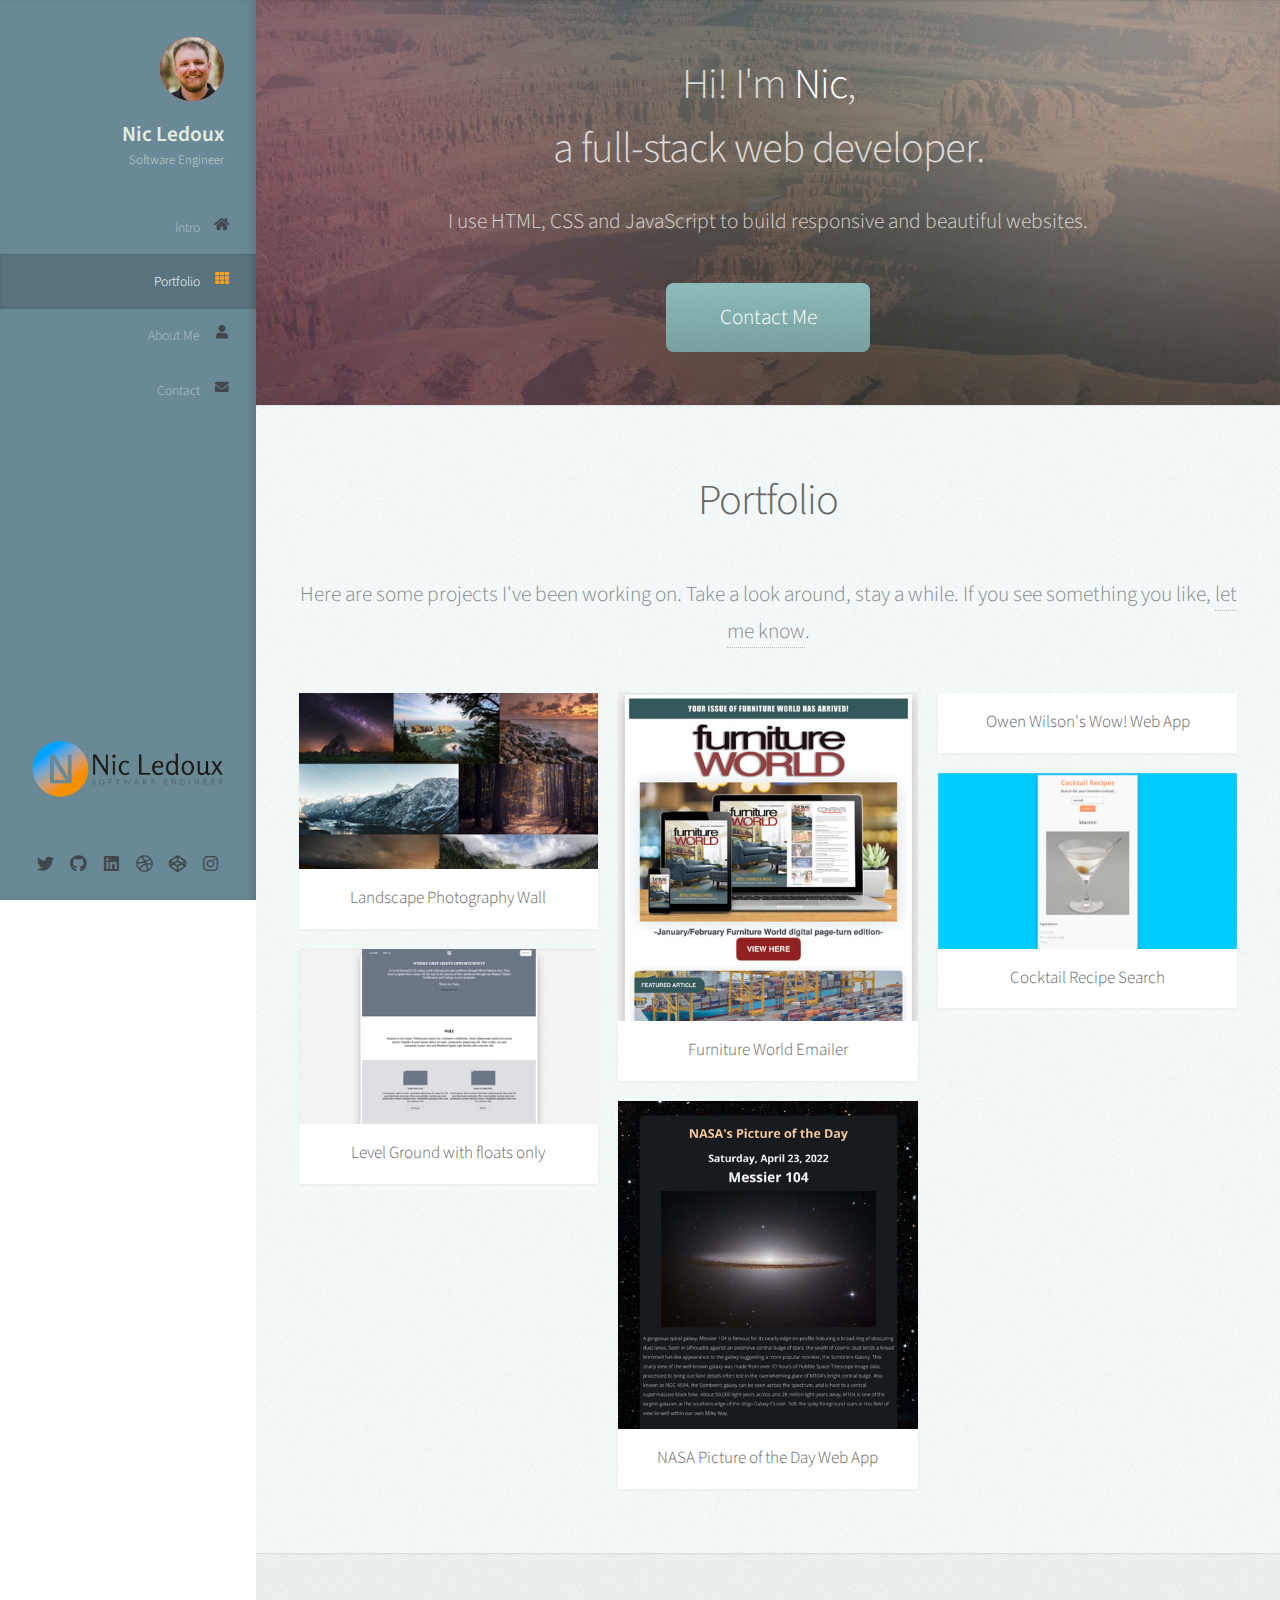
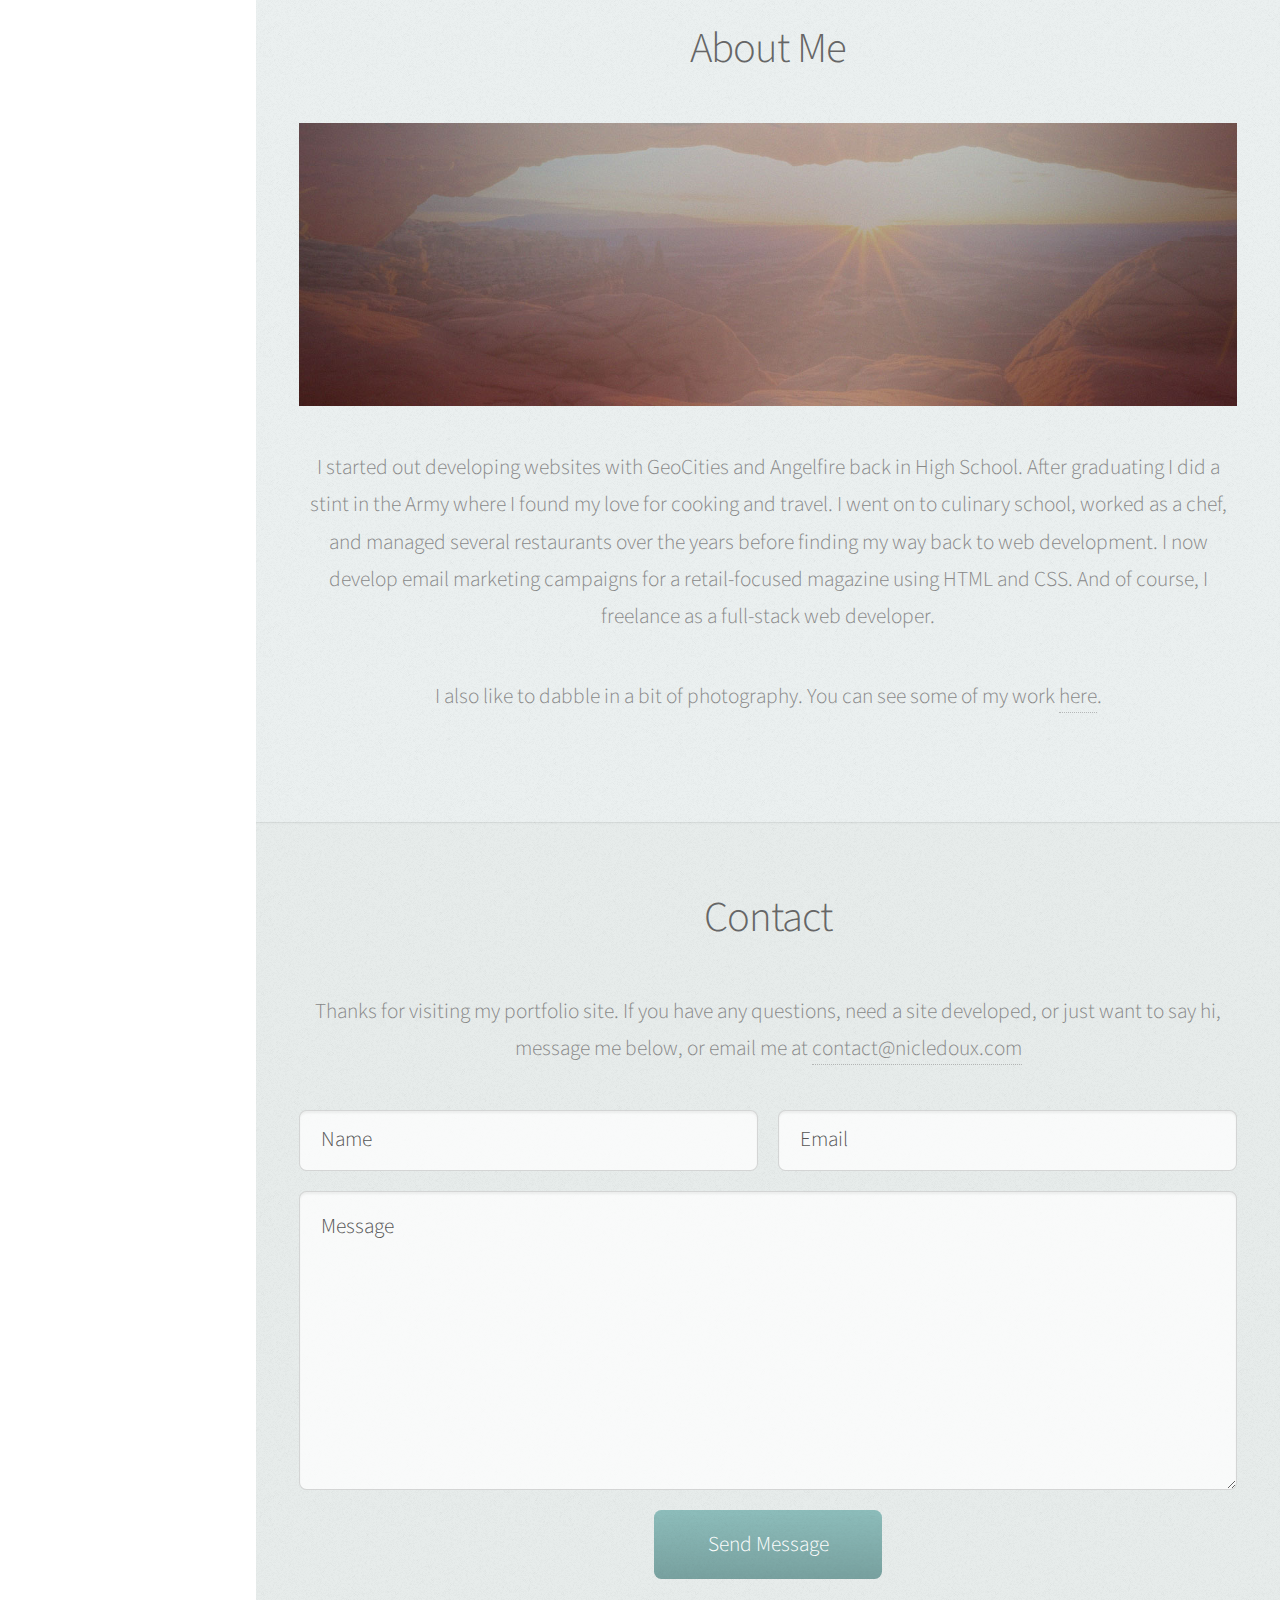
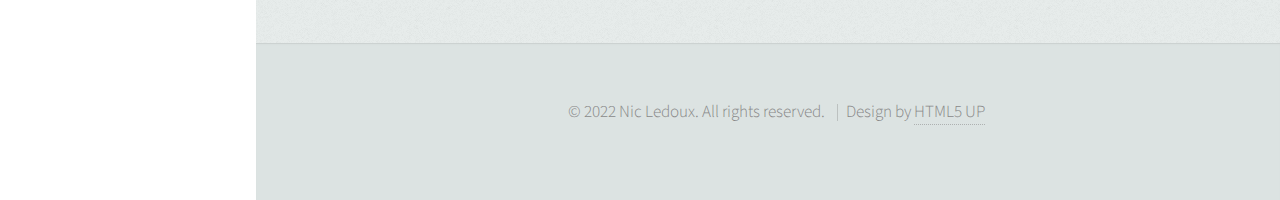
==== commit 0fb0635a: "Updated action page when submitting form" ====
--- a/index.html
+++ b/index.html
@@ -295,7 +295,7 @@
             name="message"
             data-netlify="true"
             netlify-honeypot="bot-field"
-            action="https://NicLedoux.com/"
+            action="https://nicledoux.com"
           >
             <div class="row">
               <div class="col-6 col-12-mobile">
@@ -329,7 +329,7 @@
       <!-- Copyright -->
       <ul class="copyright">
         <li>&copy; 2022 Nic Ledoux. All rights reserved.</li>
-        <li>Design: <a href="http://html5up.net">HTML5 UP</a></li>
+        <li>Design by <a href="http://html5up.net">HTML5 UP</a></li>
       </ul>
     </div>
 
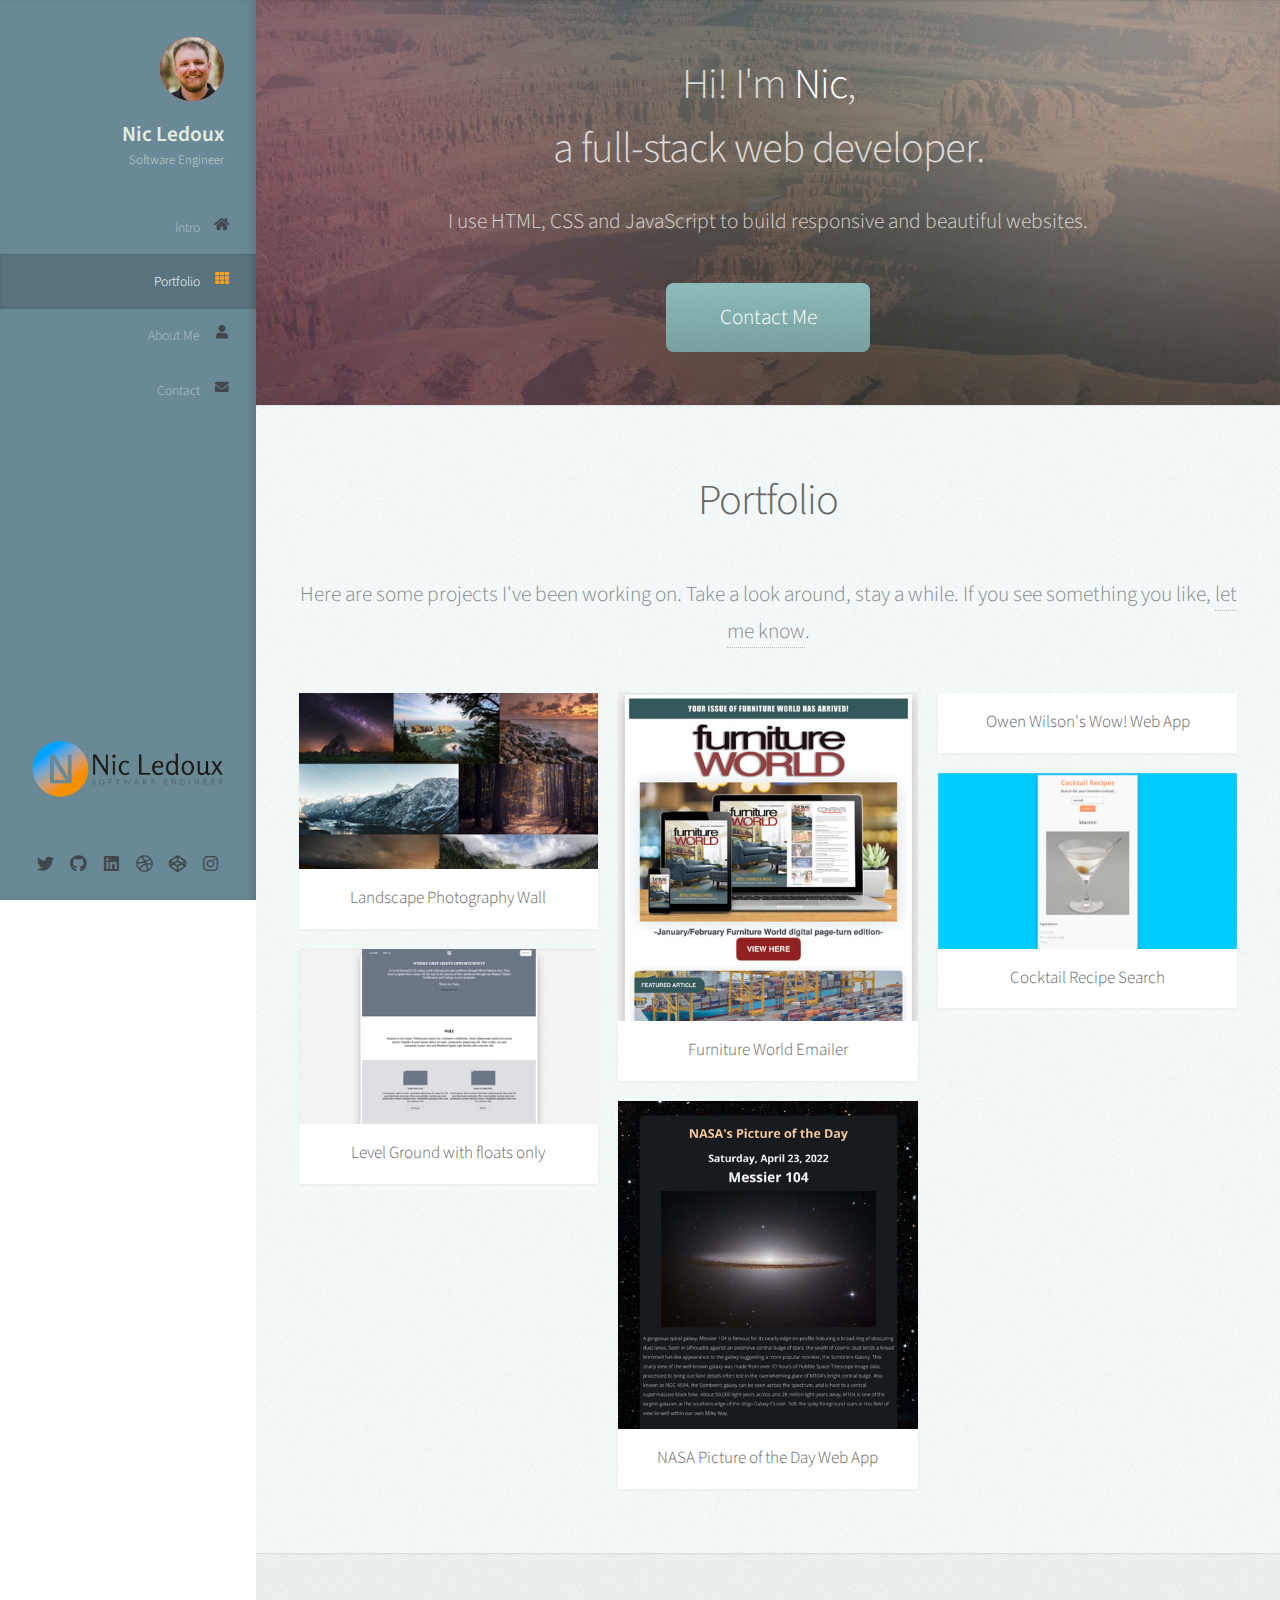
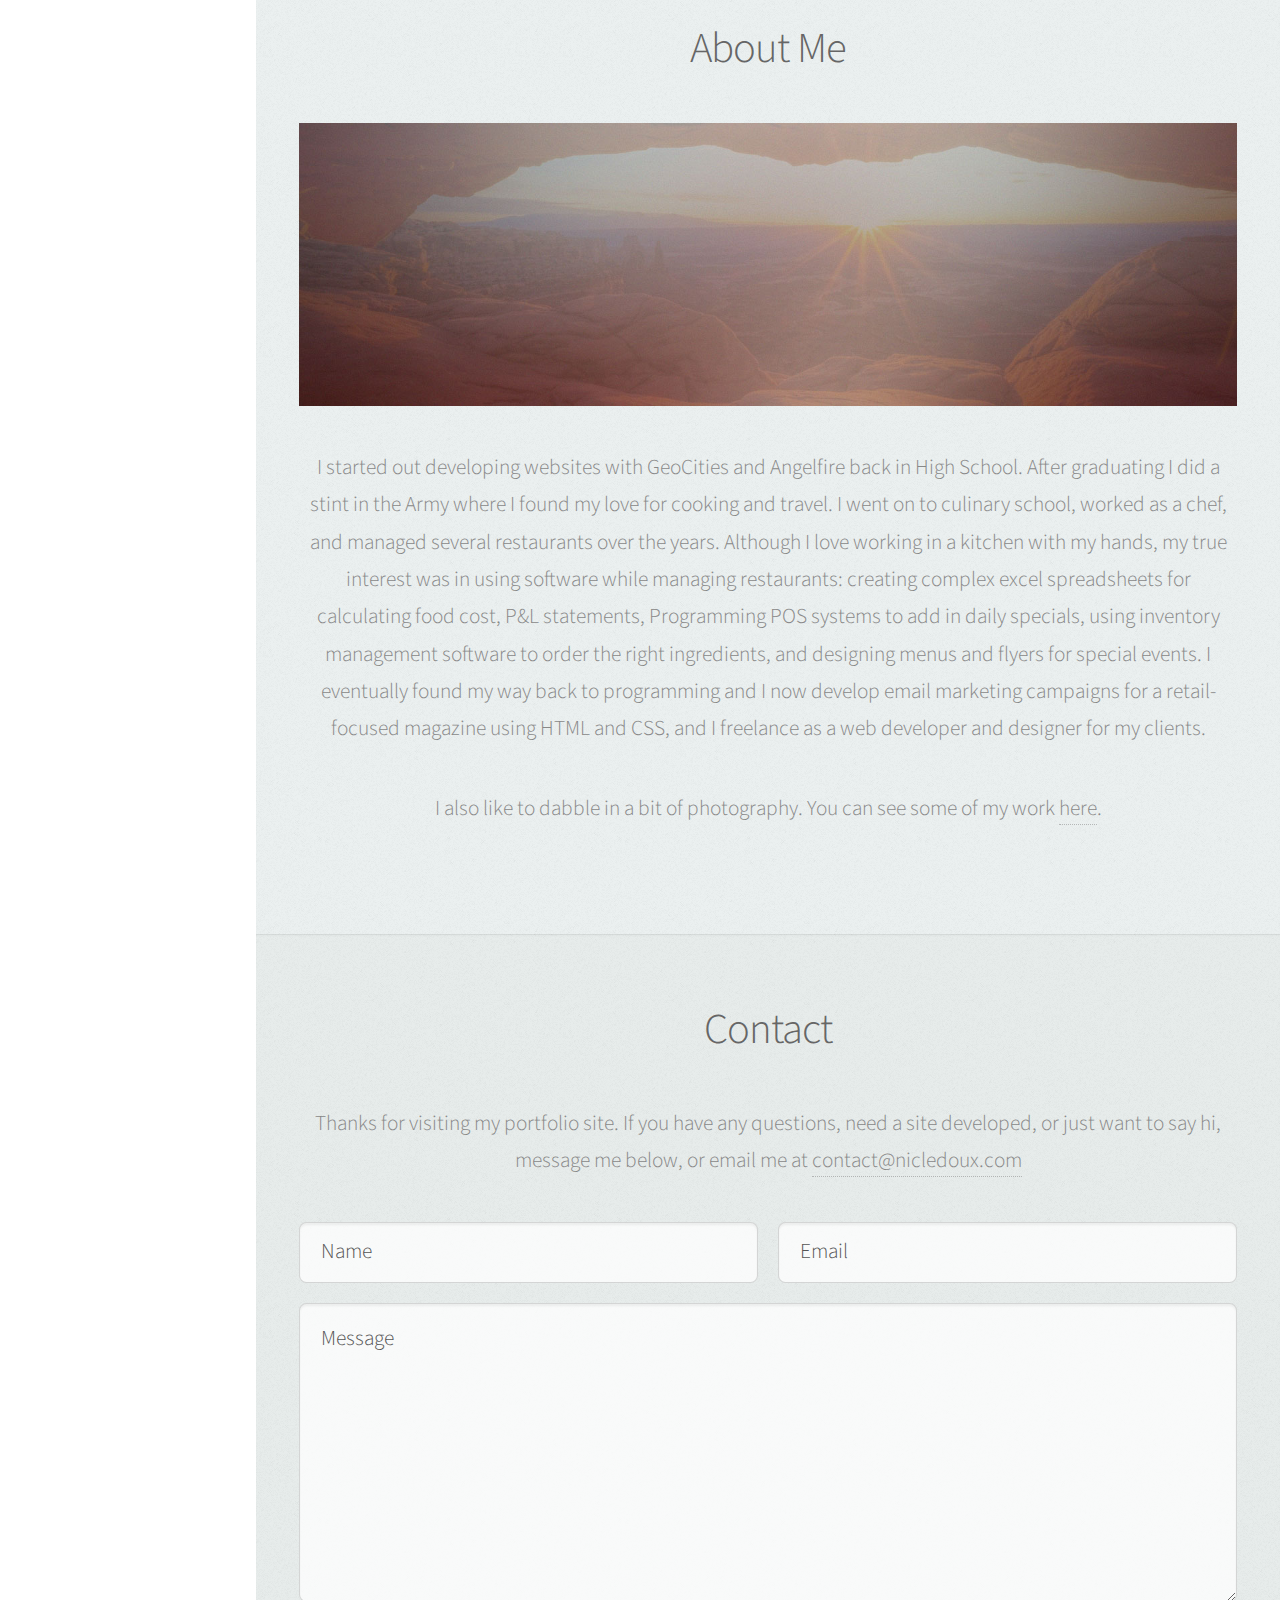
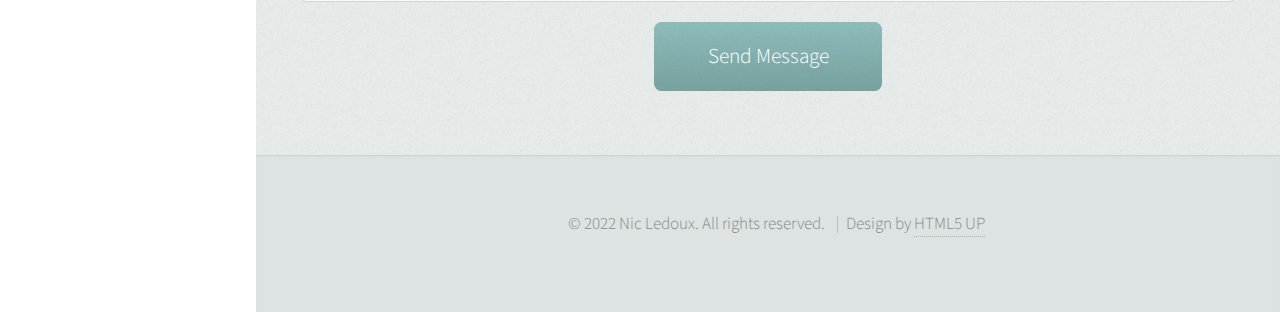
==== commit 7bf335d5: "Updaed about me" ====
--- a/index.html
+++ b/index.html
@@ -113,7 +113,7 @@
           </li>
           <li>
             <a
-              href="https://www.linkedin.com/in/nicholas-ledoux-2352a625/"
+              href="https://www.linkedin.com/in/NicholasLedoux"
               class="icon brands fa-linkedin"
               ><span class="label">Linked In</span></a
             >
@@ -262,10 +262,16 @@
             I started out developing websites with GeoCities and Angelfire back
             in High School. After graduating I did a stint in the Army where I
             found my love for cooking and travel. I went on to culinary school,
-            worked as a chef, and managed several restaurants over the years
-            before finding my way back to web development. I now develop email
-            marketing campaigns for a retail-focused magazine using HTML and
-            CSS. And of course, I freelance as a full-stack web developer.
+            worked as a chef, and managed several restaurants over the years.
+            Although I love working in a kitchen with my hands, my true interest
+            was in using software while managing restaurants: creating complex
+            excel spreadsheets for calculating food cost, P&L statements,
+            Programming POS systems to add in daily specials, using inventory
+            management software to order the right ingredients, and designing
+            menus and flyers for special events. I eventually found my way back
+            to programming and I now develop email marketing campaigns for a
+            retail-focused magazine using HTML and CSS, and I freelance as a web
+            developer and designer for my clients.
           </p>
 
           <p>
@@ -295,7 +301,6 @@
             name="message"
             data-netlify="true"
             netlify-honeypot="bot-field"
-            action="https://nicledoux.com"
           >
             <div class="row">
               <div class="col-6 col-12-mobile">
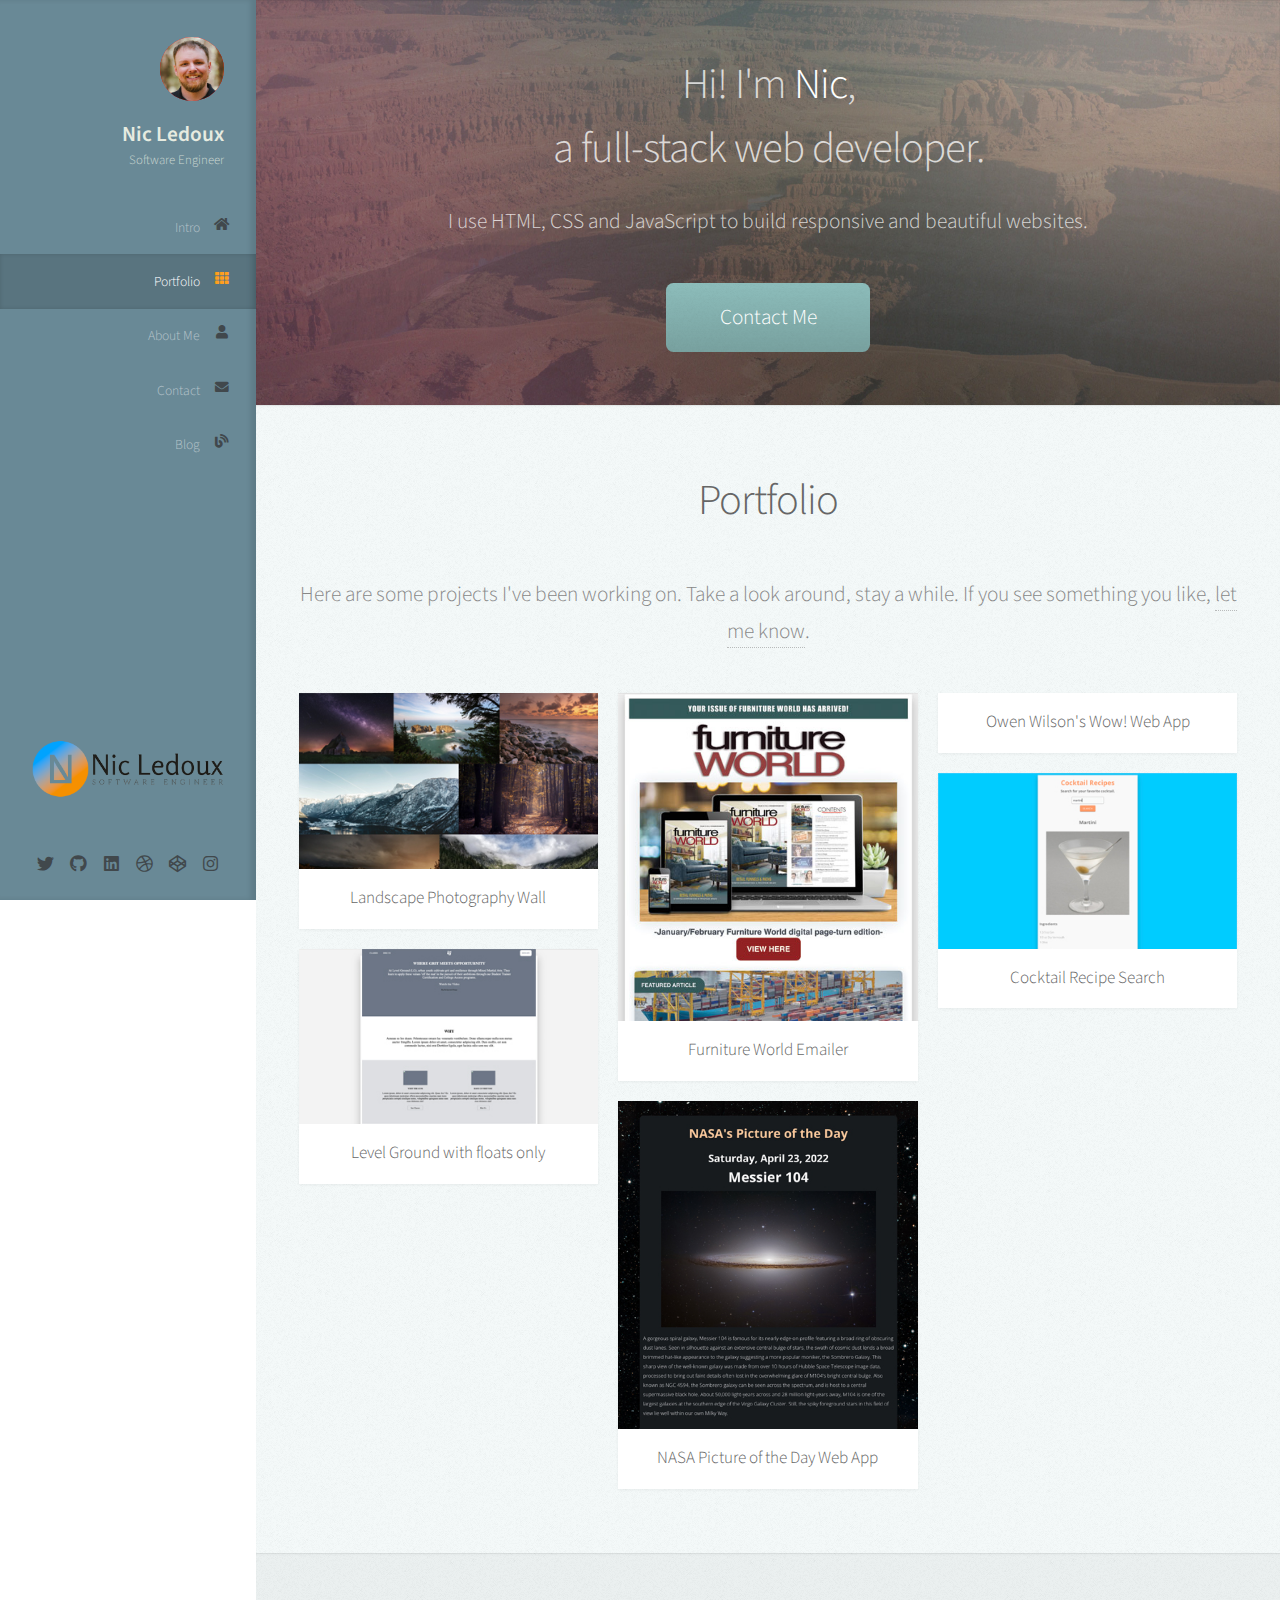
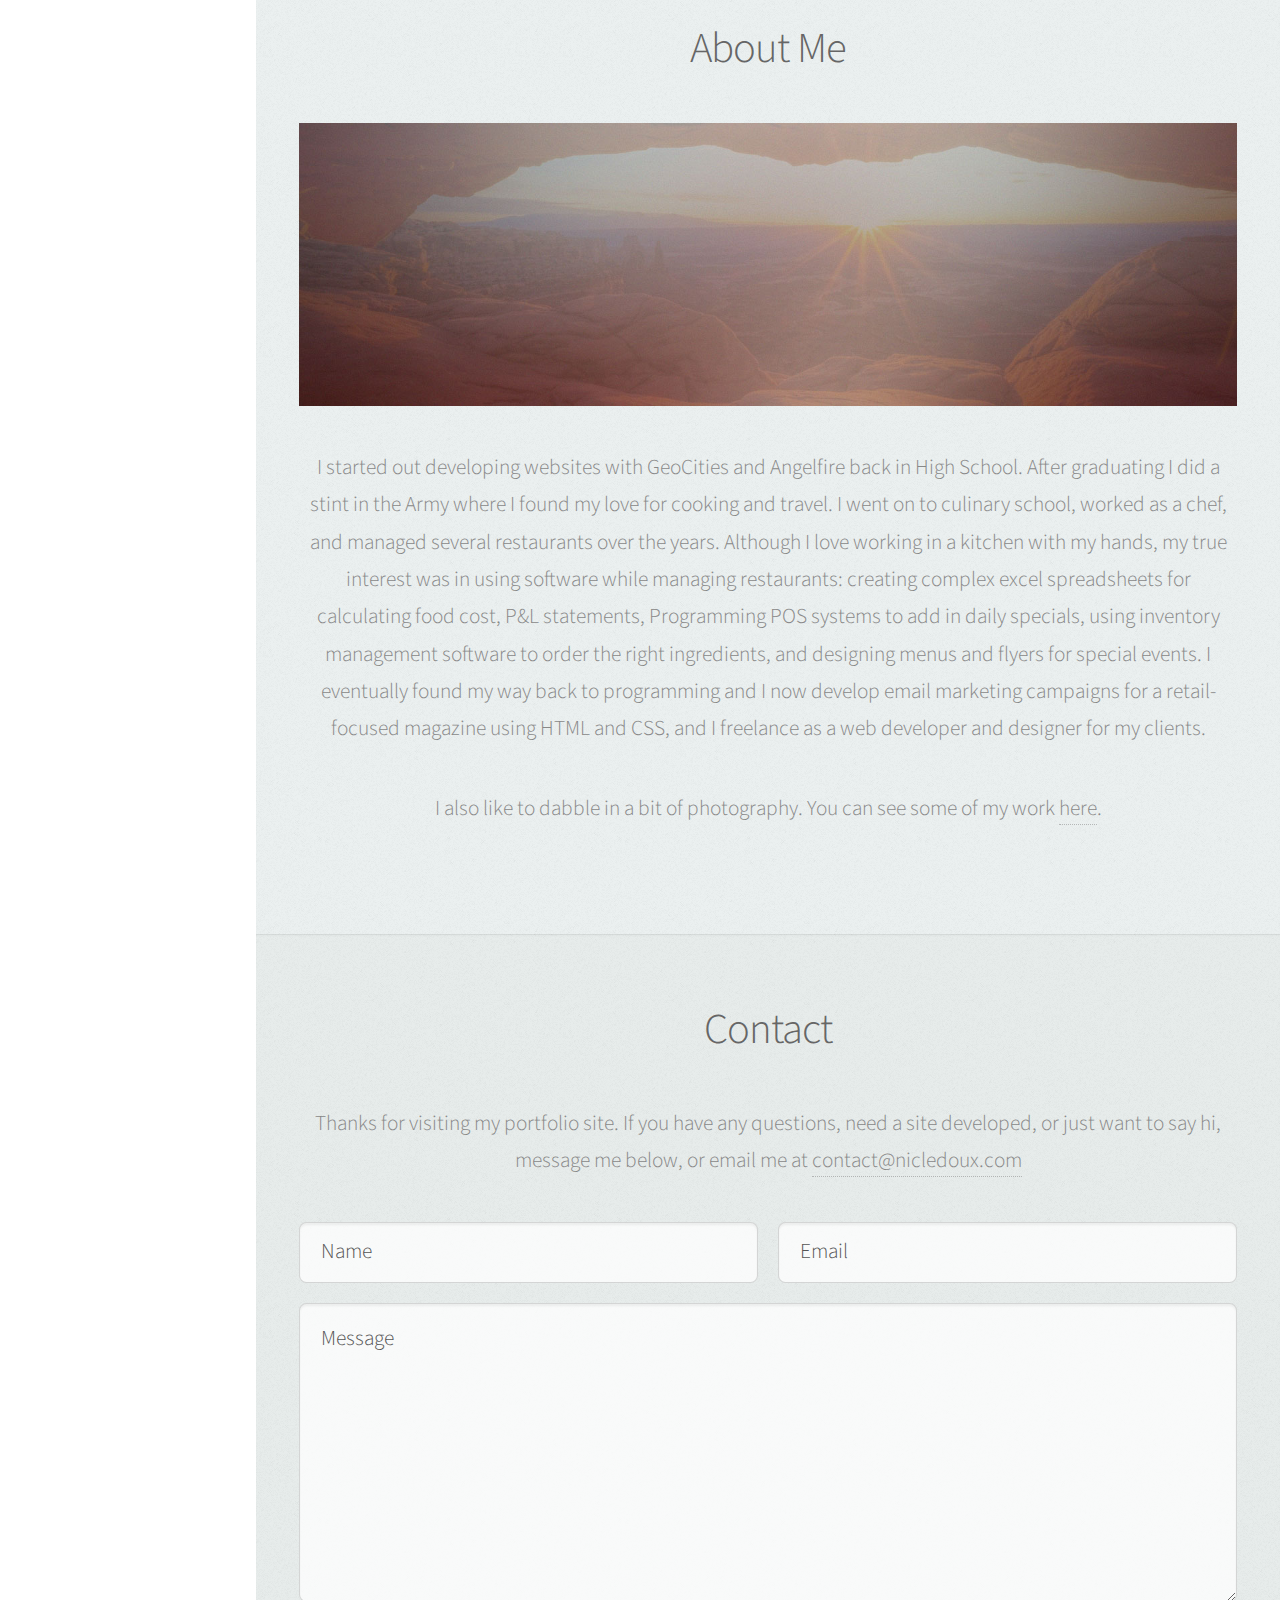
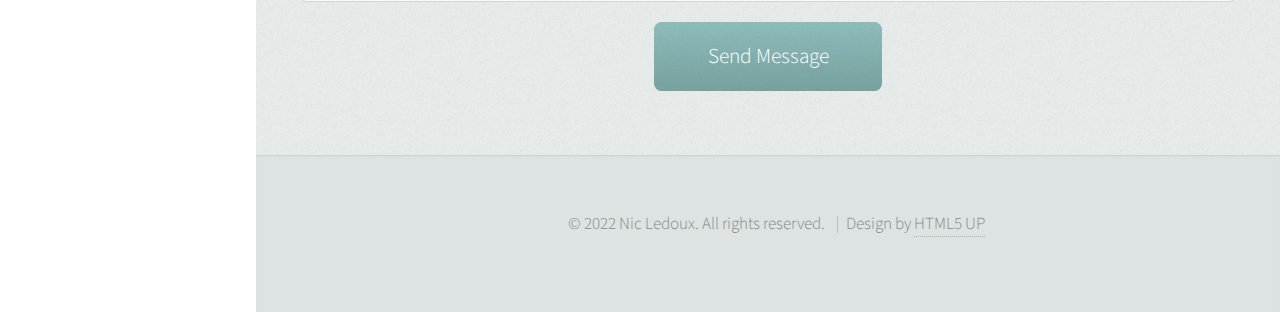
==== commit 1804e9d1: "Added blog link" ====
--- a/index.html
+++ b/index.html
@@ -81,11 +81,11 @@
                 ><span class="icon solid fa-envelope">Contact</span></a
               >
             </li>
-            <!-- <li>
-              <a href="#top" id="contact-link"
+            <li>
+              <a href="https://nicledoux.github.io/" id="contact-link"
                 ><span class="icon solid fa-blog">Blog</span></a
               >
-            </li> -->
+            </li>
           </ul>
         </nav>
       </div>
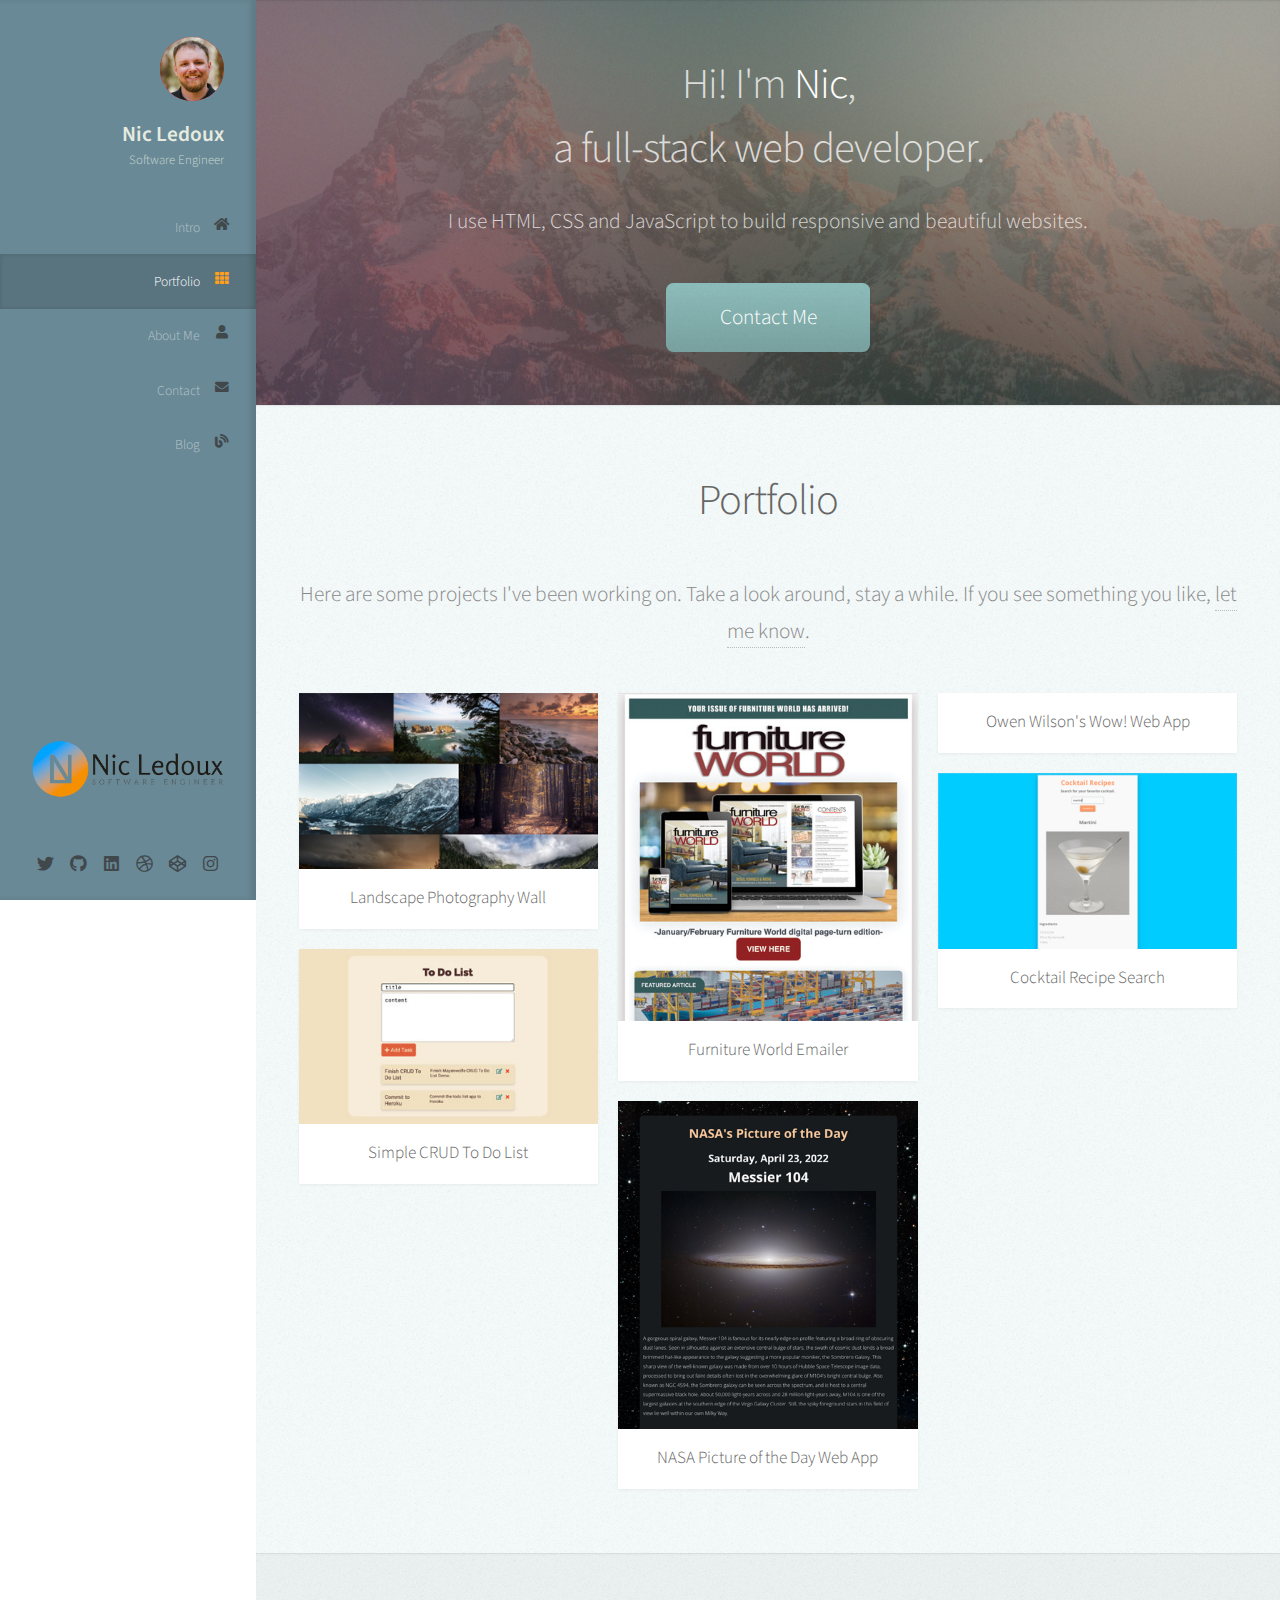
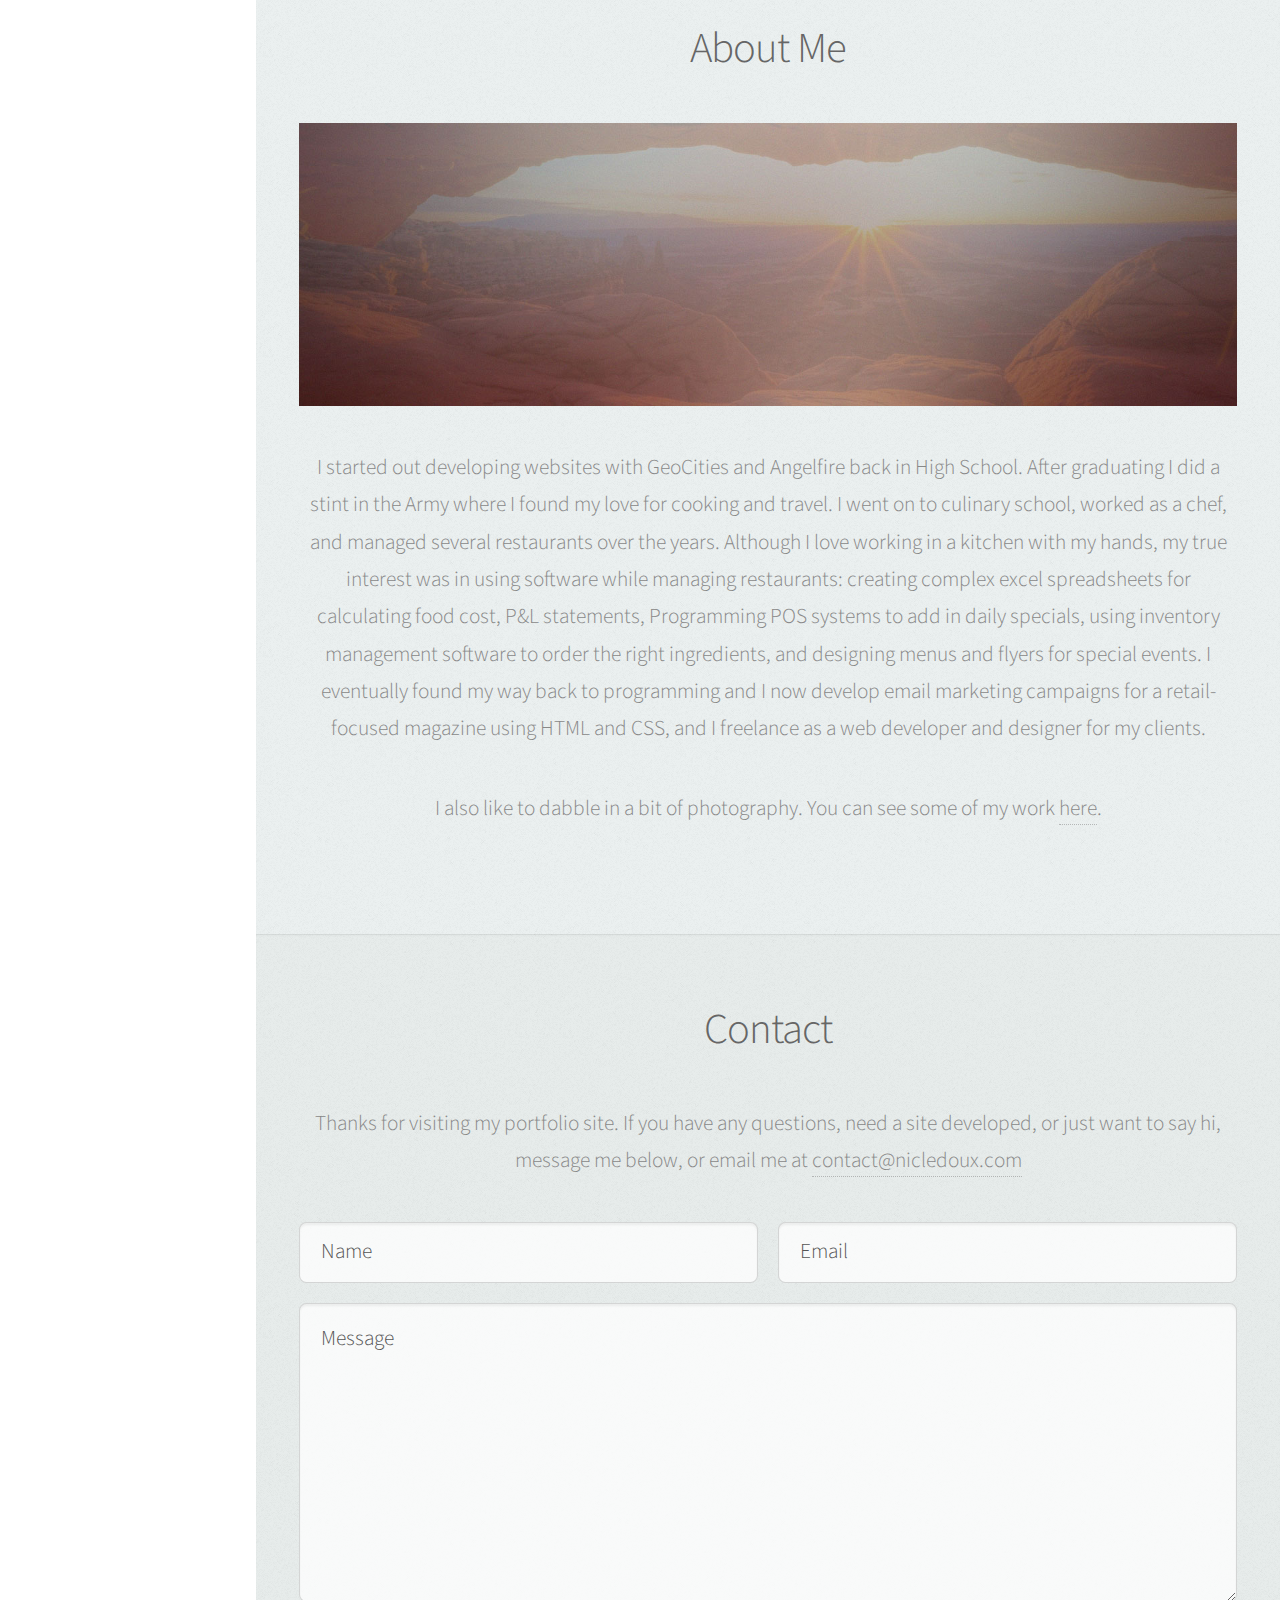
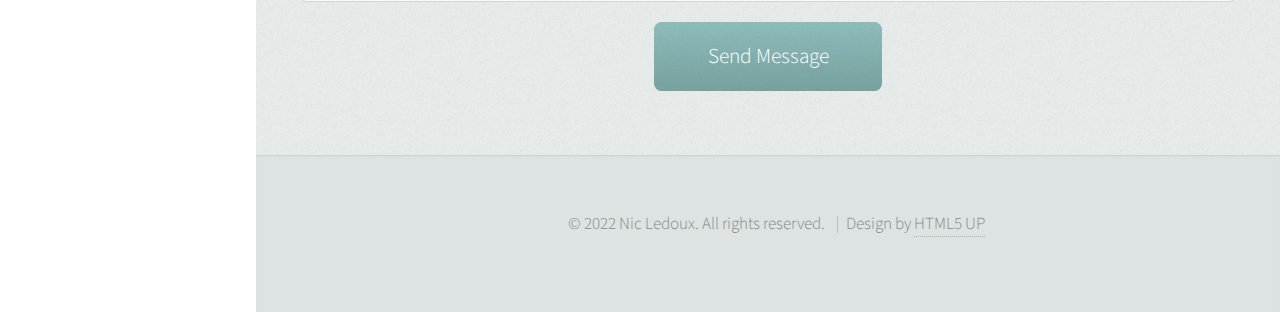
==== commit b353611d: "Added crud to do list to projects" ====
--- a/index.html
+++ b/index.html
@@ -191,12 +191,12 @@
               </article>
               <article class="item">
                 <a
-                  href="assets/portfolio/LevelGround/index.html"
-                  class="image fit"
-                  ><img src="images/thumbs/LevelGround.jpg" alt=""
-                /></a>
-                <header>
-                  <h3>Level Ground with floats only</h3>
+                  href="https://todo-list-crud-100devs.herokuapp.com/"
+                  class="image fit"
+                  ><img src="images/thumbs/todoList.jpg" alt=""
+                /></a>
+                <header>
+                  <h3>Simple CRUD To Do List</h3>
                 </header>
               </article>
             </div>
--- a/assets/css/main.css
+++ b/assets/css/main.css
@@ -2426,7 +2426,7 @@
 
 #main > section.one {
   background-color: #81918e;
-  background-image: url("../../images/bannerRiver.jpg");
+  background-image: url("../../images/bannerMountain.jpg");
 }
 
 #main > section.two {
